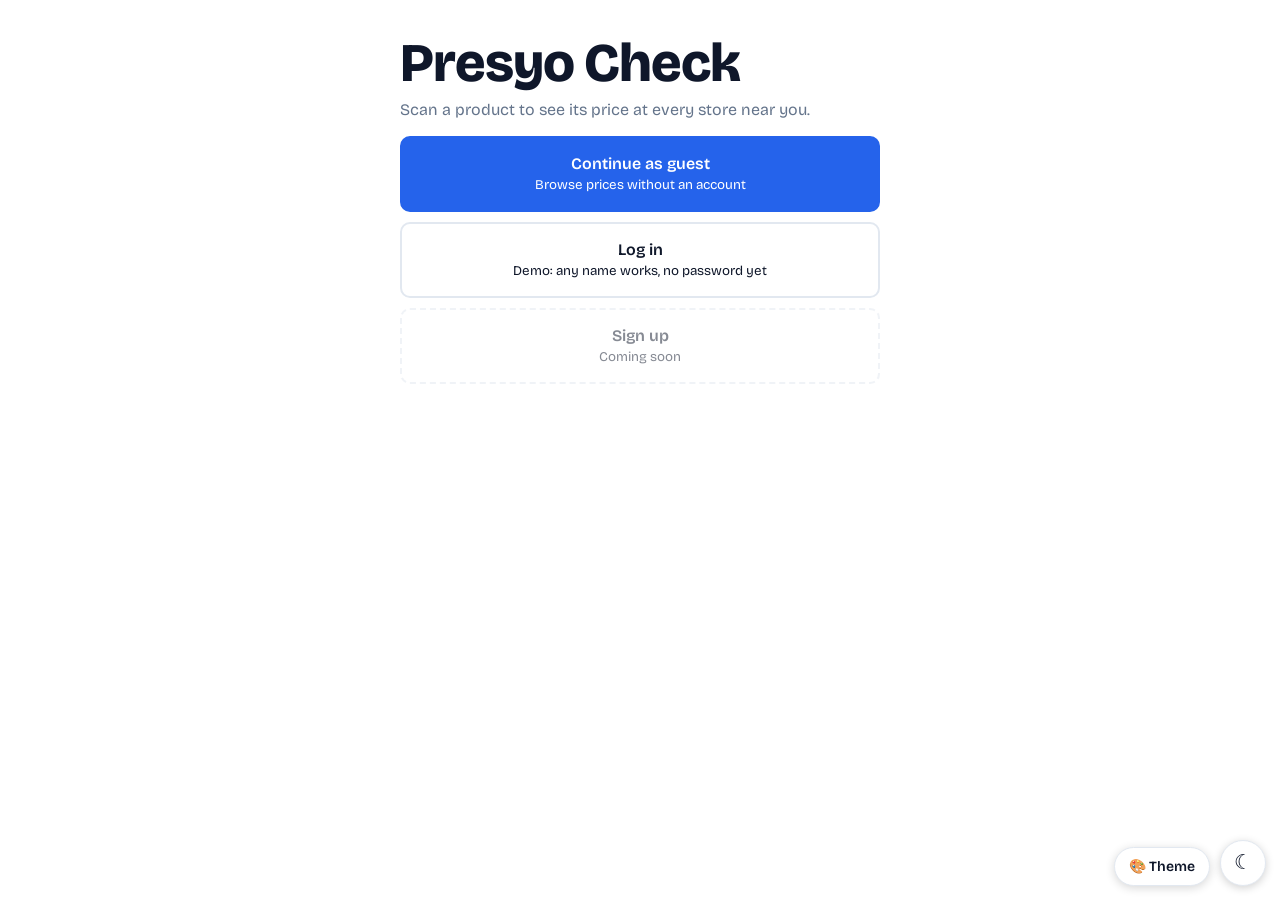
==== index.html @ 94219b42 "Add files via upload Reconfigured the Manufacturer and Store on Menu bar.   Added 1 street or bran" ====
<!DOCTYPE html>
<html lang="en">
<head>
<meta charset="utf-8">
<meta name="viewport" content="width=device-width, initial-scale=1, viewport-fit=cover">
<title>Presyo Check</title>
<link rel="stylesheet" href="https://fonts.googleapis.com/css2?family=Bricolage+Grotesque:wght@400;600;800&display=swap">
<link rel="stylesheet" href="app.css">
</head>
<body>
<div class="wrap" id="app"></div>
<script src="shared.js"></script>
<script>
var app=document.getElementById("app"),view=getUser()?"home":"login",msg="",stream=null,timer=null;
if(location.hash==="#signin")view="signin";
var promoFilter=getPromoFilter();
function stopScan(){if(timer){clearInterval(timer);timer=null}if(stream){stream.getTracks().forEach(function(t){t.stop()});stream=null}}
function go(v){stopScan();view=v;render();window.scrollTo(0,0)}
function find(code){code=code.trim();var p=findP(code);if(p){location.href=urlCompare(p[0])}else{msg="No product with barcode "+esc(code)+" yet. Check the digits or try a name search.";go("home")}}
function render(){
 var h="";
 if(view==="login"){
  h='<h1>Presyo Check</h1><p class="mute">Scan a product to see its price at every store near you.</p>'+
  '<button class="btn main" data-a="guest">Continue as guest<small>Browse prices without an account</small></button>'+
  '<button class="btn" data-a="login">Log in<small>Demo: any name works, no password yet</small></button>'+
  '<button class="btn" disabled>Sign up<small>Coming soon</small></button>';
 }
 if(view==="home"){
  h='<div class="cols"><div class="side"><section class="panel"><div class="top"><span class="chip'+(user.guest?'':' in')+'">'+(user.guest?'Guest':esc(user.name))+'</span><button class="link" data-a="'+(user.guest?'login':'logout')+'">'+(user.guest?'Log in existing user':'Log out')+'</button></div>'+
  '<h2>Find a product</h2><p class="mute">Point your camera or upload a barcode image.</p>'+
  '<div id="scanbox"></div><button class="btn main" data-a="scan">Scan barcode</button>'+
  '<input type="file" id="barcodeUpload" accept="image/*" style="display:none"><button class="btn" data-a="upload-trigger">Upload barcode image</button>'+
  (msg?'<p class="msg" role="status">'+msg+'</p>':'')+
  '<form class="pair" data-a="code"><input class="in" id="code" inputmode="numeric" placeholder="Or type the barcode number" aria-label="Barcode number"><button class="btn" type="submit">Find</button></form>'+
  '<button class="btn'+(promoFilter?' main':'')+'" data-a="toggle-promo">🔥 On Promo'+(promoFilter?' (Active)':'')+'</button>'+
  '<button class="btn" '+(user.guest?'disabled':'data-a="add"')+'>Add a product'+(user.guest?'<small>Log in to add products</small>':'')+'</button></section><section class="panel bp"><h3>Browse products</h3><input class="in" id="name" type="search" placeholder="Search by product name" aria-label="Search by name" value="'+esc(Q)+'">'+filters()+'</section></div><div class="main"><div id="hits">'+hits()+'</div></div></div>';
 }
 if(view==="signin")h='<button class="link" data-a="back">‹ Back</button><h2>Log in</h2><p class="mute">Demo login for now: type any name. Passwords come later.</p><form data-a="signin"><input class="in" id="uname" maxlength="24" placeholder="Your name" aria-label="Your name" required><button class="btn main" type="submit">Log in</button></form>';
 if(view==="add")h='<button class="link" data-a="home">‹ Back</button><h2>Add a product</h2><p class="mute">Fill in what is on the shelf tag and the package.</p><form class="frm" data-a="add">'+bcbox()+fld("pn","Product name (include the variant)")+fld("pb","Brand name","","dl-b")+fld("pm","Parent company / manufacturer","","dl-m")+fld("pc","Product category (separate with commas)","","dl-c")+fld("po","Country of origin","","dl-o","Philippines")+fld("ps","Size / weight (for example 155 g)")+fld("st","Store name","","dl-s")+fld("sl","City / area (for example, Makati)")+fld("sb","Branch, landmark or street (for example, Inside Ayala Malls Circuit, or Pablo Ocampo St.)")+fld("pp","Current price (₱)","number")+
  '<label style="display:flex;align-items:center;gap:8px;margin:12px 0;cursor:pointer"><input type="checkbox" id="hasPromo" style="width:20px;height:20px"><b>Is this item on promo?</b></label>'+
  '<div id="promoFields" style="display:none;border:1px solid var(--line);padding:12px;border-radius:8px;margin-bottom:12px">'+
    promoFields()+
  '</div>'+
  '<label>Your rating<select class="in" id="rt"><option value="">No review yet</option><option value="5">5 stars</option><option value="4">4 stars</option><option value="3">3 stars</option><option value="2">2 stars</option><option value="1">1 star</option></select></label><label>Your review (optional)<textarea class="in" id="rv" rows="3"></textarea></label><p class="msg" id="aerr" role="alert"></p><button class="btn main" type="submit">Check and add product</button></form>'+dls();
 app.className="wrap v-"+view;app.innerHTML=((view==="home"||view==="add")?navbar("home"):"")+h;
}
var F={b:"",m:"",c:"",o:""},Q="";
function bcbox(){return '<div id="scanbox"></div><label>Barcode (optional)<input class="in" id="bc" inputmode="numeric" placeholder="Scan, upload, or type the barcode"></label><div class="btns2"><button class="btn" type="button" data-a="fscan">Scan barcode</button><button class="btn" type="button" data-a="fupl">Upload image</button><button class="btn" type="button" data-a="ffill">Fill in details</button></div><input type="file" id="barcodeUploadModal" accept="image/*" style="display:none"><p class="msg" id="bcmsg" role="status"></p>'}
function fill(c){c=c.trim();var j=P.map(function(p){return p[0]}).indexOf(c),n=document.getElementById("bcmsg");
 if(j<0){n.textContent=c?"No details found for this barcode yet. Fill in the form by hand and the barcode will be saved with the product.":"Type or scan a barcode first.";return}
 var m=M[j],v={pn:m.n,pb:m.b,pm:m.m,pc:m.c,po:m.o,ps:P[j][2]};for(var k in v)document.getElementById(k).value=v[k];
 n.textContent="Details filled in for “"+m.n+"”. Add the store, location and price you saw."}
function onCode(c){if(view==="add"){stopScan();document.getElementById("scanbox").innerHTML="";document.getElementById("bc").value=c;fill(c)}else find(c)}
function fail(t){if(view==="add"){document.getElementById("scanbox").innerHTML='<p class="msg">'+t+'</p>'}else{msg=t;render()}}
var FN={b:["All brands","Brand name"],m:["All manufacturers","Parent company / manufacturer"],c:["All categories","Product category"],o:["All countries","Country of origin"]};
function vals(k){var s=[];M.forEach(function(m){if(!ok(m,k))return;(k==="c"?m.c.split(", "):[m[k]]).forEach(function(v){if(s.indexOf(v)<0)s.push(v)})});return s.sort()}
function fopen(k){var h='<div class="modal sheet" role="dialog" aria-modal="true" aria-label="'+FN[k][1]+'"><div class="dlg"><h2>'+FN[k][1]+'</h2><input class="in" id="fs" type="search" autocomplete="off" placeholder="Search '+FN[k][1].toLowerCase()+'" aria-label="Search '+FN[k][1]+'"><div class="list"><p class="mute" id="fnone" hidden>No match. Try a shorter word.</p><button class="item'+(F[k]?'':' sel')+'" data-a="fpick" data-k="'+k+'" data-v="">'+FN[k][0]+(F[k]?'':' ✓')+'</button>';
 vals(k).forEach(function(v){h+='<button class="item'+(F[k]===v?' sel':'')+'" data-a="fpick" data-k="'+k+'" data-v="'+esc(v)+'">'+esc(v)+(F[k]===v?' ✓':'')+'</button>'});
 app.insertAdjacentHTML("beforeend",h+'</div><button class="btn" data-a="dclose">Close</button></div></div>');var f1=app.querySelector(".modal .item");if(f1)f1.focus()}
document.addEventListener("keydown",function(e){if(e.key==="Escape"){var m=app.querySelector(".modal");if(m)m.remove()}});
var COLS=["#2f6fb0","#c0392b","#2a8f5b","#7a4b2a","#8e44ad","#d35400"],pend=null;
function V(id){var el=document.getElementById(id);return el?el.value.trim().replace(/[<>"]/g,""):""}
function fld(id,l,t,dl,v){return '<label>'+l+'<input class="in" id="'+id+'" type="'+(t||"text")+'"'+(t==="number"?' step="0.01" min="0.01"':'')+(dl?' list="'+dl+'"':'')+' value="'+(v||'')+'"></label>'}
function dls(){function u(f){var s=[];M.forEach(function(m){f(m).forEach(function(v){if(s.indexOf(v)<0)s.push(v)})});return s}
 function dl(id,a){return '<datalist id="'+id+'">'+a.sort().map(function(v){return '<option value="'+v+'">'}).join('')+'</datalist>'}
 return dl("dl-b",u(function(m){return [m.b]}))+dl("dl-m",u(function(m){return [m.m]}))+dl("dl-c",u(function(m){return m.c.split(", ")}))+dl("dl-o",u(function(m){return [m.o]}))+dl("dl-s",STORES.map(function(s){return s.n}).filter(function(v,i,a){return a.indexOf(v)===i}))}
function norm(s){return s.toLowerCase().replace(/[^a-z0-9 ]/g," ").split(/\s+/).filter(function(w,i,a){return w&&a.indexOf(w)===i})}
function sim(a,b){var x=norm(a),y=norm(b),n=x.filter(function(w){return y.indexOf(w)>=0}).length,u=x.length+y.length-n;return u?n/u:0}
function sidx(n,l,b){b=(b||"").toLowerCase();for(var i=0;i<STORES.length;i++)if(STORES[i].n.toLowerCase()===n.toLowerCase()&&STORES[i].l.toLowerCase()===l.toLowerCase()&&(STORES[i].b||"").toLowerCase()===b)return i;return -1}
function where(i){return STORES.map(function(s,k){return P[i][3][k]!=null?s.n+" ("+locName(k)+")":null}).filter(Boolean).join("; ")}
function tryAdd(){
 var d={code:V("bc"),n:V("pn"),b:V("pb"),m:V("pm"),c:V("pc").split(",").map(function(s){return s.trim()}).filter(Boolean).join(", "),o:V("po"),z:V("ps"),s:V("st"),l:V("sl"),br:V("sb"),p:parseFloat(V("pp")),r:+V("rt"),t:V("rv")};
 d.promo=null;
 if(document.getElementById("hasPromo").checked){var rp=readPromo(d.p,user.name),er=document.getElementById("perr");
  if(rp.e){er.textContent=rp.e;return}
  er.textContent="";d.promo=rp.p}


 var miss=[];if(!d.n)miss.push("product name");if(!d.b)miss.push("brand");if(!d.c)miss.push("category");if(!d.s)miss.push("store name");if(!d.l)miss.push("city / area");if(!d.br)miss.push("branch or street");if(!(d.p>0))miss.push("price");
 var ae=document.getElementById("aerr");if(miss.length){ae.textContent="Please fill in: "+miss.join(", ")+".";return}ae.textContent="";pend=d;
 d.j=d.code?P.map(function(p){return p[0]}).indexOf(d.code):-1;if(d.j>=0)return doAdd();
 var si=sidx(d.s,d.l,d.br),out=[];
 P.forEach(function(p,i){var sc=sim(d.b+" "+d.n,M[i].b+" "+M[i].n);if(sc>=0.45){var at=si>=0&&p[3][si]!=null;out.push({i:i,at:at,sc:sc+(at?1:0)})}});
 out.sort(function(a,b){return b.sc-a.sc});
 if(!out.length)return doAdd();
 var h='<div class="modal" role="dialog" aria-modal="true" aria-label="Possible duplicate"><div class="dlg"><h2>This may already exist</h2><p class="mute">Scroll through these similar products before adding “'+d.n+'” at '+d.s+' ('+d.br+', '+d.l+'). Tap one to view it.</p><div class="list">';
 out.forEach(function(o){var m=M[o.i];h+='<button class="item" data-c="'+P[o.i][0]+'"><b>'+m.n+'</b><small>'+P[o.i][2]+' · '+m.b+'</small><br>'+(o.at?'<span class="badge">Already listed at this store</span>':'<small>Sold at: '+where(o.i)+'</small>')+'</button>'});
 app.insertAdjacentHTML("beforeend",h+'</div><div class="btns"><button class="btn" data-a="dclose">Go back</button><button class="btn main" data-a="dadd">It’s different, add it</button></div></div></div>')}
function doAdd(){var d=pend;if(!d)return;
 var si=sidx(d.s,d.l,d.br);if(si<0){STORES.push({n:d.s,l:d.l,b:d.br});si=STORES.length-1;P.forEach(function(p){p[3].push(null);p[4].push(0);p[5].push(null)})}
 if(d.j>=0){var q=P[d.j],mm=M[d.j];q[3][si]=d.p;if(d.promo)q[5][si]=d.promo;if(d.r){q[4][si]=d.r;mm.rv=(mm.rv||RV).slice();mm.rv.unshift([user.name,d.r,d.t||"(no comment)"])}pend=null;saveDB();location.href=urlCompare(q[0]);return}
 var pr=STORES.map(function(){return null}),rt=STORES.map(function(){return 0}),proms=STORES.map(function(){return null});pr[si]=d.p;rt[si]=d.r;proms[si]=d.promo;
 P.push([d.code||"user-"+(P.length+1),d.n,d.z,pr,rt,proms]);
 M.push({n:d.n,b:d.b,m:d.m,c:d.c,o:d.o,t:[d.b,d.m].concat(d.c.split(", "),[d.o]),col:COLS[P.length%COLS.length],rv:d.r?[[user.name,d.r,d.t||"(no comment)"]]:[]});
 pend=null;saveDB();location.href=urlCompare(P[P.length-1][0])}
function hits(){
 var t=Q.toLowerCase(),o="";
 P.forEach(function(p,i){
  var m=M[i];
  if(!ok(m,""))return;
  if(t&&(m.n+' '+m.t.join(' ')).toLowerCase().indexOf(t)<0)return;
  
  var hasActivePromo=false;
  p[5].forEach(function(pr){if(isPromoActive(pr))hasActivePromo=true;});
  if(promoFilter && !hasActivePromo)return;


  o+='<button class="item" data-c="'+p[0]+'"><b>'+m.n+' '+(hasActivePromo?'<span class="badge" style="background:#EF4444;color:#fff">PROMO</span>':'')+'</b><small>Tags: '+m.t.join(', ')+'</small></button>';
 });
 return o||'<p class="mute">No product matches. Try fewer filters or a shorter word.</p>';
}
function ok(m,x){return (x==="b"||!F.b||m.b===F.b)&&(x==="m"||!F.m||m.m===F.m)&&(x==="o"||!F.o||m.o===F.o)&&(x==="c"||!F.c||m.c.split(", ").indexOf(F.c)>=0)}
function opts(k){var s=[];M.forEach(function(m){if(!ok(m,k))return;(k==="c"?m.c.split(", "):[m[k]]).forEach(function(v){if(s.indexOf(v)<0)s.push(v)})});s.sort();return s.map(function(v){return '<option'+(F[k]===v?' selected':'')+'>'+esc(v)+'</option>'}).join('')}
function filters(){return '<div id="fl">'+fl()+'</div>'}
function fl(){return '<div class="flt">'+[["b","All brands","Brand name"],["m","All manufacturers","Parent company / manufacturer"],["c","All categories","Product category"],["o","All countries","Country of origin"]].map(function(f){return '<div class="fw"><span class="fl-l">'+f[2]+'</span><button type="button" class="in fbtn" data-a="fopen" data-k="'+f[0]+'"><span class="ft">'+esc(F[f[0]]||f[1])+'</span><span aria-hidden="true">▾</span></button></div>'}).join('')+'</div><button class="link" data-a="clear">Clear filters</button>'}
async function scan(){
 var box=document.getElementById("scanbox");
 if(!("BarcodeDetector" in window)||!navigator.mediaDevices){fail("Camera scanning isn’t available in this browser. Type the barcode instead.");return}
 try{
  var det=new BarcodeDetector({formats:["ean_13","ean_8","upc_a","upc_e"]});
  stream=await navigator.mediaDevices.getUserMedia({video:{facingMode:"environment"}});
  box.innerHTML='<div class="scan"><video id="vid" playsinline muted></video></div><p class="msg">Hold the barcode inside the frame.</p>';
  var v=document.getElementById("vid");v.srcObject=stream;await v.play();
  timer=setInterval(async function(){try{var r=await det.detect(v);if(r.length)onCode(r[0].rawValue)}catch(e){}},400);
 }catch(e){stopScan();fail("Couldn’t open the camera. Allow camera access, or type the barcode instead.")}
}
async function handleBarcodeImage(file){
 if(!("BarcodeDetector" in window)){
  if(view==="add") document.getElementById("bcmsg").textContent = "BarcodeDetector API is not supported in this browser.";
  else { msg = "BarcodeDetector API is not supported in this browser."; render(); }
  return;
 }
 try {
  var det = new BarcodeDetector({formats:["ean_13","ean_8","upc_a","upc_e"]});
  var imgEl = document.createElement("img");
  var url = URL.createObjectURL(file);
  imgEl.src = url;
  await new Promise((resolve, reject) => { imgEl.onload = resolve; imgEl.onerror = reject; });
  var codes = await det.detect(imgEl);
  URL.revokeObjectURL(url);
  if(codes.length > 0){
   onCode(codes[0].rawValue);
  } else {
   if(view==="add") document.getElementById("bcmsg").textContent = "No barcode detected in the uploaded image.";
   else { msg = "No barcode detected in the uploaded image. Try another photo."; render(); }
  }
 } catch(err){
  if(view==="add") document.getElementById("bcmsg").textContent = "Failed to process the uploaded image.";
  else { msg = "Failed to process the uploaded image."; render(); }
 }
}
app.addEventListener("click",function(e){
 var b=e.target.closest("button");if(e.target.classList.contains("modal")){e.target.remove();return}if(!b||b.disabled)return;
 var a=b.dataset.a;
 if(a==="guest"){user={guest:true};setUser(user);go("home")}
 if(a==="logout"){user={guest:true};setUser(null);msg="";go("login")}
 if(a==="home"){msg="";go("home")}
 if(a==="clear"){F={b:"",m:"",c:"",o:""};render()}
 if(a==="login")go("signin");
 if(a==="back")go("login");
 if(a==="add")go("add");
 if(a==="dadd")doAdd();
 if(a==="fopen")fopen(b.dataset.k);
 if(a==="fpick"){var k=b.dataset.k;F[k]=b.dataset.v;var md2=app.querySelector(".modal");if(md2)md2.remove();document.getElementById("fl").innerHTML=fl();document.getElementById("hits").innerHTML=hits();var fb=document.querySelector('.fbtn[data-k="'+k+'"]');if(fb)fb.focus()}
 if(a==="fscan")scan();
 if(a==="upload-trigger")document.getElementById("barcodeUpload").click();
 if(a==="fupl")document.getElementById("barcodeUploadModal").click();
 if(a==="ffill")fill(V("bc"));
 if(a==="dclose"){var md=app.querySelector(".modal");if(md)md.remove()}
 if(a==="scan")scan();
 if(a==="toggle-promo"){promoFilter=!promoFilter;setPromoFilter(promoFilter);render()}
 if(b.dataset.c)find(b.dataset.c);
});
document.addEventListener("change",function(e){
 if(e.target.id==="barcodeUpload" && e.target.files.length){
  handleBarcodeImage(e.target.files[0]);
  e.target.value = "";
 }
 if(e.target.id==="barcodeUploadModal" && e.target.files.length){
  handleBarcodeImage(e.target.files[0]);
  e.target.value = "";
 }
 if(e.target.id==="hasPromo"){
  var pf=document.getElementById("promoFields");
  if(pf) pf.style.display = e.target.checked ? "block" : "none";
 }
});
app.addEventListener("submit",function(e){e.preventDefault();var a=e.target.dataset.a;
 if(a==="code"){var c=document.getElementById("code").value;if(c.trim())find(c)}
 if(a==="signin"){var n=V("uname");if(n){user={guest:false,name:n};setUser(user);go("home")}}
 if(a==="add")tryAdd()});
app.addEventListener("input",function(e){if(e.target.id==="name"){Q=e.target.value;document.getElementById("hits").innerHTML=hits()}
 if(e.target.id==="fs"){var t=e.target.value.trim().toLowerCase(),n=0;app.querySelectorAll(".modal .list .item").forEach(function(b,i){var show=t?(i>0&&b.textContent.toLowerCase().indexOf(t)>=0):true;b.hidden=!show;if(show&&i>0)n++});document.getElementById("fnone").hidden=!t||n>0}});
app.addEventListener("change",function(e){var k=e.target.dataset.f;if(k){F[k]=e.target.value;document.getElementById("fl").innerHTML=fl();var s=document.querySelector('[data-f="'+k+'"]');if(s)s.focus();document.getElementById("hits").innerHTML=hits()}});


render();</script>
<script src="theme.js"></script>
</body>
</html>
---- app.css ----
:root{--bg:#F1F5F9;--surf:#FFFFFF;--ink:#0F172A;--mute:#64748B;--line:#CBD5E1;--green:#4F46E5;--deep:#3730A3;--hd:#3730A3;--link:#4F46E5;--focus:#4F46E5;--ongreen:#FFFFFF;--star:#F97316;--tag:#F97316;--tagink:#0F172A;box-sizing:border-box;padding-top:env(safe-area-inset-top,0px);padding-bottom:env(safe-area-inset-bottom,0px)}
@media (prefers-color-scheme:dark){:root:not([data-theme="light"]){--bg:#090D16;--surf:#1E293B;--ink:#F8FAFC;--mute:#94A3B8;--line:#334155;--green:#6366F1;--deep:#4F46E5;--hd:#818CF8;--link:#818CF8;--focus:#818CF8;--ongreen:#FFFFFF;--star:#FB923C;--tag:#FB923C;--tagink:#090D16}}
:root[data-theme="dark"]{--bg:#090D16;--surf:#1E293B;--ink:#F8FAFC;--mute:#94A3B8;--line:#334155;--green:#6366F1;--deep:#4F46E5;--hd:#818CF8;--link:#818CF8;--focus:#818CF8;--ongreen:#FFFFFF;--star:#FB923C;--tag:#FB923C;--tagink:#090D16}
*,*::before,*::after{box-sizing:inherit}
html{scroll-padding-top:env(safe-area-inset-top,0px);scroll-behavior:smooth}
body{margin:0;background:var(--bg);color:var(--ink);font:16px/1.5 "Bricolage Grotesque",system-ui,-apple-system,"Segoe UI",sans-serif}
.wrap{max-width:1800px;margin:0 auto;padding:20px 16px 60px}
h1{font-size:clamp(2.2rem,9vw,3.4rem);line-height:1;margin:0 0 8px;font-weight:800;letter-spacing:-.02em}
h2{font-size:1.5rem;margin:6px 0 2px;line-height:1.15}
p{margin:0 0 14px}.mute{color:var(--mute)}
button,input{font:inherit;color:inherit}
button:focus-visible,input:focus-visible{outline:3px solid var(--green);outline-offset:2px}
.btn{display:block;width:100%;padding:14px 16px;border-radius:10px;border:2px solid var(--ink);background:var(--surf);cursor:pointer;font-weight:600;text-align:center;margin-bottom:10px}
.btn.main{background:var(--green);color:var(--ongreen);border-color:var(--green)}
.btn:disabled{opacity:.5;cursor:not-allowed;border-style:dashed}
.btn small{display:block;font-weight:400}
.top{display:flex;justify-content:space-between;align-items:center;margin-bottom:18px}
.chip{background:var(--tag);color:var(--tagink);border-radius:999px;padding:2px 10px;font-size:.85rem;font-weight:600}
.link{background:none;border:0;color:var(--green);cursor:pointer;padding:6px 0;font-weight:600}
.in{width:100%;padding:12px 14px;border:2px solid var(--ink);border-radius:10px;background:var(--surf);margin-bottom:10px}
.pair{display:flex;gap:8px}.pair .in{margin:0}.pair .btn{width:auto;margin:0}
.item{display:block;width:100%;text-align:left;background:var(--surf);border:1px solid var(--line);border-radius:10px;padding:12px;margin-bottom:8px;cursor:pointer}
.item b{display:block}.item small{color:var(--mute)}
.store{display:grid;grid-template-columns:1fr auto;gap:2px 12px;align-items:center}
.price{font-size:1.25rem;font-weight:800;text-align:right}
.price.min{background:var(--tag);color:var(--tagink);border-radius:6px;padding:0 8px}
.stars{color:var(--mute);font-size:.9rem}
.lock{border:2px dashed var(--line);border-radius:10px;padding:14px;margin-top:12px}
.lock b{display:block}
.scan{position:relative;background:#000;border-radius:10px;overflow:hidden;margin-bottom:10px}
.scan video{width:100%;display:block;max-height:260px;object-fit:cover}
.msg{font-size:.9rem;color:var(--mute);margin:0 0 10px}
hr{border:0;border-top:1px solid var(--line);margin:18px 0}
.pimg{background:var(--surf);border:1px solid var(--line);border-radius:10px;display:flex;justify-content:center;padding:14px;margin:12px 0}
.pimg svg{width:140px;height:auto}
h3{font-size:1.1rem;margin:16px 0 6px}h3.pn{font-size:1.4rem;margin:0 0 8px}
.det{display:grid;grid-template-columns:auto 1fr;gap:4px 14px;margin:0 0 14px}.det dt{color:var(--mute)}.det dd{margin:0;font-weight:600}
.rv{position:relative}
.rvs{max-height:230px;overflow-y:auto;border:1px solid var(--line);border-radius:10px;background:var(--surf);padding:4px 12px}
.rvs.blur .r{filter:blur(5px);user-select:none}
.r{padding:10px 0;border-bottom:1px solid var(--line)}
.ov{position:absolute;inset:0;display:flex;align-items:center;justify-content:center;pointer-events:none;text-align:center;padding:12px;font-weight:800}
.ov span{background:var(--surf);border:2px solid var(--ink);border-radius:8px;padding:6px 12px}
.flt{display:grid;grid-template-columns:repeat(auto-fit,minmax(150px,1fr));gap:8px;margin-bottom:12px}
.flt label{font-size:.85rem;color:var(--mute)}.flt .in{margin:4px 0 0;padding:10px}
.modal{position:fixed;inset:0;background:rgba(0,0,0,.55);display:flex;align-items:center;justify-content:center;padding:16px;z-index:5}
.dlg{background:var(--surf);border:2px solid var(--ink);border-radius:12px;max-width:480px;width:100%;padding:16px}
.dlg .list{max-height:240px;overflow-y:auto;margin:10px 0;border:1px solid var(--line);border-radius:8px;padding:8px 10px}
.dlg .btns{display:flex;gap:8px}.dlg .btns .btn{margin:0}
.btns2{display:flex;gap:8px;margin-bottom:6px}.btns2 .btn{margin:0}
.badge{display:inline-block;background:var(--tag);color:var(--tagink);border-radius:6px;padding:0 6px;font-size:.8rem;font-weight:600}
.frm label{display:block;font-size:.85rem;color:var(--mute);margin-bottom:8px}.frm .in{margin:4px 0 0}
.v-login,.v-signin,.v-add{max-width:560px}
.cols,.cols2{display:block}
.grid,#hits{display:grid;grid-template-columns:repeat(auto-fill,minmax(250px,1fr));gap:8px}
.grid .item,#hits .item{margin:0}
.btn{min-height:48px}.link{padding:10px 0}.in{font-size:16px}
@media (hover:hover){.item:hover{border-color:var(--green)}.btn:not(:disabled):hover{border-color:var(--green)}}
@media (min-width:900px){.wrap{padding:32px 28px 80px}.cols{display:grid;grid-template-columns:340px 1fr;gap:36px;align-items:start}}
@media (min-width:800px){.cols2{display:grid;grid-template-columns:minmax(280px,380px) 1fr;gap:32px;align-items:start}.rvs{max-height:420px}.pimg svg{width:180px}}
@media (max-width:420px){.dlg .btns{flex-direction:column}.wrap{padding:16px 14px 48px}.pair{flex-wrap:wrap}.pair .in{flex:1 1 100%}.pair .btn{width:100%}}
h1{color:var(--hd)}.stars{color:var(--star)}
.link{color:var(--link)}
button:focus-visible,input:focus-visible,select:focus-visible,textarea:focus-visible{outline:3px solid var(--focus);outline-offset:2px}
.chip{background:var(--line);color:var(--ink)}
.in{border-color:var(--mute)}.btn{border-color:var(--line)}
.dlg,.ov span{border:1px solid var(--line)}
.btn.main:hover:not(:disabled),.btn.main:active:not(:disabled){background:var(--deep);border-color:var(--deep)}
.chip.in{background:var(--green);color:var(--ongreen)}
.tg{position:fixed;right:14px;bottom:calc(14px + env(safe-area-inset-bottom,0px));width:46px;height:46px;border-radius:50%;border:1px solid var(--line);background:var(--surf);color:var(--ink);font-size:1.3rem;line-height:1;cursor:pointer;z-index:4;box-shadow:0 2px 8px rgba(0,0,0,.18)}


/* Mobile Back to Top button styling */
.back-to-top{position:fixed;right:16px;bottom:calc(70px + env(safe-area-inset-bottom,0px));display:none;align-items:center;background:var(--surf);color:var(--ink);border:1px solid var(--line);border-radius:999px;padding:6px 14px 6px 6px;box-shadow:0 4px 12px rgba(0,0,0,0.15);cursor:pointer;z-index:1000;font-weight:600;font-size:0.85rem;gap:8px;transition:opacity 0.2s ease}
.back-to-top .circle-icon{width:32px;height:32px;border-radius:50%;background:var(--green);color:var(--ongreen);display:flex;align-items:center;justify-content:center;font-size:1rem}
@media(max-width:899px){.back-to-top.visible{display:flex}}


/* Palette preview controls and theme tokens */
.palette-toggle{position:fixed;right:14px;bottom:calc(126px + env(safe-area-inset-bottom,0px));z-index:6;border:1px solid var(--line);background:var(--surf);color:var(--ink);border-radius:999px;padding:10px 14px;font:600 14px "Bricolage Grotesque",system-ui,sans-serif;box-shadow:0 2px 10px rgba(0,0,0,.16);cursor:pointer}
.palette-panel{position:fixed;right:14px;bottom:calc(180px + env(safe-area-inset-bottom,0px));z-index:7;width:min(300px,calc(100vw - 28px));padding:14px;background:var(--surf);color:var(--ink);border:1px solid var(--line);border-radius:14px;box-shadow:0 12px 36px rgba(0,0,0,.22);display:none}
.palette-panel.open{display:block}
.palette-panel h3{margin:0 0 4px;font-size:1rem}
.palette-panel p{font-size:.82rem;color:var(--mute);margin:0 0 12px}
.palette-choice{width:100%;display:flex;align-items:center;gap:10px;text-align:left;background:transparent;color:var(--ink);border:1px solid var(--line);border-radius:10px;padding:10px;margin:7px 0;cursor:pointer}
.palette-choice[aria-pressed="true"]{border:2px solid var(--green);padding:9px}
.palette-dots{display:flex;gap:4px;flex:none}
.palette-dots i{width:17px;height:17px;border-radius:50%;display:block}
.palette-choice strong{display:block;font-size:.9rem}
.palette-choice small{display:block;color:var(--mute);font-size:.75rem}
.palette-mode{display:flex;gap:6px;margin-top:10px}
.palette-mode button{flex:1;border:1px solid var(--line);border-radius:8px;padding:8px;background:var(--bg);color:var(--ink);cursor:pointer}
.palette-mode button.active{background:var(--green);border-color:var(--green);color:var(--ongreen)}
@media(max-width:420px){.palette-toggle{right:12px}.palette-panel{right:12px}}


.top{gap:12px}.top .chip{display:block;flex:0 1 auto;min-width:0;max-width:calc(100% - 96px);overflow:hidden;text-overflow:ellipsis;white-space:nowrap}.top .link{flex:none;white-space:nowrap;width:auto}
.panel{background:var(--surf);border:1px solid var(--line);border-radius:14px;padding:16px;margin-bottom:12px}
.panel h2{margin-top:0}.panel h3{margin:0 0 10px}.panel .top{margin-bottom:12px}.panel .flt{grid-template-columns:1fr}
.fw{margin-bottom:8px}.fl-l{display:block;font-size:.85rem;color:var(--mute)}
.fbtn{display:flex;justify-content:space-between;align-items:center;gap:8px;text-align:left;cursor:pointer;margin:4px 0 0;min-height:44px}
.ft{overflow:hidden;text-overflow:ellipsis;white-space:nowrap}
.item.sel{border-color:var(--green);box-shadow:0 0 0 1px var(--green)}
.modal{z-index:20}.dlg{padding-bottom:calc(16px + env(safe-area-inset-bottom,0px))}.dlg .list{max-height:min(50vh,360px)}.dlg .list .item{margin-bottom:8px}
@media (max-width:600px){.modal.sheet{align-items:flex-end;padding:0}.sheet .dlg{max-width:none;border-radius:16px 16px 0 0}}
@media (min-width:900px){.side{position:sticky;top:16px}.bp{max-height:max(260px,calc(100vh - 460px));overflow-y:auto}.main{min-width:0}}
.item[hidden]{display:none}
@media (min-width:1200px){.wrap{padding:36px 40px 90px}.cols{grid-template-columns:380px 1fr;gap:40px}.cols2{grid-template-columns:minmax(320px,460px) 1fr;gap:40px}.grid,#hits{grid-template-columns:repeat(auto-fill,minmax(280px,1fr));gap:12px}}
@media (min-width:900px){
.wrap.v-home{height:100vh;height:100dvh;display:flex;flex-direction:column;padding-bottom:76px;overflow:hidden}
.v-home .cols{flex:1;min-height:0;align-items:stretch;grid-template-rows:minmax(0,1fr)}
.v-home .side{position:static;display:flex;flex-direction:column;min-height:0;overflow-y:auto}
.v-home .panel{flex:none}
.v-home .bp{flex:1 1 auto;min-height:220px;max-height:none;overflow-y:auto}
.v-home .main{min-height:0;overflow-y:auto;background:var(--surf);border:1px solid var(--line);border-radius:14px;padding:16px}
.palette-toggle{right:70px;bottom:calc(14px + env(safe-area-inset-bottom,0px))}
.palette-panel{bottom:calc(66px + env(safe-area-inset-bottom,0px))}
}
*{scrollbar-width:thin;scrollbar-color:var(--line) transparent}
*::-webkit-scrollbar{width:12px;height:12px}
*::-webkit-scrollbar-track{background:transparent}
*::-webkit-scrollbar-thumb{background:var(--line);border-radius:999px;border:3px solid transparent;background-clip:content-box}
*::-webkit-scrollbar-thumb:hover{background:var(--mute);background-clip:content-box}
@media (min-width:900px){
html:has(.v-home),body:has(.v-home){overflow:hidden}
.v-home .side{overflow:hidden}
.v-home .panel{flex:0 1 auto;min-height:0;overflow-y:auto}
.v-home .bp{flex:1 1 0;min-height:140px;margin-bottom:0}
}
@media (min-width:900px){
.v-home .panel:first-child{padding:12px 14px}
.v-home .panel:first-child>p.mute{display:none}
.v-home .panel:first-child h2{font-size:1.05rem;margin:0 0 8px}
.v-home .panel:first-child .btn{min-height:40px;padding:8px 12px;margin-bottom:8px}
.v-home .panel:first-child .in{padding:8px 12px}
.v-home .panel:first-child .top{margin-bottom:8px}
.v-home .panel:first-child .link{padding:4px 0}
}
@media (min-width:900px){
.v-home .panel:first-child{display:grid;grid-template-columns:1fr 1fr;gap:8px;padding:10px 12px}
.v-home .panel:first-child>*{grid-column:1/-1}
.v-home .panel:first-child>h2{display:none}
.v-home .panel:first-child>.top{order:1;margin:0}
.v-home .panel:first-child>#scanbox{order:2}
.v-home .panel:first-child>.btn{margin:0;font-size:.9rem}
.v-home .panel:first-child>.btn[data-a="scan"]{order:3;grid-column:auto}
.v-home .panel:first-child>.btn:last-child{order:4;grid-column:auto}
.v-home .panel:first-child>.pair{order:5;margin:0}
.v-home .panel:first-child>.msg{order:6;margin:0}
}
@media (min-width:900px){
.v-home .side{overflow-y:auto}
.v-home .panel:first-child{flex:none;overflow:visible}
.v-home .bp{flex:1 1 0;min-height:160px}
.v-home .panel:first-child>.btn{min-width:0;padding:8px 6px;line-height:1.25;white-space:normal;overflow:visible}
.v-home .bp h3{font-size:1rem;margin:0 0 8px}
.v-home .bp .in{padding:8px 10px;font-size:.9rem;margin-bottom:8px}
.v-home .bp .fl-l{font-size:.75rem}
.v-home .bp .fbtn{min-height:36px;margin:2px 0 0;font-size:.9rem}
.v-home .bp .fw{margin-bottom:6px}
.v-home .bp .link{font-size:.85rem;padding:4px 0}
}
@media (min-width:900px){
.v-home .bp .fbtn{min-height:30px;padding:3px 10px;border:1px solid var(--line);border-radius:8px;font-size:.85rem;background:var(--bg)}
.v-home .bp .fbtn:hover{border-color:var(--green)}
.v-home .bp .fl-l{line-height:1.2;margin-top:2px}
.v-home .bp .fw{margin-bottom:4px}
}
/* multi-page additions */
a.link{display:inline-block;text-decoration:none}a.item{text-decoration:none;color:inherit}a.btn{text-decoration:none;color:inherit}
.promo-box{background:var(--tag);color:var(--tagink);padding:10px 12px;border-radius:8px;margin-top:12px}
.frm .in{margin-bottom:8px}
.old{color:var(--mute);font-weight:400;font-size:.8em;margin-right:2px}.price.min .old{color:inherit;opacity:.7}
[hidden]{display:none!important}
fieldset.pm{border:1px solid var(--line);border-radius:8px;padding:8px 12px;margin:0 0 8px}.pm legend{font-size:.85rem;color:var(--mute);padding:0 4px}
.rd{display:inline-flex!important;align-items:center;gap:6px;margin-right:14px;color:var(--ink)!important;font-size:.95rem!important}.rd input{width:18px;height:18px;accent-color:var(--green);margin:0}
.nav{display:flex;gap:6px;align-items:center;flex-wrap:wrap;margin-bottom:14px;padding:6px 8px;background:var(--surf);border:1px solid var(--line);border-radius:12px;flex:none}
.nav a{padding:8px 12px;border-radius:8px;text-decoration:none;color:var(--ink);font-weight:600}.nav a:hover{background:var(--bg)}
.nav a[aria-current]{background:var(--green);color:var(--ongreen)}.nav .brand{margin-right:auto;color:var(--hd);font-weight:800;padding:0 8px}
a.tl{color:var(--link);text-decoration:underline;text-underline-offset:3px}
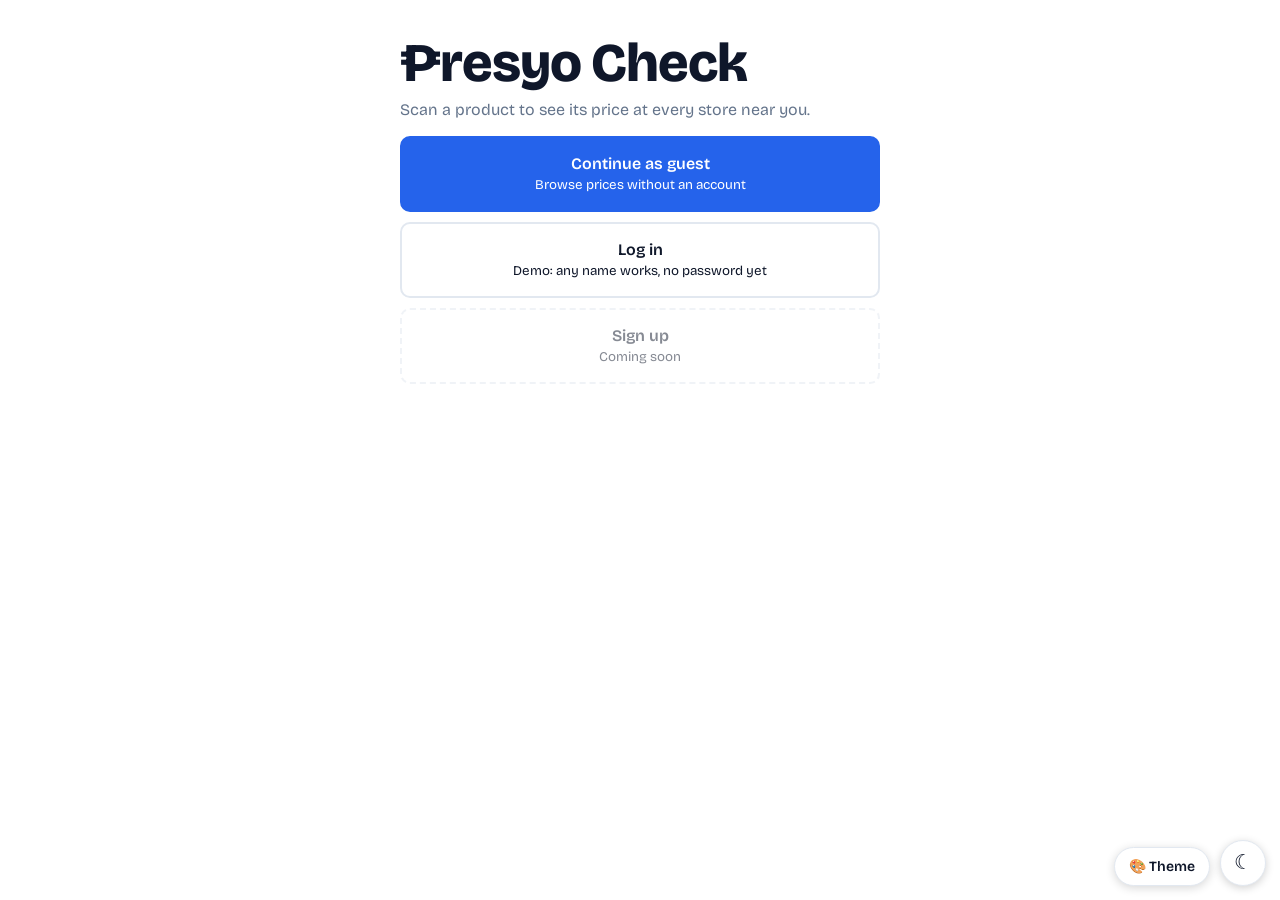
==== commit 8c7b306b: "Add files via upload Updated Page name  Calibrated Manufacturer and Store pag when clicked in the " ====
--- a/index.html
+++ b/index.html
@@ -3,7 +3,7 @@
 <head>
 <meta charset="utf-8">
 <meta name="viewport" content="width=device-width, initial-scale=1, viewport-fit=cover">
-<title>Presyo Check</title>
+<title>₱resyo Check</title>
 <link rel="stylesheet" href="https://fonts.googleapis.com/css2?family=Bricolage+Grotesque:wght@400;600;800&display=swap">
 <link rel="stylesheet" href="app.css">
 </head>
@@ -20,7 +20,7 @@
 function render(){
  var h="";
  if(view==="login"){
-  h='<h1>Presyo Check</h1><p class="mute">Scan a product to see its price at every store near you.</p>'+
+  h='<h1>₱resyo Check</h1><p class="mute">Scan a product to see its price at every store near you.</p>'+
   '<button class="btn main" data-a="guest">Continue as guest<small>Browse prices without an account</small></button>'+
   '<button class="btn" data-a="login">Log in<small>Demo: any name works, no password yet</small></button>'+
   '<button class="btn" disabled>Sign up<small>Coming soon</small></button>';
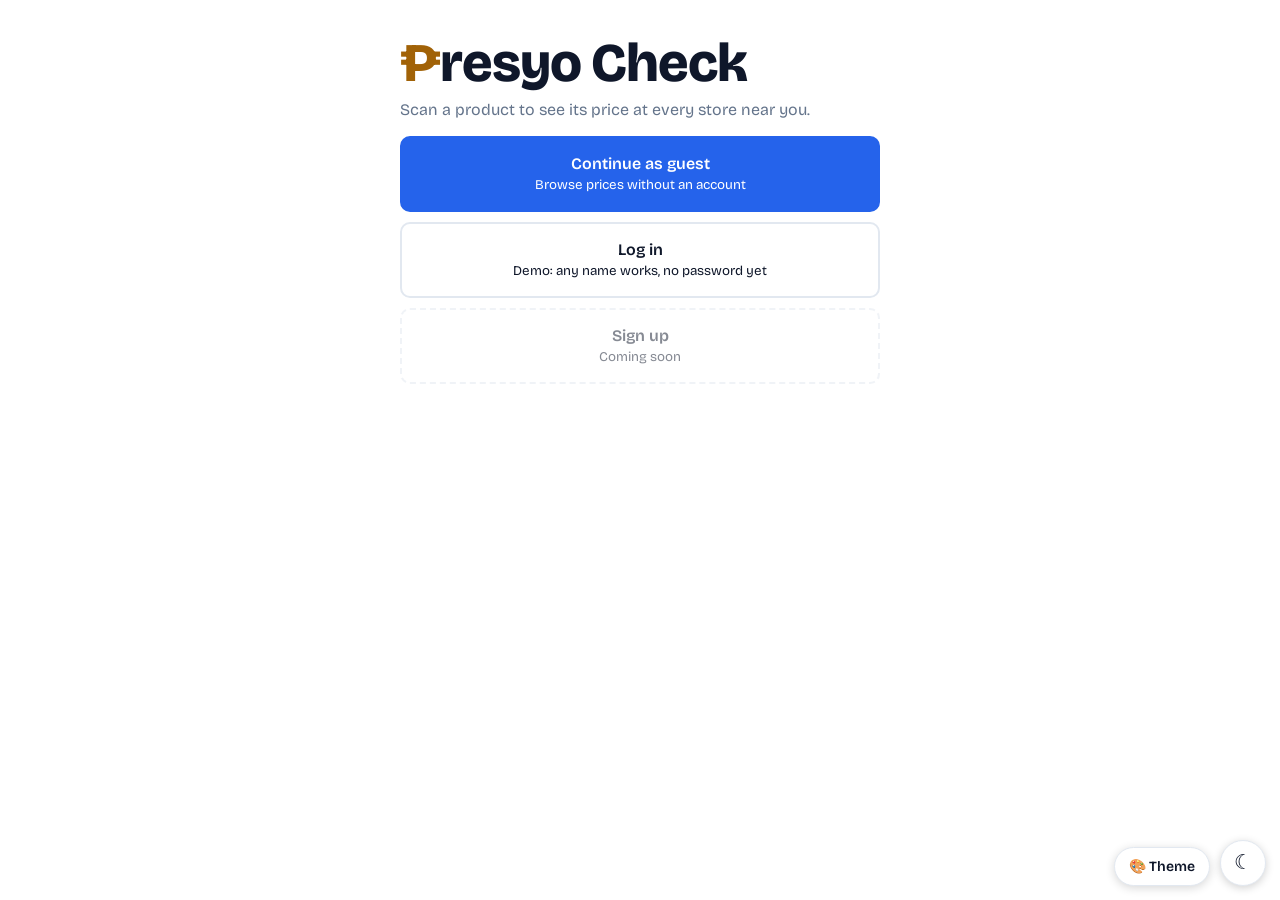
==== commit df90c2cf: "Add files via upload Reconfigure the order where name and log in or logout button is found  Change" ====
--- a/index.html
+++ b/index.html
@@ -20,13 +20,13 @@
 function render(){
  var h="";
  if(view==="login"){
-  h='<h1>₱resyo Check</h1><p class="mute">Scan a product to see its price at every store near you.</p>'+
+  h='<h1><span class="pg">₱</span>resyo Check</h1><p class="mute">Scan a product to see its price at every store near you.</p>'+
   '<button class="btn main" data-a="guest">Continue as guest<small>Browse prices without an account</small></button>'+
   '<button class="btn" data-a="login">Log in<small>Demo: any name works, no password yet</small></button>'+
   '<button class="btn" disabled>Sign up<small>Coming soon</small></button>';
  }
  if(view==="home"){
-  h='<div class="cols"><div class="side"><section class="panel"><div class="top"><span class="chip'+(user.guest?'':' in')+'">'+(user.guest?'Guest':esc(user.name))+'</span><button class="link" data-a="'+(user.guest?'login':'logout')+'">'+(user.guest?'Log in existing user':'Log out')+'</button></div>'+
+  h='<div class="cols"><div class="side"><section class="panel">'+
   '<h2>Find a product</h2><p class="mute">Point your camera or upload a barcode image.</p>'+
   '<div id="scanbox"></div><button class="btn main" data-a="scan">Scan barcode</button>'+
   '<input type="file" id="barcodeUpload" accept="image/*" style="display:none"><button class="btn" data-a="upload-trigger">Upload barcode image</button>'+
@@ -194,6 +194,7 @@
 app.addEventListener("change",function(e){var k=e.target.dataset.f;if(k){F[k]=e.target.value;document.getElementById("fl").innerHTML=fl();var s=document.querySelector('[data-f="'+k+'"]');if(s)s.focus();document.getElementById("hits").innerHTML=hits()}});
 
 
+window.addEventListener("hashchange",function(){if(location.hash==="#signin")go("signin")});
 render();</script>
 <script src="theme.js"></script>
 </body>
--- a/app.css
+++ b/app.css
@@ -178,3 +178,11 @@
 .nav a{padding:8px 12px;border-radius:8px;text-decoration:none;color:var(--ink);font-weight:600}.nav a:hover{background:var(--bg)}
 .nav a[aria-current]{background:var(--green);color:var(--ongreen)}.nav .brand{margin-right:auto;color:var(--hd);font-weight:800;padding:0 8px}
 a.tl{color:var(--link);text-decoration:underline;text-underline-offset:3px}
+.who{display:flex;justify-content:space-between;align-items:center;gap:12px;margin-bottom:8px;font-weight:600;flex:none}
+.who span{min-width:0;overflow:hidden;text-overflow:ellipsis;white-space:nowrap}.who .link{padding:4px 0;font-size:.9rem;white-space:nowrap;flex:none}
+
+/* gold peso sign: darker gold on light backgrounds, bright gold on dark ones; independent of the chosen palette */
+:root{--gold:#A16207}
+@media (prefers-color-scheme:dark){:root:not([data-theme="light"]){--gold:#FBBF24}}
+:root[data-theme="dark"]{--gold:#FBBF24}
+.pg{color:var(--gold)}
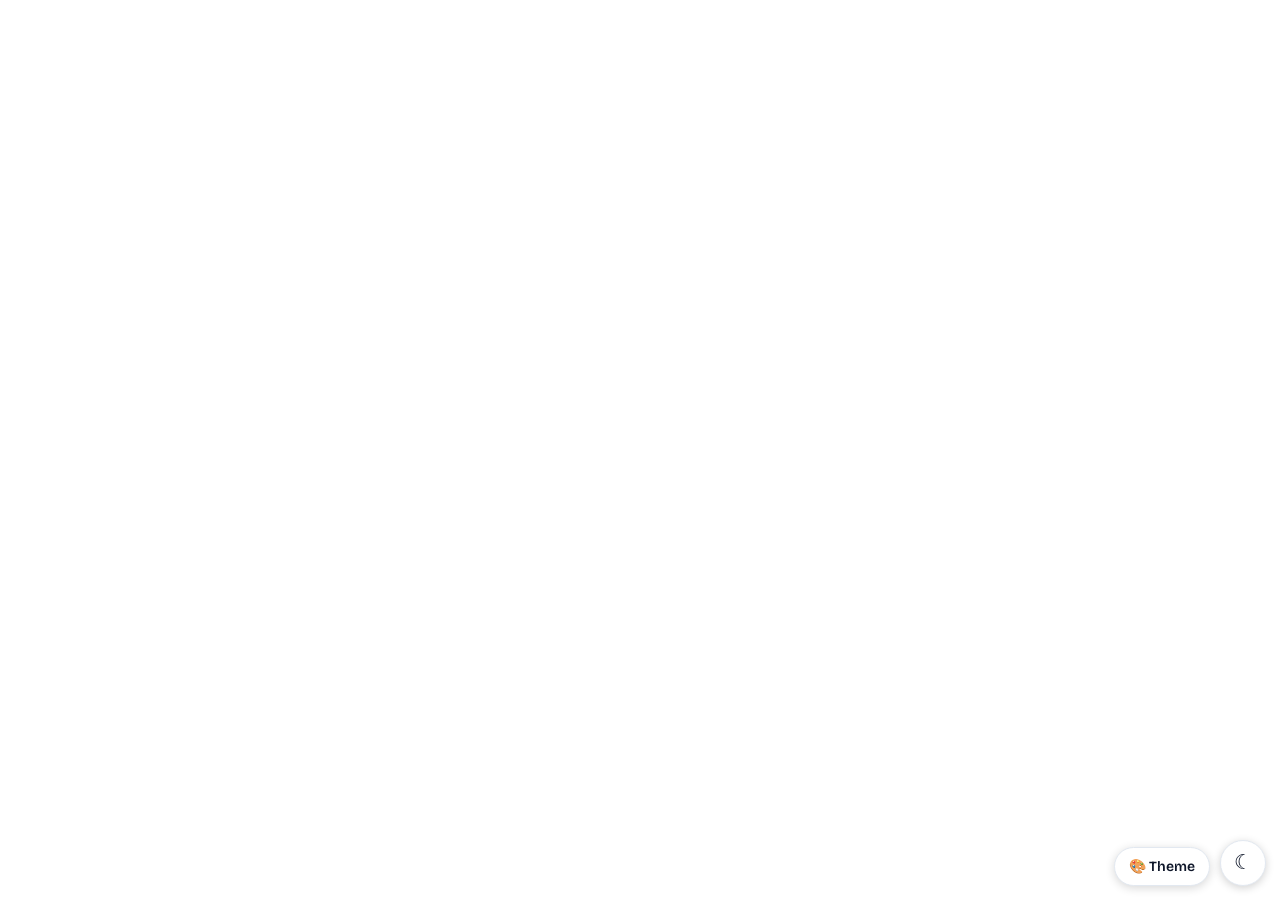
==== commit 0b219f04: "Add files via upload Added Sign up page  Edit the greeting user format for users with account" ====
--- a/index.html
+++ b/index.html
@@ -1,201 +1,245 @@
-<!DOCTYPE html>
-<html lang="en">
-<head>
-<meta charset="utf-8">
-<meta name="viewport" content="width=device-width, initial-scale=1, viewport-fit=cover">
-<title>₱resyo Check</title>
-<link rel="stylesheet" href="https://fonts.googleapis.com/css2?family=Bricolage+Grotesque:wght@400;600;800&display=swap">
-<link rel="stylesheet" href="app.css">
-</head>
-<body>
-<div class="wrap" id="app"></div>
-<script src="shared.js"></script>
-<script>
-var app=document.getElementById("app"),view=getUser()?"home":"login",msg="",stream=null,timer=null;
-if(location.hash==="#signin")view="signin";
-var promoFilter=getPromoFilter();
-function stopScan(){if(timer){clearInterval(timer);timer=null}if(stream){stream.getTracks().forEach(function(t){t.stop()});stream=null}}
-function go(v){stopScan();view=v;render();window.scrollTo(0,0)}
-function find(code){code=code.trim();var p=findP(code);if(p){location.href=urlCompare(p[0])}else{msg="No product with barcode "+esc(code)+" yet. Check the digits or try a name search.";go("home")}}
-function render(){
- var h="";
- if(view==="login"){
-  h='<h1><span class="pg">₱</span>resyo Check</h1><p class="mute">Scan a product to see its price at every store near you.</p>'+
-  '<button class="btn main" data-a="guest">Continue as guest<small>Browse prices without an account</small></button>'+
-  '<button class="btn" data-a="login">Log in<small>Demo: any name works, no password yet</small></button>'+
-  '<button class="btn" disabled>Sign up<small>Coming soon</small></button>';
- }
- if(view==="home"){
-  h='<div class="cols"><div class="side"><section class="panel">'+
-  '<h2>Find a product</h2><p class="mute">Point your camera or upload a barcode image.</p>'+
-  '<div id="scanbox"></div><button class="btn main" data-a="scan">Scan barcode</button>'+
-  '<input type="file" id="barcodeUpload" accept="image/*" style="display:none"><button class="btn" data-a="upload-trigger">Upload barcode image</button>'+
-  (msg?'<p class="msg" role="status">'+msg+'</p>':'')+
-  '<form class="pair" data-a="code"><input class="in" id="code" inputmode="numeric" placeholder="Or type the barcode number" aria-label="Barcode number"><button class="btn" type="submit">Find</button></form>'+
-  '<button class="btn'+(promoFilter?' main':'')+'" data-a="toggle-promo">🔥 On Promo'+(promoFilter?' (Active)':'')+'</button>'+
-  '<button class="btn" '+(user.guest?'disabled':'data-a="add"')+'>Add a product'+(user.guest?'<small>Log in to add products</small>':'')+'</button></section><section class="panel bp"><h3>Browse products</h3><input class="in" id="name" type="search" placeholder="Search by product name" aria-label="Search by name" value="'+esc(Q)+'">'+filters()+'</section></div><div class="main"><div id="hits">'+hits()+'</div></div></div>';
- }
- if(view==="signin")h='<button class="link" data-a="back">‹ Back</button><h2>Log in</h2><p class="mute">Demo login for now: type any name. Passwords come later.</p><form data-a="signin"><input class="in" id="uname" maxlength="24" placeholder="Your name" aria-label="Your name" required><button class="btn main" type="submit">Log in</button></form>';
- if(view==="add")h='<button class="link" data-a="home">‹ Back</button><h2>Add a product</h2><p class="mute">Fill in what is on the shelf tag and the package.</p><form class="frm" data-a="add">'+bcbox()+fld("pn","Product name (include the variant)")+fld("pb","Brand name","","dl-b")+fld("pm","Parent company / manufacturer","","dl-m")+fld("pc","Product category (separate with commas)","","dl-c")+fld("po","Country of origin","","dl-o","Philippines")+fld("ps","Size / weight (for example 155 g)")+fld("st","Store name","","dl-s")+fld("sl","City / area (for example, Makati)")+fld("sb","Branch, landmark or street (for example, Inside Ayala Malls Circuit, or Pablo Ocampo St.)")+fld("pp","Current price (₱)","number")+
-  '<label style="display:flex;align-items:center;gap:8px;margin:12px 0;cursor:pointer"><input type="checkbox" id="hasPromo" style="width:20px;height:20px"><b>Is this item on promo?</b></label>'+
-  '<div id="promoFields" style="display:none;border:1px solid var(--line);padding:12px;border-radius:8px;margin-bottom:12px">'+
-    promoFields()+
-  '</div>'+
-  '<label>Your rating<select class="in" id="rt"><option value="">No review yet</option><option value="5">5 stars</option><option value="4">4 stars</option><option value="3">3 stars</option><option value="2">2 stars</option><option value="1">1 star</option></select></label><label>Your review (optional)<textarea class="in" id="rv" rows="3"></textarea></label><p class="msg" id="aerr" role="alert"></p><button class="btn main" type="submit">Check and add product</button></form>'+dls();
- app.className="wrap v-"+view;app.innerHTML=((view==="home"||view==="add")?navbar("home"):"")+h;
-}
-var F={b:"",m:"",c:"",o:""},Q="";
-function bcbox(){return '<div id="scanbox"></div><label>Barcode (optional)<input class="in" id="bc" inputmode="numeric" placeholder="Scan, upload, or type the barcode"></label><div class="btns2"><button class="btn" type="button" data-a="fscan">Scan barcode</button><button class="btn" type="button" data-a="fupl">Upload image</button><button class="btn" type="button" data-a="ffill">Fill in details</button></div><input type="file" id="barcodeUploadModal" accept="image/*" style="display:none"><p class="msg" id="bcmsg" role="status"></p>'}
-function fill(c){c=c.trim();var j=P.map(function(p){return p[0]}).indexOf(c),n=document.getElementById("bcmsg");
- if(j<0){n.textContent=c?"No details found for this barcode yet. Fill in the form by hand and the barcode will be saved with the product.":"Type or scan a barcode first.";return}
- var m=M[j],v={pn:m.n,pb:m.b,pm:m.m,pc:m.c,po:m.o,ps:P[j][2]};for(var k in v)document.getElementById(k).value=v[k];
- n.textContent="Details filled in for “"+m.n+"”. Add the store, location and price you saw."}
-function onCode(c){if(view==="add"){stopScan();document.getElementById("scanbox").innerHTML="";document.getElementById("bc").value=c;fill(c)}else find(c)}
-function fail(t){if(view==="add"){document.getElementById("scanbox").innerHTML='<p class="msg">'+t+'</p>'}else{msg=t;render()}}
-var FN={b:["All brands","Brand name"],m:["All manufacturers","Parent company / manufacturer"],c:["All categories","Product category"],o:["All countries","Country of origin"]};
-function vals(k){var s=[];M.forEach(function(m){if(!ok(m,k))return;(k==="c"?m.c.split(", "):[m[k]]).forEach(function(v){if(s.indexOf(v)<0)s.push(v)})});return s.sort()}
-function fopen(k){var h='<div class="modal sheet" role="dialog" aria-modal="true" aria-label="'+FN[k][1]+'"><div class="dlg"><h2>'+FN[k][1]+'</h2><input class="in" id="fs" type="search" autocomplete="off" placeholder="Search '+FN[k][1].toLowerCase()+'" aria-label="Search '+FN[k][1]+'"><div class="list"><p class="mute" id="fnone" hidden>No match. Try a shorter word.</p><button class="item'+(F[k]?'':' sel')+'" data-a="fpick" data-k="'+k+'" data-v="">'+FN[k][0]+(F[k]?'':' ✓')+'</button>';
- vals(k).forEach(function(v){h+='<button class="item'+(F[k]===v?' sel':'')+'" data-a="fpick" data-k="'+k+'" data-v="'+esc(v)+'">'+esc(v)+(F[k]===v?' ✓':'')+'</button>'});
- app.insertAdjacentHTML("beforeend",h+'</div><button class="btn" data-a="dclose">Close</button></div></div>');var f1=app.querySelector(".modal .item");if(f1)f1.focus()}
-document.addEventListener("keydown",function(e){if(e.key==="Escape"){var m=app.querySelector(".modal");if(m)m.remove()}});
-var COLS=["#2f6fb0","#c0392b","#2a8f5b","#7a4b2a","#8e44ad","#d35400"],pend=null;
-function V(id){var el=document.getElementById(id);return el?el.value.trim().replace(/[<>"]/g,""):""}
-function fld(id,l,t,dl,v){return '<label>'+l+'<input class="in" id="'+id+'" type="'+(t||"text")+'"'+(t==="number"?' step="0.01" min="0.01"':'')+(dl?' list="'+dl+'"':'')+' value="'+(v||'')+'"></label>'}
-function dls(){function u(f){var s=[];M.forEach(function(m){f(m).forEach(function(v){if(s.indexOf(v)<0)s.push(v)})});return s}
- function dl(id,a){return '<datalist id="'+id+'">'+a.sort().map(function(v){return '<option value="'+v+'">'}).join('')+'</datalist>'}
- return dl("dl-b",u(function(m){return [m.b]}))+dl("dl-m",u(function(m){return [m.m]}))+dl("dl-c",u(function(m){return m.c.split(", ")}))+dl("dl-o",u(function(m){return [m.o]}))+dl("dl-s",STORES.map(function(s){return s.n}).filter(function(v,i,a){return a.indexOf(v)===i}))}
-function norm(s){return s.toLowerCase().replace(/[^a-z0-9 ]/g," ").split(/\s+/).filter(function(w,i,a){return w&&a.indexOf(w)===i})}
-function sim(a,b){var x=norm(a),y=norm(b),n=x.filter(function(w){return y.indexOf(w)>=0}).length,u=x.length+y.length-n;return u?n/u:0}
-function sidx(n,l,b){b=(b||"").toLowerCase();for(var i=0;i<STORES.length;i++)if(STORES[i].n.toLowerCase()===n.toLowerCase()&&STORES[i].l.toLowerCase()===l.toLowerCase()&&(STORES[i].b||"").toLowerCase()===b)return i;return -1}
-function where(i){return STORES.map(function(s,k){return P[i][3][k]!=null?s.n+" ("+locName(k)+")":null}).filter(Boolean).join("; ")}
-function tryAdd(){
- var d={code:V("bc"),n:V("pn"),b:V("pb"),m:V("pm"),c:V("pc").split(",").map(function(s){return s.trim()}).filter(Boolean).join(", "),o:V("po"),z:V("ps"),s:V("st"),l:V("sl"),br:V("sb"),p:parseFloat(V("pp")),r:+V("rt"),t:V("rv")};
- d.promo=null;
- if(document.getElementById("hasPromo").checked){var rp=readPromo(d.p,user.name),er=document.getElementById("perr");
-  if(rp.e){er.textContent=rp.e;return}
-  er.textContent="";d.promo=rp.p}
-
-
- var miss=[];if(!d.n)miss.push("product name");if(!d.b)miss.push("brand");if(!d.c)miss.push("category");if(!d.s)miss.push("store name");if(!d.l)miss.push("city / area");if(!d.br)miss.push("branch or street");if(!(d.p>0))miss.push("price");
- var ae=document.getElementById("aerr");if(miss.length){ae.textContent="Please fill in: "+miss.join(", ")+".";return}ae.textContent="";pend=d;
- d.j=d.code?P.map(function(p){return p[0]}).indexOf(d.code):-1;if(d.j>=0)return doAdd();
- var si=sidx(d.s,d.l,d.br),out=[];
- P.forEach(function(p,i){var sc=sim(d.b+" "+d.n,M[i].b+" "+M[i].n);if(sc>=0.45){var at=si>=0&&p[3][si]!=null;out.push({i:i,at:at,sc:sc+(at?1:0)})}});
- out.sort(function(a,b){return b.sc-a.sc});
- if(!out.length)return doAdd();
- var h='<div class="modal" role="dialog" aria-modal="true" aria-label="Possible duplicate"><div class="dlg"><h2>This may already exist</h2><p class="mute">Scroll through these similar products before adding “'+d.n+'” at '+d.s+' ('+d.br+', '+d.l+'). Tap one to view it.</p><div class="list">';
- out.forEach(function(o){var m=M[o.i];h+='<button class="item" data-c="'+P[o.i][0]+'"><b>'+m.n+'</b><small>'+P[o.i][2]+' · '+m.b+'</small><br>'+(o.at?'<span class="badge">Already listed at this store</span>':'<small>Sold at: '+where(o.i)+'</small>')+'</button>'});
- app.insertAdjacentHTML("beforeend",h+'</div><div class="btns"><button class="btn" data-a="dclose">Go back</button><button class="btn main" data-a="dadd">It’s different, add it</button></div></div></div>')}
-function doAdd(){var d=pend;if(!d)return;
- var si=sidx(d.s,d.l,d.br);if(si<0){STORES.push({n:d.s,l:d.l,b:d.br});si=STORES.length-1;P.forEach(function(p){p[3].push(null);p[4].push(0);p[5].push(null)})}
- if(d.j>=0){var q=P[d.j],mm=M[d.j];q[3][si]=d.p;if(d.promo)q[5][si]=d.promo;if(d.r){q[4][si]=d.r;mm.rv=(mm.rv||RV).slice();mm.rv.unshift([user.name,d.r,d.t||"(no comment)"])}pend=null;saveDB();location.href=urlCompare(q[0]);return}
- var pr=STORES.map(function(){return null}),rt=STORES.map(function(){return 0}),proms=STORES.map(function(){return null});pr[si]=d.p;rt[si]=d.r;proms[si]=d.promo;
- P.push([d.code||"user-"+(P.length+1),d.n,d.z,pr,rt,proms]);
- M.push({n:d.n,b:d.b,m:d.m,c:d.c,o:d.o,t:[d.b,d.m].concat(d.c.split(", "),[d.o]),col:COLS[P.length%COLS.length],rv:d.r?[[user.name,d.r,d.t||"(no comment)"]]:[]});
- pend=null;saveDB();location.href=urlCompare(P[P.length-1][0])}
-function hits(){
- var t=Q.toLowerCase(),o="";
- P.forEach(function(p,i){
-  var m=M[i];
-  if(!ok(m,""))return;
-  if(t&&(m.n+' '+m.t.join(' ')).toLowerCase().indexOf(t)<0)return;
-  
-  var hasActivePromo=false;
-  p[5].forEach(function(pr){if(isPromoActive(pr))hasActivePromo=true;});
-  if(promoFilter && !hasActivePromo)return;
-
-
-  o+='<button class="item" data-c="'+p[0]+'"><b>'+m.n+' '+(hasActivePromo?'<span class="badge" style="background:#EF4444;color:#fff">PROMO</span>':'')+'</b><small>Tags: '+m.t.join(', ')+'</small></button>';
- });
- return o||'<p class="mute">No product matches. Try fewer filters or a shorter word.</p>';
-}
-function ok(m,x){return (x==="b"||!F.b||m.b===F.b)&&(x==="m"||!F.m||m.m===F.m)&&(x==="o"||!F.o||m.o===F.o)&&(x==="c"||!F.c||m.c.split(", ").indexOf(F.c)>=0)}
-function opts(k){var s=[];M.forEach(function(m){if(!ok(m,k))return;(k==="c"?m.c.split(", "):[m[k]]).forEach(function(v){if(s.indexOf(v)<0)s.push(v)})});s.sort();return s.map(function(v){return '<option'+(F[k]===v?' selected':'')+'>'+esc(v)+'</option>'}).join('')}
-function filters(){return '<div id="fl">'+fl()+'</div>'}
-function fl(){return '<div class="flt">'+[["b","All brands","Brand name"],["m","All manufacturers","Parent company / manufacturer"],["c","All categories","Product category"],["o","All countries","Country of origin"]].map(function(f){return '<div class="fw"><span class="fl-l">'+f[2]+'</span><button type="button" class="in fbtn" data-a="fopen" data-k="'+f[0]+'"><span class="ft">'+esc(F[f[0]]||f[1])+'</span><span aria-hidden="true">▾</span></button></div>'}).join('')+'</div><button class="link" data-a="clear">Clear filters</button>'}
-async function scan(){
- var box=document.getElementById("scanbox");
- if(!("BarcodeDetector" in window)||!navigator.mediaDevices){fail("Camera scanning isn’t available in this browser. Type the barcode instead.");return}
- try{
-  var det=new BarcodeDetector({formats:["ean_13","ean_8","upc_a","upc_e"]});
-  stream=await navigator.mediaDevices.getUserMedia({video:{facingMode:"environment"}});
-  box.innerHTML='<div class="scan"><video id="vid" playsinline muted></video></div><p class="msg">Hold the barcode inside the frame.</p>';
-  var v=document.getElementById("vid");v.srcObject=stream;await v.play();
-  timer=setInterval(async function(){try{var r=await det.detect(v);if(r.length)onCode(r[0].rawValue)}catch(e){}},400);
- }catch(e){stopScan();fail("Couldn’t open the camera. Allow camera access, or type the barcode instead.")}
-}
-async function handleBarcodeImage(file){
- if(!("BarcodeDetector" in window)){
-  if(view==="add") document.getElementById("bcmsg").textContent = "BarcodeDetector API is not supported in this browser.";
-  else { msg = "BarcodeDetector API is not supported in this browser."; render(); }
-  return;
- }
- try {
-  var det = new BarcodeDetector({formats:["ean_13","ean_8","upc_a","upc_e"]});
-  var imgEl = document.createElement("img");
-  var url = URL.createObjectURL(file);
-  imgEl.src = url;
-  await new Promise((resolve, reject) => { imgEl.onload = resolve; imgEl.onerror = reject; });
-  var codes = await det.detect(imgEl);
-  URL.revokeObjectURL(url);
-  if(codes.length > 0){
-   onCode(codes[0].rawValue);
-  } else {
-   if(view==="add") document.getElementById("bcmsg").textContent = "No barcode detected in the uploaded image.";
-   else { msg = "No barcode detected in the uploaded image. Try another photo."; render(); }
-  }
- } catch(err){
-  if(view==="add") document.getElementById("bcmsg").textContent = "Failed to process the uploaded image.";
-  else { msg = "Failed to process the uploaded image."; render(); }
- }
-}
-app.addEventListener("click",function(e){
- var b=e.target.closest("button");if(e.target.classList.contains("modal")){e.target.remove();return}if(!b||b.disabled)return;
- var a=b.dataset.a;
- if(a==="guest"){user={guest:true};setUser(user);go("home")}
- if(a==="logout"){user={guest:true};setUser(null);msg="";go("login")}
- if(a==="home"){msg="";go("home")}
- if(a==="clear"){F={b:"",m:"",c:"",o:""};render()}
- if(a==="login")go("signin");
- if(a==="back")go("login");
- if(a==="add")go("add");
- if(a==="dadd")doAdd();
- if(a==="fopen")fopen(b.dataset.k);
- if(a==="fpick"){var k=b.dataset.k;F[k]=b.dataset.v;var md2=app.querySelector(".modal");if(md2)md2.remove();document.getElementById("fl").innerHTML=fl();document.getElementById("hits").innerHTML=hits();var fb=document.querySelector('.fbtn[data-k="'+k+'"]');if(fb)fb.focus()}
- if(a==="fscan")scan();
- if(a==="upload-trigger")document.getElementById("barcodeUpload").click();
- if(a==="fupl")document.getElementById("barcodeUploadModal").click();
- if(a==="ffill")fill(V("bc"));
- if(a==="dclose"){var md=app.querySelector(".modal");if(md)md.remove()}
- if(a==="scan")scan();
- if(a==="toggle-promo"){promoFilter=!promoFilter;setPromoFilter(promoFilter);render()}
- if(b.dataset.c)find(b.dataset.c);
-});
-document.addEventListener("change",function(e){
- if(e.target.id==="barcodeUpload" && e.target.files.length){
-  handleBarcodeImage(e.target.files[0]);
-  e.target.value = "";
- }
- if(e.target.id==="barcodeUploadModal" && e.target.files.length){
-  handleBarcodeImage(e.target.files[0]);
-  e.target.value = "";
- }
- if(e.target.id==="hasPromo"){
-  var pf=document.getElementById("promoFields");
-  if(pf) pf.style.display = e.target.checked ? "block" : "none";
- }
-});
-app.addEventListener("submit",function(e){e.preventDefault();var a=e.target.dataset.a;
- if(a==="code"){var c=document.getElementById("code").value;if(c.trim())find(c)}
- if(a==="signin"){var n=V("uname");if(n){user={guest:false,name:n};setUser(user);go("home")}}
- if(a==="add")tryAdd()});
-app.addEventListener("input",function(e){if(e.target.id==="name"){Q=e.target.value;document.getElementById("hits").innerHTML=hits()}
- if(e.target.id==="fs"){var t=e.target.value.trim().toLowerCase(),n=0;app.querySelectorAll(".modal .list .item").forEach(function(b,i){var show=t?(i>0&&b.textContent.toLowerCase().indexOf(t)>=0):true;b.hidden=!show;if(show&&i>0)n++});document.getElementById("fnone").hidden=!t||n>0}});
-app.addEventListener("change",function(e){var k=e.target.dataset.f;if(k){F[k]=e.target.value;document.getElementById("fl").innerHTML=fl();var s=document.querySelector('[data-f="'+k+'"]');if(s)s.focus();document.getElementById("hits").innerHTML=hits()}});
-
-
-window.addEventListener("hashchange",function(){if(location.hash==="#signin")go("signin")});
-render();</script>
-<script src="theme.js"></script>
-</body>
-</html>
+<!DOCTYPE html>
+<html lang="en">
+<head>
+<meta charset="utf-8">
+<meta name="viewport" content="width=device-width, initial-scale=1, viewport-fit=cover">
+<title>₱resyo Check</title>
+<link rel="stylesheet" href="https://fonts.googleapis.com/css2?family=Bricolage+Grotesque:wght@400;600;800&display=swap">
+<link rel="stylesheet" href="app.css">
+</head>
+<body>
+<div class="wrap" id="app"></div>
+<script src="shared.js"></script>
+<script>
+var app=document.getElementById("app"),view=getUser()?"home":"login",msg="",stream=null,timer=null;
+if(location.hash==="#signin")view="signin";
+if(location.hash==="#signup")view="signup";
+var promoFilter=getPromoFilter();
+function stopScan(){if(timer){clearInterval(timer);timer=null}if(stream){stream.getTracks().forEach(function(t){t.stop()});stream=null}}
+function go(v){stopScan();view=v;render();window.scrollTo(0,0)}
+function find(code){code=code.trim();var p=findP(code);if(p){location.href=urlCompare(p[0])}else{msg="No product with barcode "+esc(code)+" yet. Check the digits or try a name search.";go("home")}}
+function render(){
+ var h="";
+ if(view==="login"){
+  h='<h1><span class="pg">₱</span>resyo Check</h1><p class="mute">Scan a product to see its price at every store near you.</p>'+
+  '<button class="btn main" data-a="guest">Continue as guest<small>Browse prices without an account</small></button>'+
+  '<button class="btn" data-a="login">Log in<small>Demo or existing account</small></button>'+
+  '<button class="btn" data-a="signup">Sign up<small>Create a new account</small></button>';
+ }
+ if(view==="home"){
+  h='<div class="cols"><div class="side"><section class="panel">'+
+  '<h2>Find a product</h2><p class="mute">Point your camera or upload a barcode image.</p>'+
+  '<div id="scanbox"></div><button class="btn main" data-a="scan">Scan barcode</button>'+
+  '<input type="file" id="barcodeUpload" accept="image/*" style="display:none"><button class="btn" data-a="upload-trigger">Upload barcode image</button>'+
+  (msg?'<p class="msg" role="status">'+msg+'</p>':'')+
+  '<form class="pair" data-a="code"><input class="in" id="code" inputmode="numeric" placeholder="Or type the barcode number" aria-label="Barcode number"><button class="btn" type="submit">Find</button></form>'+
+  '<button class="btn'+(promoFilter?' main':'')+'" data-a="toggle-promo">🔥 On Promo'+(promoFilter?' (Active)':'')+'</button>'+
+  '<button class="btn" '+(user.guest?'disabled':'data-a="add"')+'>Add a product'+(user.guest?'<small>Log in to add products</small>':'')+'</button></section><section class="panel bp"><h3>Browse products</h3><input class="in" id="name" type="search" placeholder="Search by product name" aria-label="Search by name" value="'+esc(Q)+'">'+filters()+'</section></div><div class="main"><div id="hits">'+hits()+'</div></div></div>';
+ }
+ if(view==="signin")h='<button class="link" data-a="back">‹ Back</button><h2>Log in</h2><p class="mute">Enter your username or demo name.</p><form data-a="signin"><input class="in" id="uname" maxlength="40" placeholder="Username or name" aria-label="Username or name" required><input class="in" id="upass" type="password" placeholder="Password" aria-label="Password"><p class="msg" id="lerr" role="alert"></p><button class="btn main" type="submit">Log in</button></form><p style="margin-top:12px;font-size:0.9rem">Don't have an account? <button class="link" data-a="signup">Sign up here</button></p>';
+ if(view==="signup")h='<button class="link" data-a="back">‹ Back</button><h2>Create Account</h2><p class="mute">Sign up for Presyo Check.</p><form class="frm" data-a="signup">'+
+  fld("sFirst","First Name*","text","", "")+
+  fld("sMiddle","Middle Name (optional)","text","", "")+
+  fld("sLast","Last Name*","text","", "")+
+  fld("sEmail","Email Address*","email","", "")+
+  fld("sUser","Username*","text","", "")+
+  fld("sPass","Password*","password","", "")+
+  '<p class="msg" id="suerr" role="alert"></p>'+
+  '<button class="btn main" type="submit">Register Account</button></form>';
+ if(view==="add")h='<button class="link" data-a="home">‹ Back</button><h2>Add a product</h2><p class="mute">Fill in what is on the shelf tag and the package.</p><form class="frm" data-a="add">'+bcbox()+fld("pn","Product name (include the variant)")+fld("pb","Brand name","","dl-b")+fld("pm","Parent company / manufacturer","","dl-m")+fld("pc","Product category (separate with commas)","","dl-c")+fld("po","Country of origin","","dl-o","Philippines")+fld("ps","Size / weight (for example 155 g)")+fld("st","Store name","","dl-s")+fld("sl","City / area (for example, Makati)")+fld("sb","Branch, landmark or street (for example, Inside Ayala Malls Circuit, or Pablo Ocampo St.)")+fld("pp","Current price (₱)","number")+
+  '<label style="display:flex;align-items:center;gap:8px;margin:12px 0;cursor:pointer"><input type="checkbox" id="hasPromo" style="width:20px;height:20px"><b>Is this item on promo?</b></label>'+
+  '<div id="promoFields" style="display:none;border:1px solid var(--line);padding:12px;border-radius:8px;margin-bottom:12px">'+
+    promoFields()+
+  '</div>'+
+  '<label>Your rating<select class="in" id="rt"><option value="">No review yet</option><option value="5">5 stars</option><option value="4">4 stars</option><option value="3">3 stars</option><option value="2">2 stars</option><option value="1">1 star</option></select></label><label>Your review (optional)<textarea class="in" id="rv" rows="3"></textarea></label><p class="msg" id="aerr" role="alert"></p><button class="btn main" type="submit">Check and add product</button></form>'+dls();
+ app.className="wrap v-"+view;app.innerHTML=((view==="home"||view==="add")?navbar("home"):"")+h;
+}
+var F={b:"",m:"",c:"",o:""},Q="";
+function bcbox(){return '<div id="scanbox"></div><label>Barcode (optional)<input class="in" id="bc" inputmode="numeric" placeholder="Scan, upload, or type the barcode"></label><div class="btns2"><button class="btn" type="button" data-a="fscan">Scan barcode</button><button class="btn" type="button" data-a="fupl">Upload image</button><button class="btn" type="button" data-a="ffill">Fill in details</button></div><input type="file" id="barcodeUploadModal" accept="image/*" style="display:none"><p class="msg" id="bcmsg" role="status"></p>'}
+function fill(c){c=c.trim();var j=P.map(function(p){return p[0]}).indexOf(c),n=document.getElementById("bcmsg");
+ if(j<0){n.textContent=c?"No details found for this barcode yet. Fill in the form by hand and the barcode will be saved with the product.":"Type or scan a barcode first.";return}
+ var m=M[j],v={pn:m.n,pb:m.b,pm:m.m,pc:m.c,po:m.o,ps:P[j][2]};for(var k in v)document.getElementById(k).value=v[k];
+ n.textContent="Details filled in for “"+m.n+"”. Add the store, location and price you saw."}
+function onCode(c){if(view==="add"){stopScan();document.getElementById("scanbox").innerHTML="";document.getElementById("bc").value=c;fill(c)}else find(c)}
+function fail(t){if(view==="add"){document.getElementById("scanbox").innerHTML='<p class="msg">'+t+'</p>'}else{msg=t;render()}}
+var FN={b:["All brands","Brand name"],m:["All manufacturers","Parent company / manufacturer"],c:["All categories","Product category"],o:["All countries","Country of origin"]};
+function vals(k){var s=[];M.forEach(function(m){if(!ok(m,k))return;(k==="c"?m.c.split(", "):[m[k]]).forEach(function(v){if(s.indexOf(v)<0)s.push(v)})});return s.sort()}
+function fopen(k){var h='<div class="modal sheet" role="dialog" aria-modal="true" aria-label="'+FN[k][1]+'"><div class="dlg"><h2>'+FN[k][1]+'</h2><input class="in" id="fs" type="search" autocomplete="off" placeholder="Search '+FN[k][1].toLowerCase()+'" aria-label="Search '+FN[k][1]+'"><div class="list"><p class="mute" id="fnone" hidden>No match. Try a shorter word.</p><button class="item'+(F[k]?'':' sel')+'" data-a="fpick" data-k="'+k+'" data-v="">'+FN[k][0]+(F[k]?'':' ✓')+'</button>';
+ vals(k).forEach(function(v){h+='<button class="item'+(F[k]===v?' sel':'')+'" data-a="fpick" data-k="'+k+'" data-v="'+esc(v)+'">'+esc(v)+(F[k]===v?' ✓':'')+'</button>'});
+ app.insertAdjacentHTML("beforeend",h+'</div><button class="btn" data-a="dclose">Close</button></div></div>');var f1=app.querySelector(".modal .item");if(f1)f1.focus()}
+document.addEventListener("keydown",function(e){if(e.key==="Escape"){var m=app.querySelector(".modal");if(m)m.remove()}});
+var COLS=["#2f6fb0","#c0392b","#2a8f5b","#7a4b2a","#8e44ad","#d35400"],pend=null;
+function V(id){var el=document.getElementById(id);return el?el.value.trim().replace(/[<>"]/g,""):""}
+function fld(id,l,t,dl,v){return '<label>'+l+'<input class="in" id="'+id+'" type="'+(t||"text")+'"'+(t==="number"?' step="0.01" min="0.01"':'')+(dl?' list="'+dl+'"':'')+' value="'+(v||'')+'"></label>'}
+function dls(){function u(f){var s=[];M.forEach(function(m){f(m).forEach(function(v){if(s.indexOf(v)<0)s.push(v)})});return s}
+ function dl(id,a){return '<datalist id="'+id+'">'+a.sort().map(function(v){return '<option value="'+v+'">'}).join('')+'</datalist>'}
+ return dl("dl-b",u(function(m){return [m.b]}))+dl("dl-m",u(function(m){return [m.m]}))+dl("dl-c",u(function(m){return m.c.split(", ")}))+dl("dl-o",u(function(m){return [m.o]}))+dl("dl-s",STORES.map(function(s){return s.n}).filter(function(v,i,a){return a.indexOf(v)===i}))}
+function norm(s){return s.toLowerCase().replace(/[^a-z0-9 ]/g," ").split(/\s+/).filter(function(w,i,a){return w&&a.indexOf(w)===i})}
+function sim(a,b){var x=norm(a),y=norm(b),n=x.filter(function(w){return y.indexOf(w)>=0}).length,u=x.length+y.length-n;return u?n/u:0}
+function sidx(n,l,b){b=(b||"").toLowerCase();for(var i=0;i<STORES.length;i++)if(STORES[i].n.toLowerCase()===n.toLowerCase()&&STORES[i].l.toLowerCase()===l.toLowerCase()&&(STORES[i].b||"").toLowerCase()===b)return i;return -1}
+function where(i){return STORES.map(function(s,k){return P[i][3][k]!=null?s.n+" ("+locName(k)+")":null}).filter(Boolean).join("; ")}
+function tryAdd(){
+ var d={code:V("bc"),n:V("pn"),b:V("pb"),m:V("pm"),c:V("pc").split(",").map(function(s){return s.trim()}).filter(Boolean).join(", "),o:V("po"),z:V("ps"),s:V("st"),l:V("sl"),br:V("sb"),p:parseFloat(V("pp")),r:+V("rt"),t:V("rv")};
+ d.promo=null;
+ if(document.getElementById("hasPromo").checked){var rp=readPromo(d.p,formatUserName(user)),er=document.getElementById("perr");
+  if(rp.e){er.textContent=rp.e;return}
+  er.textContent="";d.promo=rp.p}
+
+ var miss=[];if(!d.n)miss.push("product name");if(!d.b)miss.push("brand");if(!d.c)miss.push("category");if(!d.s)miss.push("store name");if(!d.l)miss.push("city / area");if(!d.br)miss.push("branch or street");if(!(d.p>0))miss.push("price");
+ var ae=document.getElementById("aerr");if(miss.length){ae.textContent="Please fill in: "+miss.join(", ")+".";return}ae.textContent="";pend=d;
+ d.j=d.code?P.map(function(p){return p[0]}).indexOf(d.code):-1;if(d.j>=0)return doAdd();
+ var si=sidx(d.s,d.l,d.br),out=[];
+ P.forEach(function(p,i){var sc=sim(d.b+" "+d.n,M[i].b+" "+M[i].n);if(sc>=0.45){var at=si>=0&&p[3][si]!=null;out.push({i:i,at:at,sc:sc+(at?1:0)})}});
+ out.sort(function(a,b){return b.sc-a.sc});
+ if(!out.length)return doAdd();
+ var h='<div class="modal" role="dialog" aria-modal="true" aria-label="Possible duplicate"><div class="dlg"><h2>This may already exist</h2><p class="mute">Scroll through these similar products before adding “'+d.n+'” at '+d.s+' ('+d.br+', '+d.l+'). Tap one to view it.</p><div class="list">';
+ out.forEach(function(o){var m=M[o.i];h+='<button class="item" data-c="'+P[o.i][0]+'"><b>'+m.n+'</b><small>'+P[o.i][2]+' · '+m.b+'</small><br>'+(o.at?'<span class="badge">Already listed at this store</span>':'<small>Sold at: '+where(o.i)+'</small>')+'</button>'});
+ app.insertAdjacentHTML("beforeend",h+'</div><div class="btns"><button class="btn" data-a="dclose">Go back</button><button class="btn main" data-a="dadd">It’s different, add it</button></div></div></div>')}
+function doAdd(){var d=pend;if(!d)return;
+ var si=sidx(d.s,d.l,d.br);if(si<0){STORES.push({n:d.s,l:d.l,b:d.br});si=STORES.length-1;P.forEach(function(p){p[3].push(null);p[4].push(0);p[5].push(null)})}
+ var authorName=formatUserName(user);
+ if(d.j>=0){var q=P[d.j],mm=M[d.j];q[3][si]=d.p;if(d.promo)q[5][si]=d.promo;if(d.r){q[4][si]=d.r;mm.rv=(mm.rv||RV).slice();mm.rv.unshift([authorName,d.r,d.t||"(no comment)"])}pend=null;saveDB();location.href=urlCompare(q[0]);return}
+ var pr=STORES.map(function(){return null}),rt=STORES.map(function(){return 0}),proms=STORES.map(function(){return null});pr[si]=d.p;rt[si]=d.r;proms[si]=d.promo;
+ P.push([d.code||"user-"+(P.length+1),d.n,d.z,pr,rt,proms]);
+ M.push({n:d.n,b:d.b,m:d.m,c:d.c,o:d.o,t:[d.b,d.m].concat(d.c.split(", "),[d.o]),col:COLS[P.length%COLS.length],rv:d.r?[[authorName,d.r,d.t||"(no comment)"]]:[]});
+ pend=null;saveDB();location.href=urlCompare(P[P.length-1][0])}
+function hits(){
+ var t=Q.toLowerCase(),o="";
+ P.forEach(function(p,i){
+  var m=M[i];
+  if(!ok(m,""))return;
+  if(t&&(m.n+' '+m.t.join(' ')).toLowerCase().indexOf(t)<0)return;
+  
+  var hasActivePromo=false;
+  p[5].forEach(function(pr){if(isPromoActive(pr))hasActivePromo=true;});
+  if(promoFilter && !hasActivePromo)return;
+
+  o+='<button class="item" data-c="'+p[0]+'"><b>'+m.n+' '+(hasActivePromo?'<span class="badge" style="background:#EF4444;color:#fff">PROMO</span>':'')+'</b><small>Tags: '+m.t.join(', ')+'</small></button>';
+ });
+ return o||'<p class="mute">No product matches. Try fewer filters or a shorter word.</p>';
+}
+function ok(m,x){return (x==="b"||!F.b||m.b===F.b)&&(x==="m"||!F.m||m.m===F.m)&&(x==="o"||!F.o||m.o===F.o)&&(x==="c"||!F.c||m.c.split(", ").indexOf(F.c)>=0)}
+function opts(k){var s=[];M.forEach(function(m){if(!ok(m,k))return;(k==="c"?m.c.split(", "):[m[k]]).forEach(function(v){if(s.indexOf(v)<0)s.push(v)})});s.sort();return s.map(function(v){return '<option'+(F[k]===v?' selected':'')+'>'+esc(v)+'</option>'}).join('')}
+function filters(){return '<div id="fl">'+fl()+'</div>'}
+function fl(){return '<div class="flt">'+[["b","All brands","Brand name"],["m","All manufacturers","Parent company / manufacturer"],["c","All categories","Product category"],["o","All countries","Country of origin"]].map(function(f){return '<div class="fw"><span class="fl-l">'+f[2]+'</span><button type="button" class="in fbtn" data-a="fopen" data-k="'+f[0]+'"><span class="ft">'+esc(F[f[0]]||f[1])+'</span><span aria-hidden="true">▾</span></button></div>'}).join('')+'</div><button class="link" data-a="clear">Clear filters</button>'}
+async function scan(){
+ var box=document.getElementById("scanbox");
+ if(!("BarcodeDetector" in window)||!navigator.mediaDevices){fail("Camera scanning isn’t available in this browser. Type the barcode instead.");return}
+ try{
+  var det=new BarcodeDetector({formats:["ean_13","ean_8","upc_a","upc_e"]});
+  stream=await navigator.mediaDevices.getUserMedia({video:{facingMode:"environment"}});
+  box.innerHTML='<div class="scan"><video id="vid" playsinline muted></video></div><p class="msg">Hold the barcode inside the frame.</p>';
+  var v=document.getElementById("vid");v.srcObject=stream;await v.play();
+  timer=setInterval(async function(){try{var r=await det.detect(v);if(r.length)onCode(r[0].rawValue)}catch(e){}},400);
+ }catch(e){stopScan();fail("Couldn’t open the camera. Allow camera access, or type the barcode instead.")}
+}
+async function handleBarcodeImage(file){
+ if(!("BarcodeDetector" in window)){
+  if(view==="add") document.getElementById("bcmsg").textContent = "BarcodeDetector API is not supported in this browser.";
+  else { msg = "BarcodeDetector API is not supported in this browser."; render(); }
+  return;
+ }
+ try {
+  var det = new BarcodeDetector({formats:["ean_13","ean_8","upc_a","upc_e"]});
+  var imgEl = document.createElement("img");
+  var url = URL.createObjectURL(file);
+  imgEl.src = url;
+  await new Promise((resolve, reject) => { imgEl.onload = resolve; imgEl.onerror = reject; });
+  var codes = await det.detect(imgEl);
+  URL.revokeObjectURL(url);
+  if(codes.length > 0){
+   onCode(codes[0].rawValue);
+  } else {
+   if(view==="add") document.getElementById("bcmsg").textContent = "No barcode detected in the uploaded image.";
+   else { msg = "No barcode detected in the uploaded image. Try another photo."; render(); }
+  }
+ } catch(err){
+  if(view==="add") document.getElementById("bcmsg").textContent = "Failed to process the uploaded image.";
+  else { msg = "Failed to process the uploaded image."; render(); }
+ }
+}
+app.addEventListener("click",function(e){
+ var b=e.target.closest("button");if(e.target.classList.contains("modal")){e.target.remove();return}if(!b||b.disabled)return;
+ var a=b.dataset.a;
+ if(a==="guest"){user={guest:true};setUser(user);go("home")}
+ if(a==="logout"){user={guest:true};setUser(null);msg="";go("login")}
+ if(a==="home"){msg="";go("home")}
+ if(a==="clear"){F={b:"",m:"",c:"",o:""};render()}
+ if(a==="login")go("signin");
+ if(a==="signup")go("signup");
+ if(a==="back")go("login");
+ if(a==="add")go("add");
+ if(a==="dadd")doAdd();
+ if(a==="fopen")fopen(b.dataset.k);
+ if(a==="fpick"){var k=b.dataset.k;F[k]=b.dataset.v;var md2=app.querySelector(".modal");if(md2)md2.remove();document.getElementById("fl").innerHTML=fl();document.getElementById("hits").innerHTML=hits();var fb=document.querySelector('.fbtn[data-k="'+k+'"]');if(fb)fb.focus()}
+ if(a==="fscan")scan();
+ if(a==="upload-trigger")document.getElementById("barcodeUpload").click();
+ if(a==="fupl")document.getElementById("barcodeUploadModal").click();
+ if(a==="ffill")fill(V("bc"));
+ if(a==="dclose"){var md=app.querySelector(".modal");if(md)md.remove()}
+ if(a==="scan")scan();
+ if(a==="toggle-promo"){promoFilter=!promoFilter;setPromoFilter(promoFilter);render()}
+ if(b.dataset.c)find(b.dataset.c);
+});
+document.addEventListener("change",function(e){
+ if(e.target.id==="barcodeUpload" && e.target.files.length){
+  handleBarcodeImage(e.target.files[0]);
+  e.target.value = "";
+ }
+ if(e.target.id==="barcodeUploadModal" && e.target.files.length){
+  handleBarcodeImage(e.target.files[0]);
+  e.target.value = "";
+ }
+ if(e.target.id==="hasPromo"){
+  var pf=document.getElementById("promoFields");
+  if(pf) pf.style.display = e.target.checked ? "block" : "none";
+ }
+});
+app.addEventListener("submit",function(e){e.preventDefault();var a=e.target.dataset.a;
+ if(a==="code"){var c=document.getElementById("code").value;if(c.trim())find(c)}
+ if(a==="signin"){
+  var uInput=V("uname");
+  if(uInput){
+    var stored=getStoredUsers();
+    var found=stored.find(function(x){return x.username.toLowerCase()===uInput.toLowerCase()||x.email.toLowerCase()===uInput.toLowerCase()||x.firstName.toLowerCase()===uInput.toLowerCase()});
+    if(found){
+      user={guest:false, firstName:found.firstName, middleName:found.middleName, lastName:found.lastName, username:found.username, name:found.firstName};
+    } else {
+      user={guest:false, firstName:uInput, middleName:"", lastName:"", name:uInput};
+    }
+    setUser(user);
+    go("home");
+  }
+ }
+ if(a==="signup"){
+  var fn=V("sFirst"), mn=V("sMiddle"), ln=V("sLast"), em=V("sEmail"), un=V("sUser"), pw=V("sPass");
+  var suerr=document.getElementById("suerr");
+  if(!fn||!ln||!em||!un||!pw){
+    suerr.textContent="Please fill in all required fields (*).";
+    return;
+  }
+  var stored=getStoredUsers();
+  if(stored.some(function(x){return x.username.toLowerCase()===un.toLowerCase()})){
+    suerr.textContent="Username is already taken.";
+    return;
+  }
+  var newUser={firstName:fn, middleName:mn, lastName:ln, email:em, username:un, password:pw};
+  stored.push(newUser);
+  saveStoredUsers(stored);
+  user={guest:false, firstName:fn, middleName:mn, lastName:ln, username:un, name:fn};
+  setUser(user);
+  go("home");
+ }
+ if(a==="add")tryAdd()});
+app.addEventListener("input",function(e){if(e.target.id==="name"){Q=e.target.value;document.getElementById("hits").innerHTML=hits()}
+ if(e.target.id==="fs"){var t=e.target.value.trim().toLowerCase(),n=0;app.querySelectorAll(".modal .list .item").forEach(function(b,i){var show=t?(i>0&&b.textContent.toLowerCase().indexOf(t)>=0):true;b.hidden=!show;if(show&&i>0)n++});document.getElementById("fnone").hidden=!t||n>0}});
+app.addEventListener("change",function(e){var k=e.target.dataset.f;if(k){F[k]=e.target.value;document.getElementById("fl").innerHTML=fl();var s=document.querySelector('[data-f="'+k+'"]');if(s)s.focus();document.getElementById("hits").innerHTML=hits()}});
+
+window.addEventListener("hashchange",function(){
+  if(location.hash==="#signin")go("signin");
+  if(location.hash==="#signup")go("signup");
+});
+render();</script>
+<script src="theme.js"></script>
+</body>
+</html>
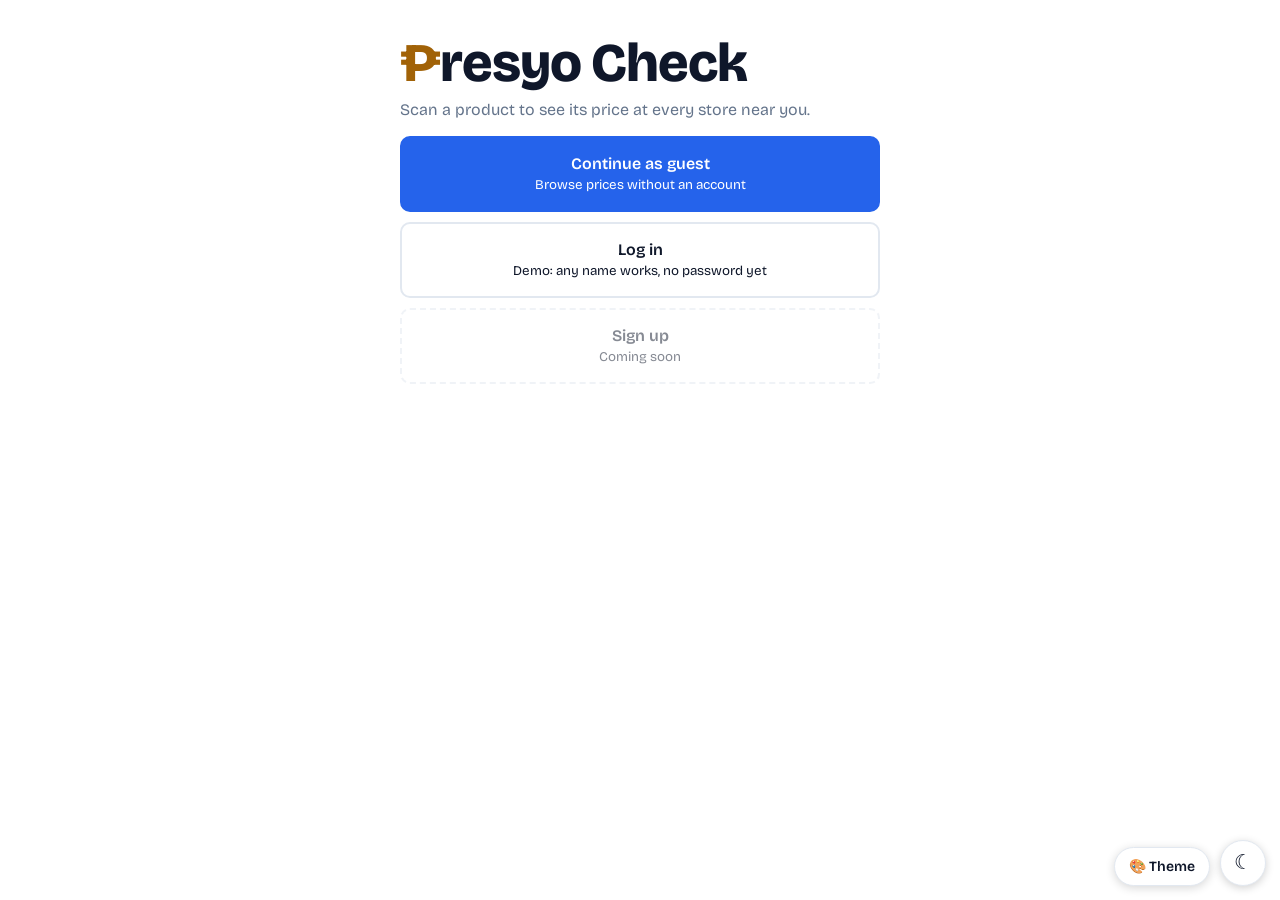
==== commit 4fe0fdd1: "Add files via upload Revert changes to working UI" ====
--- a/index.html
+++ b/index.html
@@ -1,245 +1,201 @@
-<!DOCTYPE html>
-<html lang="en">
-<head>
-<meta charset="utf-8">
-<meta name="viewport" content="width=device-width, initial-scale=1, viewport-fit=cover">
-<title>₱resyo Check</title>
-<link rel="stylesheet" href="https://fonts.googleapis.com/css2?family=Bricolage+Grotesque:wght@400;600;800&display=swap">
-<link rel="stylesheet" href="app.css">
-</head>
-<body>
-<div class="wrap" id="app"></div>
-<script src="shared.js"></script>
-<script>
-var app=document.getElementById("app"),view=getUser()?"home":"login",msg="",stream=null,timer=null;
-if(location.hash==="#signin")view="signin";
-if(location.hash==="#signup")view="signup";
-var promoFilter=getPromoFilter();
-function stopScan(){if(timer){clearInterval(timer);timer=null}if(stream){stream.getTracks().forEach(function(t){t.stop()});stream=null}}
-function go(v){stopScan();view=v;render();window.scrollTo(0,0)}
-function find(code){code=code.trim();var p=findP(code);if(p){location.href=urlCompare(p[0])}else{msg="No product with barcode "+esc(code)+" yet. Check the digits or try a name search.";go("home")}}
-function render(){
- var h="";
- if(view==="login"){
-  h='<h1><span class="pg">₱</span>resyo Check</h1><p class="mute">Scan a product to see its price at every store near you.</p>'+
-  '<button class="btn main" data-a="guest">Continue as guest<small>Browse prices without an account</small></button>'+
-  '<button class="btn" data-a="login">Log in<small>Demo or existing account</small></button>'+
-  '<button class="btn" data-a="signup">Sign up<small>Create a new account</small></button>';
- }
- if(view==="home"){
-  h='<div class="cols"><div class="side"><section class="panel">'+
-  '<h2>Find a product</h2><p class="mute">Point your camera or upload a barcode image.</p>'+
-  '<div id="scanbox"></div><button class="btn main" data-a="scan">Scan barcode</button>'+
-  '<input type="file" id="barcodeUpload" accept="image/*" style="display:none"><button class="btn" data-a="upload-trigger">Upload barcode image</button>'+
-  (msg?'<p class="msg" role="status">'+msg+'</p>':'')+
-  '<form class="pair" data-a="code"><input class="in" id="code" inputmode="numeric" placeholder="Or type the barcode number" aria-label="Barcode number"><button class="btn" type="submit">Find</button></form>'+
-  '<button class="btn'+(promoFilter?' main':'')+'" data-a="toggle-promo">🔥 On Promo'+(promoFilter?' (Active)':'')+'</button>'+
-  '<button class="btn" '+(user.guest?'disabled':'data-a="add"')+'>Add a product'+(user.guest?'<small>Log in to add products</small>':'')+'</button></section><section class="panel bp"><h3>Browse products</h3><input class="in" id="name" type="search" placeholder="Search by product name" aria-label="Search by name" value="'+esc(Q)+'">'+filters()+'</section></div><div class="main"><div id="hits">'+hits()+'</div></div></div>';
- }
- if(view==="signin")h='<button class="link" data-a="back">‹ Back</button><h2>Log in</h2><p class="mute">Enter your username or demo name.</p><form data-a="signin"><input class="in" id="uname" maxlength="40" placeholder="Username or name" aria-label="Username or name" required><input class="in" id="upass" type="password" placeholder="Password" aria-label="Password"><p class="msg" id="lerr" role="alert"></p><button class="btn main" type="submit">Log in</button></form><p style="margin-top:12px;font-size:0.9rem">Don't have an account? <button class="link" data-a="signup">Sign up here</button></p>';
- if(view==="signup")h='<button class="link" data-a="back">‹ Back</button><h2>Create Account</h2><p class="mute">Sign up for Presyo Check.</p><form class="frm" data-a="signup">'+
-  fld("sFirst","First Name*","text","", "")+
-  fld("sMiddle","Middle Name (optional)","text","", "")+
-  fld("sLast","Last Name*","text","", "")+
-  fld("sEmail","Email Address*","email","", "")+
-  fld("sUser","Username*","text","", "")+
-  fld("sPass","Password*","password","", "")+
-  '<p class="msg" id="suerr" role="alert"></p>'+
-  '<button class="btn main" type="submit">Register Account</button></form>';
- if(view==="add")h='<button class="link" data-a="home">‹ Back</button><h2>Add a product</h2><p class="mute">Fill in what is on the shelf tag and the package.</p><form class="frm" data-a="add">'+bcbox()+fld("pn","Product name (include the variant)")+fld("pb","Brand name","","dl-b")+fld("pm","Parent company / manufacturer","","dl-m")+fld("pc","Product category (separate with commas)","","dl-c")+fld("po","Country of origin","","dl-o","Philippines")+fld("ps","Size / weight (for example 155 g)")+fld("st","Store name","","dl-s")+fld("sl","City / area (for example, Makati)")+fld("sb","Branch, landmark or street (for example, Inside Ayala Malls Circuit, or Pablo Ocampo St.)")+fld("pp","Current price (₱)","number")+
-  '<label style="display:flex;align-items:center;gap:8px;margin:12px 0;cursor:pointer"><input type="checkbox" id="hasPromo" style="width:20px;height:20px"><b>Is this item on promo?</b></label>'+
-  '<div id="promoFields" style="display:none;border:1px solid var(--line);padding:12px;border-radius:8px;margin-bottom:12px">'+
-    promoFields()+
-  '</div>'+
-  '<label>Your rating<select class="in" id="rt"><option value="">No review yet</option><option value="5">5 stars</option><option value="4">4 stars</option><option value="3">3 stars</option><option value="2">2 stars</option><option value="1">1 star</option></select></label><label>Your review (optional)<textarea class="in" id="rv" rows="3"></textarea></label><p class="msg" id="aerr" role="alert"></p><button class="btn main" type="submit">Check and add product</button></form>'+dls();
- app.className="wrap v-"+view;app.innerHTML=((view==="home"||view==="add")?navbar("home"):"")+h;
-}
-var F={b:"",m:"",c:"",o:""},Q="";
-function bcbox(){return '<div id="scanbox"></div><label>Barcode (optional)<input class="in" id="bc" inputmode="numeric" placeholder="Scan, upload, or type the barcode"></label><div class="btns2"><button class="btn" type="button" data-a="fscan">Scan barcode</button><button class="btn" type="button" data-a="fupl">Upload image</button><button class="btn" type="button" data-a="ffill">Fill in details</button></div><input type="file" id="barcodeUploadModal" accept="image/*" style="display:none"><p class="msg" id="bcmsg" role="status"></p>'}
-function fill(c){c=c.trim();var j=P.map(function(p){return p[0]}).indexOf(c),n=document.getElementById("bcmsg");
- if(j<0){n.textContent=c?"No details found for this barcode yet. Fill in the form by hand and the barcode will be saved with the product.":"Type or scan a barcode first.";return}
- var m=M[j],v={pn:m.n,pb:m.b,pm:m.m,pc:m.c,po:m.o,ps:P[j][2]};for(var k in v)document.getElementById(k).value=v[k];
- n.textContent="Details filled in for “"+m.n+"”. Add the store, location and price you saw."}
-function onCode(c){if(view==="add"){stopScan();document.getElementById("scanbox").innerHTML="";document.getElementById("bc").value=c;fill(c)}else find(c)}
-function fail(t){if(view==="add"){document.getElementById("scanbox").innerHTML='<p class="msg">'+t+'</p>'}else{msg=t;render()}}
-var FN={b:["All brands","Brand name"],m:["All manufacturers","Parent company / manufacturer"],c:["All categories","Product category"],o:["All countries","Country of origin"]};
-function vals(k){var s=[];M.forEach(function(m){if(!ok(m,k))return;(k==="c"?m.c.split(", "):[m[k]]).forEach(function(v){if(s.indexOf(v)<0)s.push(v)})});return s.sort()}
-function fopen(k){var h='<div class="modal sheet" role="dialog" aria-modal="true" aria-label="'+FN[k][1]+'"><div class="dlg"><h2>'+FN[k][1]+'</h2><input class="in" id="fs" type="search" autocomplete="off" placeholder="Search '+FN[k][1].toLowerCase()+'" aria-label="Search '+FN[k][1]+'"><div class="list"><p class="mute" id="fnone" hidden>No match. Try a shorter word.</p><button class="item'+(F[k]?'':' sel')+'" data-a="fpick" data-k="'+k+'" data-v="">'+FN[k][0]+(F[k]?'':' ✓')+'</button>';
- vals(k).forEach(function(v){h+='<button class="item'+(F[k]===v?' sel':'')+'" data-a="fpick" data-k="'+k+'" data-v="'+esc(v)+'">'+esc(v)+(F[k]===v?' ✓':'')+'</button>'});
- app.insertAdjacentHTML("beforeend",h+'</div><button class="btn" data-a="dclose">Close</button></div></div>');var f1=app.querySelector(".modal .item");if(f1)f1.focus()}
-document.addEventListener("keydown",function(e){if(e.key==="Escape"){var m=app.querySelector(".modal");if(m)m.remove()}});
-var COLS=["#2f6fb0","#c0392b","#2a8f5b","#7a4b2a","#8e44ad","#d35400"],pend=null;
-function V(id){var el=document.getElementById(id);return el?el.value.trim().replace(/[<>"]/g,""):""}
-function fld(id,l,t,dl,v){return '<label>'+l+'<input class="in" id="'+id+'" type="'+(t||"text")+'"'+(t==="number"?' step="0.01" min="0.01"':'')+(dl?' list="'+dl+'"':'')+' value="'+(v||'')+'"></label>'}
-function dls(){function u(f){var s=[];M.forEach(function(m){f(m).forEach(function(v){if(s.indexOf(v)<0)s.push(v)})});return s}
- function dl(id,a){return '<datalist id="'+id+'">'+a.sort().map(function(v){return '<option value="'+v+'">'}).join('')+'</datalist>'}
- return dl("dl-b",u(function(m){return [m.b]}))+dl("dl-m",u(function(m){return [m.m]}))+dl("dl-c",u(function(m){return m.c.split(", ")}))+dl("dl-o",u(function(m){return [m.o]}))+dl("dl-s",STORES.map(function(s){return s.n}).filter(function(v,i,a){return a.indexOf(v)===i}))}
-function norm(s){return s.toLowerCase().replace(/[^a-z0-9 ]/g," ").split(/\s+/).filter(function(w,i,a){return w&&a.indexOf(w)===i})}
-function sim(a,b){var x=norm(a),y=norm(b),n=x.filter(function(w){return y.indexOf(w)>=0}).length,u=x.length+y.length-n;return u?n/u:0}
-function sidx(n,l,b){b=(b||"").toLowerCase();for(var i=0;i<STORES.length;i++)if(STORES[i].n.toLowerCase()===n.toLowerCase()&&STORES[i].l.toLowerCase()===l.toLowerCase()&&(STORES[i].b||"").toLowerCase()===b)return i;return -1}
-function where(i){return STORES.map(function(s,k){return P[i][3][k]!=null?s.n+" ("+locName(k)+")":null}).filter(Boolean).join("; ")}
-function tryAdd(){
- var d={code:V("bc"),n:V("pn"),b:V("pb"),m:V("pm"),c:V("pc").split(",").map(function(s){return s.trim()}).filter(Boolean).join(", "),o:V("po"),z:V("ps"),s:V("st"),l:V("sl"),br:V("sb"),p:parseFloat(V("pp")),r:+V("rt"),t:V("rv")};
- d.promo=null;
- if(document.getElementById("hasPromo").checked){var rp=readPromo(d.p,formatUserName(user)),er=document.getElementById("perr");
-  if(rp.e){er.textContent=rp.e;return}
-  er.textContent="";d.promo=rp.p}
-
- var miss=[];if(!d.n)miss.push("product name");if(!d.b)miss.push("brand");if(!d.c)miss.push("category");if(!d.s)miss.push("store name");if(!d.l)miss.push("city / area");if(!d.br)miss.push("branch or street");if(!(d.p>0))miss.push("price");
- var ae=document.getElementById("aerr");if(miss.length){ae.textContent="Please fill in: "+miss.join(", ")+".";return}ae.textContent="";pend=d;
- d.j=d.code?P.map(function(p){return p[0]}).indexOf(d.code):-1;if(d.j>=0)return doAdd();
- var si=sidx(d.s,d.l,d.br),out=[];
- P.forEach(function(p,i){var sc=sim(d.b+" "+d.n,M[i].b+" "+M[i].n);if(sc>=0.45){var at=si>=0&&p[3][si]!=null;out.push({i:i,at:at,sc:sc+(at?1:0)})}});
- out.sort(function(a,b){return b.sc-a.sc});
- if(!out.length)return doAdd();
- var h='<div class="modal" role="dialog" aria-modal="true" aria-label="Possible duplicate"><div class="dlg"><h2>This may already exist</h2><p class="mute">Scroll through these similar products before adding “'+d.n+'” at '+d.s+' ('+d.br+', '+d.l+'). Tap one to view it.</p><div class="list">';
- out.forEach(function(o){var m=M[o.i];h+='<button class="item" data-c="'+P[o.i][0]+'"><b>'+m.n+'</b><small>'+P[o.i][2]+' · '+m.b+'</small><br>'+(o.at?'<span class="badge">Already listed at this store</span>':'<small>Sold at: '+where(o.i)+'</small>')+'</button>'});
- app.insertAdjacentHTML("beforeend",h+'</div><div class="btns"><button class="btn" data-a="dclose">Go back</button><button class="btn main" data-a="dadd">It’s different, add it</button></div></div></div>')}
-function doAdd(){var d=pend;if(!d)return;
- var si=sidx(d.s,d.l,d.br);if(si<0){STORES.push({n:d.s,l:d.l,b:d.br});si=STORES.length-1;P.forEach(function(p){p[3].push(null);p[4].push(0);p[5].push(null)})}
- var authorName=formatUserName(user);
- if(d.j>=0){var q=P[d.j],mm=M[d.j];q[3][si]=d.p;if(d.promo)q[5][si]=d.promo;if(d.r){q[4][si]=d.r;mm.rv=(mm.rv||RV).slice();mm.rv.unshift([authorName,d.r,d.t||"(no comment)"])}pend=null;saveDB();location.href=urlCompare(q[0]);return}
- var pr=STORES.map(function(){return null}),rt=STORES.map(function(){return 0}),proms=STORES.map(function(){return null});pr[si]=d.p;rt[si]=d.r;proms[si]=d.promo;
- P.push([d.code||"user-"+(P.length+1),d.n,d.z,pr,rt,proms]);
- M.push({n:d.n,b:d.b,m:d.m,c:d.c,o:d.o,t:[d.b,d.m].concat(d.c.split(", "),[d.o]),col:COLS[P.length%COLS.length],rv:d.r?[[authorName,d.r,d.t||"(no comment)"]]:[]});
- pend=null;saveDB();location.href=urlCompare(P[P.length-1][0])}
-function hits(){
- var t=Q.toLowerCase(),o="";
- P.forEach(function(p,i){
-  var m=M[i];
-  if(!ok(m,""))return;
-  if(t&&(m.n+' '+m.t.join(' ')).toLowerCase().indexOf(t)<0)return;
-  
-  var hasActivePromo=false;
-  p[5].forEach(function(pr){if(isPromoActive(pr))hasActivePromo=true;});
-  if(promoFilter && !hasActivePromo)return;
-
-  o+='<button class="item" data-c="'+p[0]+'"><b>'+m.n+' '+(hasActivePromo?'<span class="badge" style="background:#EF4444;color:#fff">PROMO</span>':'')+'</b><small>Tags: '+m.t.join(', ')+'</small></button>';
- });
- return o||'<p class="mute">No product matches. Try fewer filters or a shorter word.</p>';
-}
-function ok(m,x){return (x==="b"||!F.b||m.b===F.b)&&(x==="m"||!F.m||m.m===F.m)&&(x==="o"||!F.o||m.o===F.o)&&(x==="c"||!F.c||m.c.split(", ").indexOf(F.c)>=0)}
-function opts(k){var s=[];M.forEach(function(m){if(!ok(m,k))return;(k==="c"?m.c.split(", "):[m[k]]).forEach(function(v){if(s.indexOf(v)<0)s.push(v)})});s.sort();return s.map(function(v){return '<option'+(F[k]===v?' selected':'')+'>'+esc(v)+'</option>'}).join('')}
-function filters(){return '<div id="fl">'+fl()+'</div>'}
-function fl(){return '<div class="flt">'+[["b","All brands","Brand name"],["m","All manufacturers","Parent company / manufacturer"],["c","All categories","Product category"],["o","All countries","Country of origin"]].map(function(f){return '<div class="fw"><span class="fl-l">'+f[2]+'</span><button type="button" class="in fbtn" data-a="fopen" data-k="'+f[0]+'"><span class="ft">'+esc(F[f[0]]||f[1])+'</span><span aria-hidden="true">▾</span></button></div>'}).join('')+'</div><button class="link" data-a="clear">Clear filters</button>'}
-async function scan(){
- var box=document.getElementById("scanbox");
- if(!("BarcodeDetector" in window)||!navigator.mediaDevices){fail("Camera scanning isn’t available in this browser. Type the barcode instead.");return}
- try{
-  var det=new BarcodeDetector({formats:["ean_13","ean_8","upc_a","upc_e"]});
-  stream=await navigator.mediaDevices.getUserMedia({video:{facingMode:"environment"}});
-  box.innerHTML='<div class="scan"><video id="vid" playsinline muted></video></div><p class="msg">Hold the barcode inside the frame.</p>';
-  var v=document.getElementById("vid");v.srcObject=stream;await v.play();
-  timer=setInterval(async function(){try{var r=await det.detect(v);if(r.length)onCode(r[0].rawValue)}catch(e){}},400);
- }catch(e){stopScan();fail("Couldn’t open the camera. Allow camera access, or type the barcode instead.")}
-}
-async function handleBarcodeImage(file){
- if(!("BarcodeDetector" in window)){
-  if(view==="add") document.getElementById("bcmsg").textContent = "BarcodeDetector API is not supported in this browser.";
-  else { msg = "BarcodeDetector API is not supported in this browser."; render(); }
-  return;
- }
- try {
-  var det = new BarcodeDetector({formats:["ean_13","ean_8","upc_a","upc_e"]});
-  var imgEl = document.createElement("img");
-  var url = URL.createObjectURL(file);
-  imgEl.src = url;
-  await new Promise((resolve, reject) => { imgEl.onload = resolve; imgEl.onerror = reject; });
-  var codes = await det.detect(imgEl);
-  URL.revokeObjectURL(url);
-  if(codes.length > 0){
-   onCode(codes[0].rawValue);
-  } else {
-   if(view==="add") document.getElementById("bcmsg").textContent = "No barcode detected in the uploaded image.";
-   else { msg = "No barcode detected in the uploaded image. Try another photo."; render(); }
-  }
- } catch(err){
-  if(view==="add") document.getElementById("bcmsg").textContent = "Failed to process the uploaded image.";
-  else { msg = "Failed to process the uploaded image."; render(); }
- }
-}
-app.addEventListener("click",function(e){
- var b=e.target.closest("button");if(e.target.classList.contains("modal")){e.target.remove();return}if(!b||b.disabled)return;
- var a=b.dataset.a;
- if(a==="guest"){user={guest:true};setUser(user);go("home")}
- if(a==="logout"){user={guest:true};setUser(null);msg="";go("login")}
- if(a==="home"){msg="";go("home")}
- if(a==="clear"){F={b:"",m:"",c:"",o:""};render()}
- if(a==="login")go("signin");
- if(a==="signup")go("signup");
- if(a==="back")go("login");
- if(a==="add")go("add");
- if(a==="dadd")doAdd();
- if(a==="fopen")fopen(b.dataset.k);
- if(a==="fpick"){var k=b.dataset.k;F[k]=b.dataset.v;var md2=app.querySelector(".modal");if(md2)md2.remove();document.getElementById("fl").innerHTML=fl();document.getElementById("hits").innerHTML=hits();var fb=document.querySelector('.fbtn[data-k="'+k+'"]');if(fb)fb.focus()}
- if(a==="fscan")scan();
- if(a==="upload-trigger")document.getElementById("barcodeUpload").click();
- if(a==="fupl")document.getElementById("barcodeUploadModal").click();
- if(a==="ffill")fill(V("bc"));
- if(a==="dclose"){var md=app.querySelector(".modal");if(md)md.remove()}
- if(a==="scan")scan();
- if(a==="toggle-promo"){promoFilter=!promoFilter;setPromoFilter(promoFilter);render()}
- if(b.dataset.c)find(b.dataset.c);
-});
-document.addEventListener("change",function(e){
- if(e.target.id==="barcodeUpload" && e.target.files.length){
-  handleBarcodeImage(e.target.files[0]);
-  e.target.value = "";
- }
- if(e.target.id==="barcodeUploadModal" && e.target.files.length){
-  handleBarcodeImage(e.target.files[0]);
-  e.target.value = "";
- }
- if(e.target.id==="hasPromo"){
-  var pf=document.getElementById("promoFields");
-  if(pf) pf.style.display = e.target.checked ? "block" : "none";
- }
-});
-app.addEventListener("submit",function(e){e.preventDefault();var a=e.target.dataset.a;
- if(a==="code"){var c=document.getElementById("code").value;if(c.trim())find(c)}
- if(a==="signin"){
-  var uInput=V("uname");
-  if(uInput){
-    var stored=getStoredUsers();
-    var found=stored.find(function(x){return x.username.toLowerCase()===uInput.toLowerCase()||x.email.toLowerCase()===uInput.toLowerCase()||x.firstName.toLowerCase()===uInput.toLowerCase()});
-    if(found){
-      user={guest:false, firstName:found.firstName, middleName:found.middleName, lastName:found.lastName, username:found.username, name:found.firstName};
-    } else {
-      user={guest:false, firstName:uInput, middleName:"", lastName:"", name:uInput};
-    }
-    setUser(user);
-    go("home");
-  }
- }
- if(a==="signup"){
-  var fn=V("sFirst"), mn=V("sMiddle"), ln=V("sLast"), em=V("sEmail"), un=V("sUser"), pw=V("sPass");
-  var suerr=document.getElementById("suerr");
-  if(!fn||!ln||!em||!un||!pw){
-    suerr.textContent="Please fill in all required fields (*).";
-    return;
-  }
-  var stored=getStoredUsers();
-  if(stored.some(function(x){return x.username.toLowerCase()===un.toLowerCase()})){
-    suerr.textContent="Username is already taken.";
-    return;
-  }
-  var newUser={firstName:fn, middleName:mn, lastName:ln, email:em, username:un, password:pw};
-  stored.push(newUser);
-  saveStoredUsers(stored);
-  user={guest:false, firstName:fn, middleName:mn, lastName:ln, username:un, name:fn};
-  setUser(user);
-  go("home");
- }
- if(a==="add")tryAdd()});
-app.addEventListener("input",function(e){if(e.target.id==="name"){Q=e.target.value;document.getElementById("hits").innerHTML=hits()}
- if(e.target.id==="fs"){var t=e.target.value.trim().toLowerCase(),n=0;app.querySelectorAll(".modal .list .item").forEach(function(b,i){var show=t?(i>0&&b.textContent.toLowerCase().indexOf(t)>=0):true;b.hidden=!show;if(show&&i>0)n++});document.getElementById("fnone").hidden=!t||n>0}});
-app.addEventListener("change",function(e){var k=e.target.dataset.f;if(k){F[k]=e.target.value;document.getElementById("fl").innerHTML=fl();var s=document.querySelector('[data-f="'+k+'"]');if(s)s.focus();document.getElementById("hits").innerHTML=hits()}});
-
-window.addEventListener("hashchange",function(){
-  if(location.hash==="#signin")go("signin");
-  if(location.hash==="#signup")go("signup");
-});
-render();</script>
-<script src="theme.js"></script>
-</body>
-</html>+<!DOCTYPE html>
+<html lang="en">
+<head>
+<meta charset="utf-8">
+<meta name="viewport" content="width=device-width, initial-scale=1, viewport-fit=cover">
+<title>₱resyo Check</title>
+<link rel="stylesheet" href="https://fonts.googleapis.com/css2?family=Bricolage+Grotesque:wght@400;600;800&display=swap">
+<link rel="stylesheet" href="app.css">
+</head>
+<body>
+<div class="wrap" id="app"></div>
+<script src="shared.js"></script>
+<script>
+var app=document.getElementById("app"),view=getUser()?"home":"login",msg="",stream=null,timer=null;
+if(location.hash==="#signin")view="signin";
+var promoFilter=getPromoFilter();
+function stopScan(){if(timer){clearInterval(timer);timer=null}if(stream){stream.getTracks().forEach(function(t){t.stop()});stream=null}}
+function go(v){stopScan();view=v;render();window.scrollTo(0,0)}
+function find(code){code=code.trim();var p=findP(code);if(p){location.href=urlCompare(p[0])}else{msg="No product with barcode "+esc(code)+" yet. Check the digits or try a name search.";go("home")}}
+function render(){
+ var h="";
+ if(view==="login"){
+  h='<h1><span class="pg">₱</span>resyo Check</h1><p class="mute">Scan a product to see its price at every store near you.</p>'+
+  '<button class="btn main" data-a="guest">Continue as guest<small>Browse prices without an account</small></button>'+
+  '<button class="btn" data-a="login">Log in<small>Demo: any name works, no password yet</small></button>'+
+  '<button class="btn" disabled>Sign up<small>Coming soon</small></button>';
+ }
+ if(view==="home"){
+  h='<div class="cols"><div class="side"><section class="panel">'+
+  '<h2>Find a product</h2><p class="mute">Point your camera or upload a barcode image.</p>'+
+  '<div id="scanbox"></div><button class="btn main" data-a="scan">Scan barcode</button>'+
+  '<input type="file" id="barcodeUpload" accept="image/*" style="display:none"><button class="btn" data-a="upload-trigger">Upload barcode image</button>'+
+  (msg?'<p class="msg" role="status">'+msg+'</p>':'')+
+  '<form class="pair" data-a="code"><input class="in" id="code" inputmode="numeric" placeholder="Or type the barcode number" aria-label="Barcode number"><button class="btn" type="submit">Find</button></form>'+
+  '<button class="btn'+(promoFilter?' main':'')+'" data-a="toggle-promo">🔥 On Promo'+(promoFilter?' (Active)':'')+'</button>'+
+  '<button class="btn" '+(user.guest?'disabled':'data-a="add"')+'>Add a product'+(user.guest?'<small>Log in to add products</small>':'')+'</button></section><section class="panel bp"><h3>Browse products</h3><input class="in" id="name" type="search" placeholder="Search by product name" aria-label="Search by name" value="'+esc(Q)+'">'+filters()+'</section></div><div class="main"><div id="hits">'+hits()+'</div></div></div>';
+ }
+ if(view==="signin")h='<button class="link" data-a="back">‹ Back</button><h2>Log in</h2><p class="mute">Demo login for now: type any name. Passwords come later.</p><form data-a="signin"><input class="in" id="uname" maxlength="24" placeholder="Your name" aria-label="Your name" required><button class="btn main" type="submit">Log in</button></form>';
+ if(view==="add")h='<button class="link" data-a="home">‹ Back</button><h2>Add a product</h2><p class="mute">Fill in what is on the shelf tag and the package.</p><form class="frm" data-a="add">'+bcbox()+fld("pn","Product name (include the variant)")+fld("pb","Brand name","","dl-b")+fld("pm","Parent company / manufacturer","","dl-m")+fld("pc","Product category (separate with commas)","","dl-c")+fld("po","Country of origin","","dl-o","Philippines")+fld("ps","Size / weight (for example 155 g)")+fld("st","Store name","","dl-s")+fld("sl","City / area (for example, Makati)")+fld("sb","Branch, landmark or street (for example, Inside Ayala Malls Circuit, or Pablo Ocampo St.)")+fld("pp","Current price (₱)","number")+
+  '<label style="display:flex;align-items:center;gap:8px;margin:12px 0;cursor:pointer"><input type="checkbox" id="hasPromo" style="width:20px;height:20px"><b>Is this item on promo?</b></label>'+
+  '<div id="promoFields" style="display:none;border:1px solid var(--line);padding:12px;border-radius:8px;margin-bottom:12px">'+
+    promoFields()+
+  '</div>'+
+  '<label>Your rating<select class="in" id="rt"><option value="">No review yet</option><option value="5">5 stars</option><option value="4">4 stars</option><option value="3">3 stars</option><option value="2">2 stars</option><option value="1">1 star</option></select></label><label>Your review (optional)<textarea class="in" id="rv" rows="3"></textarea></label><p class="msg" id="aerr" role="alert"></p><button class="btn main" type="submit">Check and add product</button></form>'+dls();
+ app.className="wrap v-"+view;app.innerHTML=((view==="home"||view==="add")?navbar("home"):"")+h;
+}
+var F={b:"",m:"",c:"",o:""},Q="";
+function bcbox(){return '<div id="scanbox"></div><label>Barcode (optional)<input class="in" id="bc" inputmode="numeric" placeholder="Scan, upload, or type the barcode"></label><div class="btns2"><button class="btn" type="button" data-a="fscan">Scan barcode</button><button class="btn" type="button" data-a="fupl">Upload image</button><button class="btn" type="button" data-a="ffill">Fill in details</button></div><input type="file" id="barcodeUploadModal" accept="image/*" style="display:none"><p class="msg" id="bcmsg" role="status"></p>'}
+function fill(c){c=c.trim();var j=P.map(function(p){return p[0]}).indexOf(c),n=document.getElementById("bcmsg");
+ if(j<0){n.textContent=c?"No details found for this barcode yet. Fill in the form by hand and the barcode will be saved with the product.":"Type or scan a barcode first.";return}
+ var m=M[j],v={pn:m.n,pb:m.b,pm:m.m,pc:m.c,po:m.o,ps:P[j][2]};for(var k in v)document.getElementById(k).value=v[k];
+ n.textContent="Details filled in for “"+m.n+"”. Add the store, location and price you saw."}
+function onCode(c){if(view==="add"){stopScan();document.getElementById("scanbox").innerHTML="";document.getElementById("bc").value=c;fill(c)}else find(c)}
+function fail(t){if(view==="add"){document.getElementById("scanbox").innerHTML='<p class="msg">'+t+'</p>'}else{msg=t;render()}}
+var FN={b:["All brands","Brand name"],m:["All manufacturers","Parent company / manufacturer"],c:["All categories","Product category"],o:["All countries","Country of origin"]};
+function vals(k){var s=[];M.forEach(function(m){if(!ok(m,k))return;(k==="c"?m.c.split(", "):[m[k]]).forEach(function(v){if(s.indexOf(v)<0)s.push(v)})});return s.sort()}
+function fopen(k){var h='<div class="modal sheet" role="dialog" aria-modal="true" aria-label="'+FN[k][1]+'"><div class="dlg"><h2>'+FN[k][1]+'</h2><input class="in" id="fs" type="search" autocomplete="off" placeholder="Search '+FN[k][1].toLowerCase()+'" aria-label="Search '+FN[k][1]+'"><div class="list"><p class="mute" id="fnone" hidden>No match. Try a shorter word.</p><button class="item'+(F[k]?'':' sel')+'" data-a="fpick" data-k="'+k+'" data-v="">'+FN[k][0]+(F[k]?'':' ✓')+'</button>';
+ vals(k).forEach(function(v){h+='<button class="item'+(F[k]===v?' sel':'')+'" data-a="fpick" data-k="'+k+'" data-v="'+esc(v)+'">'+esc(v)+(F[k]===v?' ✓':'')+'</button>'});
+ app.insertAdjacentHTML("beforeend",h+'</div><button class="btn" data-a="dclose">Close</button></div></div>');var f1=app.querySelector(".modal .item");if(f1)f1.focus()}
+document.addEventListener("keydown",function(e){if(e.key==="Escape"){var m=app.querySelector(".modal");if(m)m.remove()}});
+var COLS=["#2f6fb0","#c0392b","#2a8f5b","#7a4b2a","#8e44ad","#d35400"],pend=null;
+function V(id){var el=document.getElementById(id);return el?el.value.trim().replace(/[<>"]/g,""):""}
+function fld(id,l,t,dl,v){return '<label>'+l+'<input class="in" id="'+id+'" type="'+(t||"text")+'"'+(t==="number"?' step="0.01" min="0.01"':'')+(dl?' list="'+dl+'"':'')+' value="'+(v||'')+'"></label>'}
+function dls(){function u(f){var s=[];M.forEach(function(m){f(m).forEach(function(v){if(s.indexOf(v)<0)s.push(v)})});return s}
+ function dl(id,a){return '<datalist id="'+id+'">'+a.sort().map(function(v){return '<option value="'+v+'">'}).join('')+'</datalist>'}
+ return dl("dl-b",u(function(m){return [m.b]}))+dl("dl-m",u(function(m){return [m.m]}))+dl("dl-c",u(function(m){return m.c.split(", ")}))+dl("dl-o",u(function(m){return [m.o]}))+dl("dl-s",STORES.map(function(s){return s.n}).filter(function(v,i,a){return a.indexOf(v)===i}))}
+function norm(s){return s.toLowerCase().replace(/[^a-z0-9 ]/g," ").split(/\s+/).filter(function(w,i,a){return w&&a.indexOf(w)===i})}
+function sim(a,b){var x=norm(a),y=norm(b),n=x.filter(function(w){return y.indexOf(w)>=0}).length,u=x.length+y.length-n;return u?n/u:0}
+function sidx(n,l,b){b=(b||"").toLowerCase();for(var i=0;i<STORES.length;i++)if(STORES[i].n.toLowerCase()===n.toLowerCase()&&STORES[i].l.toLowerCase()===l.toLowerCase()&&(STORES[i].b||"").toLowerCase()===b)return i;return -1}
+function where(i){return STORES.map(function(s,k){return P[i][3][k]!=null?s.n+" ("+locName(k)+")":null}).filter(Boolean).join("; ")}
+function tryAdd(){
+ var d={code:V("bc"),n:V("pn"),b:V("pb"),m:V("pm"),c:V("pc").split(",").map(function(s){return s.trim()}).filter(Boolean).join(", "),o:V("po"),z:V("ps"),s:V("st"),l:V("sl"),br:V("sb"),p:parseFloat(V("pp")),r:+V("rt"),t:V("rv")};
+ d.promo=null;
+ if(document.getElementById("hasPromo").checked){var rp=readPromo(d.p,user.name),er=document.getElementById("perr");
+  if(rp.e){er.textContent=rp.e;return}
+  er.textContent="";d.promo=rp.p}
+
+
+ var miss=[];if(!d.n)miss.push("product name");if(!d.b)miss.push("brand");if(!d.c)miss.push("category");if(!d.s)miss.push("store name");if(!d.l)miss.push("city / area");if(!d.br)miss.push("branch or street");if(!(d.p>0))miss.push("price");
+ var ae=document.getElementById("aerr");if(miss.length){ae.textContent="Please fill in: "+miss.join(", ")+".";return}ae.textContent="";pend=d;
+ d.j=d.code?P.map(function(p){return p[0]}).indexOf(d.code):-1;if(d.j>=0)return doAdd();
+ var si=sidx(d.s,d.l,d.br),out=[];
+ P.forEach(function(p,i){var sc=sim(d.b+" "+d.n,M[i].b+" "+M[i].n);if(sc>=0.45){var at=si>=0&&p[3][si]!=null;out.push({i:i,at:at,sc:sc+(at?1:0)})}});
+ out.sort(function(a,b){return b.sc-a.sc});
+ if(!out.length)return doAdd();
+ var h='<div class="modal" role="dialog" aria-modal="true" aria-label="Possible duplicate"><div class="dlg"><h2>This may already exist</h2><p class="mute">Scroll through these similar products before adding “'+d.n+'” at '+d.s+' ('+d.br+', '+d.l+'). Tap one to view it.</p><div class="list">';
+ out.forEach(function(o){var m=M[o.i];h+='<button class="item" data-c="'+P[o.i][0]+'"><b>'+m.n+'</b><small>'+P[o.i][2]+' · '+m.b+'</small><br>'+(o.at?'<span class="badge">Already listed at this store</span>':'<small>Sold at: '+where(o.i)+'</small>')+'</button>'});
+ app.insertAdjacentHTML("beforeend",h+'</div><div class="btns"><button class="btn" data-a="dclose">Go back</button><button class="btn main" data-a="dadd">It’s different, add it</button></div></div></div>')}
+function doAdd(){var d=pend;if(!d)return;
+ var si=sidx(d.s,d.l,d.br);if(si<0){STORES.push({n:d.s,l:d.l,b:d.br});si=STORES.length-1;P.forEach(function(p){p[3].push(null);p[4].push(0);p[5].push(null)})}
+ if(d.j>=0){var q=P[d.j],mm=M[d.j];q[3][si]=d.p;if(d.promo)q[5][si]=d.promo;if(d.r){q[4][si]=d.r;mm.rv=(mm.rv||RV).slice();mm.rv.unshift([user.name,d.r,d.t||"(no comment)"])}pend=null;saveDB();location.href=urlCompare(q[0]);return}
+ var pr=STORES.map(function(){return null}),rt=STORES.map(function(){return 0}),proms=STORES.map(function(){return null});pr[si]=d.p;rt[si]=d.r;proms[si]=d.promo;
+ P.push([d.code||"user-"+(P.length+1),d.n,d.z,pr,rt,proms]);
+ M.push({n:d.n,b:d.b,m:d.m,c:d.c,o:d.o,t:[d.b,d.m].concat(d.c.split(", "),[d.o]),col:COLS[P.length%COLS.length],rv:d.r?[[user.name,d.r,d.t||"(no comment)"]]:[]});
+ pend=null;saveDB();location.href=urlCompare(P[P.length-1][0])}
+function hits(){
+ var t=Q.toLowerCase(),o="";
+ P.forEach(function(p,i){
+  var m=M[i];
+  if(!ok(m,""))return;
+  if(t&&(m.n+' '+m.t.join(' ')).toLowerCase().indexOf(t)<0)return;
+  
+  var hasActivePromo=false;
+  p[5].forEach(function(pr){if(isPromoActive(pr))hasActivePromo=true;});
+  if(promoFilter && !hasActivePromo)return;
+
+
+  o+='<button class="item" data-c="'+p[0]+'"><b>'+m.n+' '+(hasActivePromo?'<span class="badge" style="background:#EF4444;color:#fff">PROMO</span>':'')+'</b><small>Tags: '+m.t.join(', ')+'</small></button>';
+ });
+ return o||'<p class="mute">No product matches. Try fewer filters or a shorter word.</p>';
+}
+function ok(m,x){return (x==="b"||!F.b||m.b===F.b)&&(x==="m"||!F.m||m.m===F.m)&&(x==="o"||!F.o||m.o===F.o)&&(x==="c"||!F.c||m.c.split(", ").indexOf(F.c)>=0)}
+function opts(k){var s=[];M.forEach(function(m){if(!ok(m,k))return;(k==="c"?m.c.split(", "):[m[k]]).forEach(function(v){if(s.indexOf(v)<0)s.push(v)})});s.sort();return s.map(function(v){return '<option'+(F[k]===v?' selected':'')+'>'+esc(v)+'</option>'}).join('')}
+function filters(){return '<div id="fl">'+fl()+'</div>'}
+function fl(){return '<div class="flt">'+[["b","All brands","Brand name"],["m","All manufacturers","Parent company / manufacturer"],["c","All categories","Product category"],["o","All countries","Country of origin"]].map(function(f){return '<div class="fw"><span class="fl-l">'+f[2]+'</span><button type="button" class="in fbtn" data-a="fopen" data-k="'+f[0]+'"><span class="ft">'+esc(F[f[0]]||f[1])+'</span><span aria-hidden="true">▾</span></button></div>'}).join('')+'</div><button class="link" data-a="clear">Clear filters</button>'}
+async function scan(){
+ var box=document.getElementById("scanbox");
+ if(!("BarcodeDetector" in window)||!navigator.mediaDevices){fail("Camera scanning isn’t available in this browser. Type the barcode instead.");return}
+ try{
+  var det=new BarcodeDetector({formats:["ean_13","ean_8","upc_a","upc_e"]});
+  stream=await navigator.mediaDevices.getUserMedia({video:{facingMode:"environment"}});
+  box.innerHTML='<div class="scan"><video id="vid" playsinline muted></video></div><p class="msg">Hold the barcode inside the frame.</p>';
+  var v=document.getElementById("vid");v.srcObject=stream;await v.play();
+  timer=setInterval(async function(){try{var r=await det.detect(v);if(r.length)onCode(r[0].rawValue)}catch(e){}},400);
+ }catch(e){stopScan();fail("Couldn’t open the camera. Allow camera access, or type the barcode instead.")}
+}
+async function handleBarcodeImage(file){
+ if(!("BarcodeDetector" in window)){
+  if(view==="add") document.getElementById("bcmsg").textContent = "BarcodeDetector API is not supported in this browser.";
+  else { msg = "BarcodeDetector API is not supported in this browser."; render(); }
+  return;
+ }
+ try {
+  var det = new BarcodeDetector({formats:["ean_13","ean_8","upc_a","upc_e"]});
+  var imgEl = document.createElement("img");
+  var url = URL.createObjectURL(file);
+  imgEl.src = url;
+  await new Promise((resolve, reject) => { imgEl.onload = resolve; imgEl.onerror = reject; });
+  var codes = await det.detect(imgEl);
+  URL.revokeObjectURL(url);
+  if(codes.length > 0){
+   onCode(codes[0].rawValue);
+  } else {
+   if(view==="add") document.getElementById("bcmsg").textContent = "No barcode detected in the uploaded image.";
+   else { msg = "No barcode detected in the uploaded image. Try another photo."; render(); }
+  }
+ } catch(err){
+  if(view==="add") document.getElementById("bcmsg").textContent = "Failed to process the uploaded image.";
+  else { msg = "Failed to process the uploaded image."; render(); }
+ }
+}
+app.addEventListener("click",function(e){
+ var b=e.target.closest("button");if(e.target.classList.contains("modal")){e.target.remove();return}if(!b||b.disabled)return;
+ var a=b.dataset.a;
+ if(a==="guest"){user={guest:true};setUser(user);go("home")}
+ if(a==="logout"){user={guest:true};setUser(null);msg="";go("login")}
+ if(a==="home"){msg="";go("home")}
+ if(a==="clear"){F={b:"",m:"",c:"",o:""};render()}
+ if(a==="login")go("signin");
+ if(a==="back")go("login");
+ if(a==="add")go("add");
+ if(a==="dadd")doAdd();
+ if(a==="fopen")fopen(b.dataset.k);
+ if(a==="fpick"){var k=b.dataset.k;F[k]=b.dataset.v;var md2=app.querySelector(".modal");if(md2)md2.remove();document.getElementById("fl").innerHTML=fl();document.getElementById("hits").innerHTML=hits();var fb=document.querySelector('.fbtn[data-k="'+k+'"]');if(fb)fb.focus()}
+ if(a==="fscan")scan();
+ if(a==="upload-trigger")document.getElementById("barcodeUpload").click();
+ if(a==="fupl")document.getElementById("barcodeUploadModal").click();
+ if(a==="ffill")fill(V("bc"));
+ if(a==="dclose"){var md=app.querySelector(".modal");if(md)md.remove()}
+ if(a==="scan")scan();
+ if(a==="toggle-promo"){promoFilter=!promoFilter;setPromoFilter(promoFilter);render()}
+ if(b.dataset.c)find(b.dataset.c);
+});
+document.addEventListener("change",function(e){
+ if(e.target.id==="barcodeUpload" && e.target.files.length){
+  handleBarcodeImage(e.target.files[0]);
+  e.target.value = "";
+ }
+ if(e.target.id==="barcodeUploadModal" && e.target.files.length){
+  handleBarcodeImage(e.target.files[0]);
+  e.target.value = "";
+ }
+ if(e.target.id==="hasPromo"){
+  var pf=document.getElementById("promoFields");
+  if(pf) pf.style.display = e.target.checked ? "block" : "none";
+ }
+});
+app.addEventListener("submit",function(e){e.preventDefault();var a=e.target.dataset.a;
+ if(a==="code"){var c=document.getElementById("code").value;if(c.trim())find(c)}
+ if(a==="signin"){var n=V("uname");if(n){user={guest:false,name:n};setUser(user);go("home")}}
+ if(a==="add")tryAdd()});
+app.addEventListener("input",function(e){if(e.target.id==="name"){Q=e.target.value;document.getElementById("hits").innerHTML=hits()}
+ if(e.target.id==="fs"){var t=e.target.value.trim().toLowerCase(),n=0;app.querySelectorAll(".modal .list .item").forEach(function(b,i){var show=t?(i>0&&b.textContent.toLowerCase().indexOf(t)>=0):true;b.hidden=!show;if(show&&i>0)n++});document.getElementById("fnone").hidden=!t||n>0}});
+app.addEventListener("change",function(e){var k=e.target.dataset.f;if(k){F[k]=e.target.value;document.getElementById("fl").innerHTML=fl();var s=document.querySelector('[data-f="'+k+'"]');if(s)s.focus();document.getElementById("hits").innerHTML=hits()}});
+
+
+window.addEventListener("hashchange",function(){if(location.hash==="#signin")go("signin")});
+render();</script>
+<script src="theme.js"></script>
+</body>
+</html>
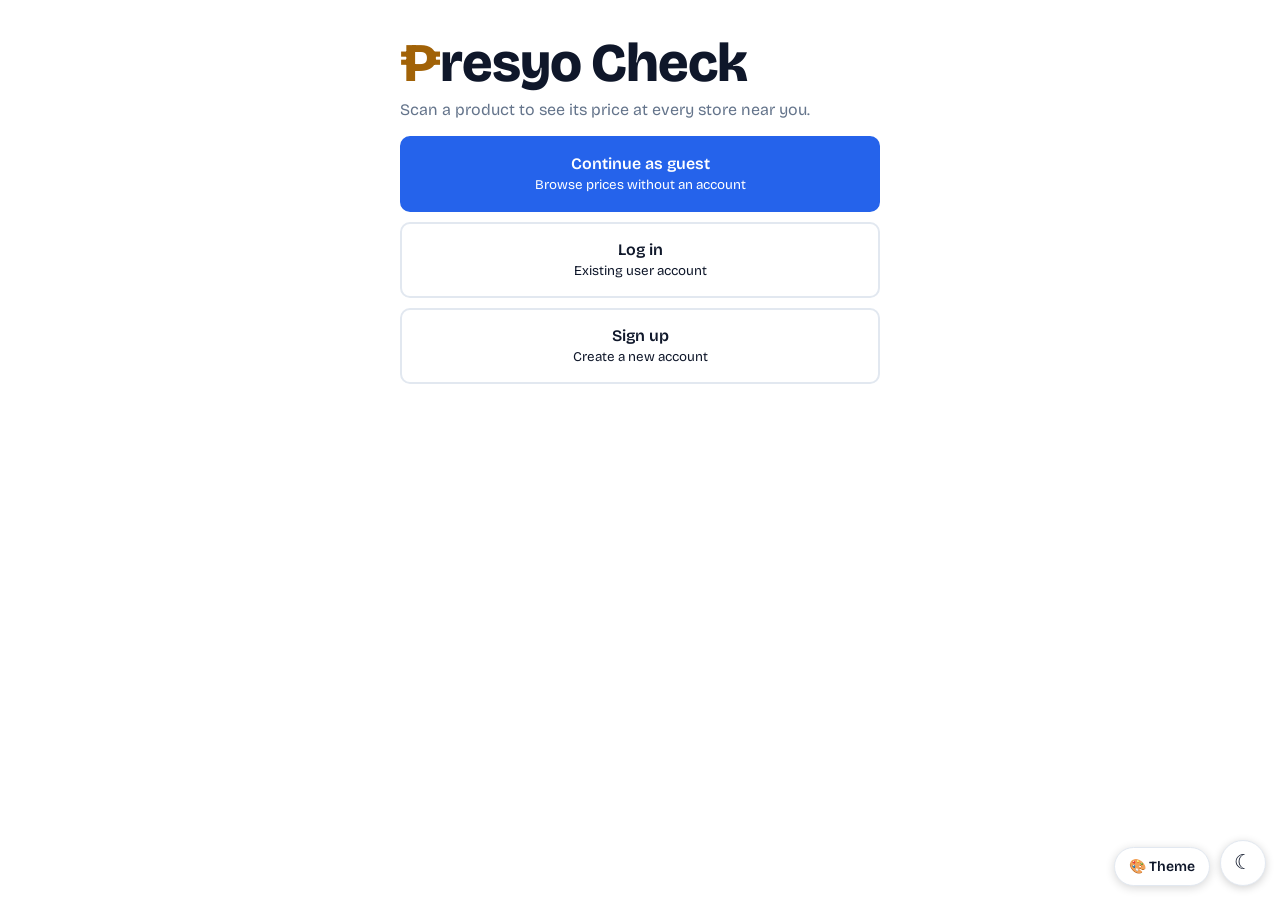
==== commit 289e9e0f: "Add files via upload Added signup page and formatted each file" ====
--- a/index.html
+++ b/index.html
@@ -1,201 +1,241 @@
 <!DOCTYPE html>
 <html lang="en">
 <head>
-<meta charset="utf-8">
-<meta name="viewport" content="width=device-width, initial-scale=1, viewport-fit=cover">
-<title>₱resyo Check</title>
-<link rel="stylesheet" href="https://fonts.googleapis.com/css2?family=Bricolage+Grotesque:wght@400;600;800&display=swap">
-<link rel="stylesheet" href="app.css">
+    <meta charset="utf-8">
+    <meta name="viewport" content="width=device-width, initial-scale=1, viewport-fit=cover">
+    <title>₱resyo Check</title>
+    <link rel="stylesheet" href="https://fonts.googleapis.com/css2?family=Bricolage+Grotesque:wght@400;600;800&display=swap">
+    <link rel="stylesheet" href="app.css">
 </head>
 <body>
-<div class="wrap" id="app"></div>
-<script src="shared.js"></script>
-<script>
-var app=document.getElementById("app"),view=getUser()?"home":"login",msg="",stream=null,timer=null;
-if(location.hash==="#signin")view="signin";
-var promoFilter=getPromoFilter();
-function stopScan(){if(timer){clearInterval(timer);timer=null}if(stream){stream.getTracks().forEach(function(t){t.stop()});stream=null}}
-function go(v){stopScan();view=v;render();window.scrollTo(0,0)}
-function find(code){code=code.trim();var p=findP(code);if(p){location.href=urlCompare(p[0])}else{msg="No product with barcode "+esc(code)+" yet. Check the digits or try a name search.";go("home")}}
-function render(){
- var h="";
- if(view==="login"){
-  h='<h1><span class="pg">₱</span>resyo Check</h1><p class="mute">Scan a product to see its price at every store near you.</p>'+
-  '<button class="btn main" data-a="guest">Continue as guest<small>Browse prices without an account</small></button>'+
-  '<button class="btn" data-a="login">Log in<small>Demo: any name works, no password yet</small></button>'+
-  '<button class="btn" disabled>Sign up<small>Coming soon</small></button>';
- }
- if(view==="home"){
-  h='<div class="cols"><div class="side"><section class="panel">'+
-  '<h2>Find a product</h2><p class="mute">Point your camera or upload a barcode image.</p>'+
-  '<div id="scanbox"></div><button class="btn main" data-a="scan">Scan barcode</button>'+
-  '<input type="file" id="barcodeUpload" accept="image/*" style="display:none"><button class="btn" data-a="upload-trigger">Upload barcode image</button>'+
-  (msg?'<p class="msg" role="status">'+msg+'</p>':'')+
-  '<form class="pair" data-a="code"><input class="in" id="code" inputmode="numeric" placeholder="Or type the barcode number" aria-label="Barcode number"><button class="btn" type="submit">Find</button></form>'+
-  '<button class="btn'+(promoFilter?' main':'')+'" data-a="toggle-promo">🔥 On Promo'+(promoFilter?' (Active)':'')+'</button>'+
-  '<button class="btn" '+(user.guest?'disabled':'data-a="add"')+'>Add a product'+(user.guest?'<small>Log in to add products</small>':'')+'</button></section><section class="panel bp"><h3>Browse products</h3><input class="in" id="name" type="search" placeholder="Search by product name" aria-label="Search by name" value="'+esc(Q)+'">'+filters()+'</section></div><div class="main"><div id="hits">'+hits()+'</div></div></div>';
- }
- if(view==="signin")h='<button class="link" data-a="back">‹ Back</button><h2>Log in</h2><p class="mute">Demo login for now: type any name. Passwords come later.</p><form data-a="signin"><input class="in" id="uname" maxlength="24" placeholder="Your name" aria-label="Your name" required><button class="btn main" type="submit">Log in</button></form>';
- if(view==="add")h='<button class="link" data-a="home">‹ Back</button><h2>Add a product</h2><p class="mute">Fill in what is on the shelf tag and the package.</p><form class="frm" data-a="add">'+bcbox()+fld("pn","Product name (include the variant)")+fld("pb","Brand name","","dl-b")+fld("pm","Parent company / manufacturer","","dl-m")+fld("pc","Product category (separate with commas)","","dl-c")+fld("po","Country of origin","","dl-o","Philippines")+fld("ps","Size / weight (for example 155 g)")+fld("st","Store name","","dl-s")+fld("sl","City / area (for example, Makati)")+fld("sb","Branch, landmark or street (for example, Inside Ayala Malls Circuit, or Pablo Ocampo St.)")+fld("pp","Current price (₱)","number")+
-  '<label style="display:flex;align-items:center;gap:8px;margin:12px 0;cursor:pointer"><input type="checkbox" id="hasPromo" style="width:20px;height:20px"><b>Is this item on promo?</b></label>'+
-  '<div id="promoFields" style="display:none;border:1px solid var(--line);padding:12px;border-radius:8px;margin-bottom:12px">'+
-    promoFields()+
-  '</div>'+
-  '<label>Your rating<select class="in" id="rt"><option value="">No review yet</option><option value="5">5 stars</option><option value="4">4 stars</option><option value="3">3 stars</option><option value="2">2 stars</option><option value="1">1 star</option></select></label><label>Your review (optional)<textarea class="in" id="rv" rows="3"></textarea></label><p class="msg" id="aerr" role="alert"></p><button class="btn main" type="submit">Check and add product</button></form>'+dls();
- app.className="wrap v-"+view;app.innerHTML=((view==="home"||view==="add")?navbar("home"):"")+h;
-}
-var F={b:"",m:"",c:"",o:""},Q="";
-function bcbox(){return '<div id="scanbox"></div><label>Barcode (optional)<input class="in" id="bc" inputmode="numeric" placeholder="Scan, upload, or type the barcode"></label><div class="btns2"><button class="btn" type="button" data-a="fscan">Scan barcode</button><button class="btn" type="button" data-a="fupl">Upload image</button><button class="btn" type="button" data-a="ffill">Fill in details</button></div><input type="file" id="barcodeUploadModal" accept="image/*" style="display:none"><p class="msg" id="bcmsg" role="status"></p>'}
-function fill(c){c=c.trim();var j=P.map(function(p){return p[0]}).indexOf(c),n=document.getElementById("bcmsg");
- if(j<0){n.textContent=c?"No details found for this barcode yet. Fill in the form by hand and the barcode will be saved with the product.":"Type or scan a barcode first.";return}
- var m=M[j],v={pn:m.n,pb:m.b,pm:m.m,pc:m.c,po:m.o,ps:P[j][2]};for(var k in v)document.getElementById(k).value=v[k];
- n.textContent="Details filled in for “"+m.n+"”. Add the store, location and price you saw."}
-function onCode(c){if(view==="add"){stopScan();document.getElementById("scanbox").innerHTML="";document.getElementById("bc").value=c;fill(c)}else find(c)}
-function fail(t){if(view==="add"){document.getElementById("scanbox").innerHTML='<p class="msg">'+t+'</p>'}else{msg=t;render()}}
-var FN={b:["All brands","Brand name"],m:["All manufacturers","Parent company / manufacturer"],c:["All categories","Product category"],o:["All countries","Country of origin"]};
-function vals(k){var s=[];M.forEach(function(m){if(!ok(m,k))return;(k==="c"?m.c.split(", "):[m[k]]).forEach(function(v){if(s.indexOf(v)<0)s.push(v)})});return s.sort()}
-function fopen(k){var h='<div class="modal sheet" role="dialog" aria-modal="true" aria-label="'+FN[k][1]+'"><div class="dlg"><h2>'+FN[k][1]+'</h2><input class="in" id="fs" type="search" autocomplete="off" placeholder="Search '+FN[k][1].toLowerCase()+'" aria-label="Search '+FN[k][1]+'"><div class="list"><p class="mute" id="fnone" hidden>No match. Try a shorter word.</p><button class="item'+(F[k]?'':' sel')+'" data-a="fpick" data-k="'+k+'" data-v="">'+FN[k][0]+(F[k]?'':' ✓')+'</button>';
- vals(k).forEach(function(v){h+='<button class="item'+(F[k]===v?' sel':'')+'" data-a="fpick" data-k="'+k+'" data-v="'+esc(v)+'">'+esc(v)+(F[k]===v?' ✓':'')+'</button>'});
- app.insertAdjacentHTML("beforeend",h+'</div><button class="btn" data-a="dclose">Close</button></div></div>');var f1=app.querySelector(".modal .item");if(f1)f1.focus()}
-document.addEventListener("keydown",function(e){if(e.key==="Escape"){var m=app.querySelector(".modal");if(m)m.remove()}});
-var COLS=["#2f6fb0","#c0392b","#2a8f5b","#7a4b2a","#8e44ad","#d35400"],pend=null;
-function V(id){var el=document.getElementById(id);return el?el.value.trim().replace(/[<>"]/g,""):""}
-function fld(id,l,t,dl,v){return '<label>'+l+'<input class="in" id="'+id+'" type="'+(t||"text")+'"'+(t==="number"?' step="0.01" min="0.01"':'')+(dl?' list="'+dl+'"':'')+' value="'+(v||'')+'"></label>'}
-function dls(){function u(f){var s=[];M.forEach(function(m){f(m).forEach(function(v){if(s.indexOf(v)<0)s.push(v)})});return s}
- function dl(id,a){return '<datalist id="'+id+'">'+a.sort().map(function(v){return '<option value="'+v+'">'}).join('')+'</datalist>'}
- return dl("dl-b",u(function(m){return [m.b]}))+dl("dl-m",u(function(m){return [m.m]}))+dl("dl-c",u(function(m){return m.c.split(", ")}))+dl("dl-o",u(function(m){return [m.o]}))+dl("dl-s",STORES.map(function(s){return s.n}).filter(function(v,i,a){return a.indexOf(v)===i}))}
-function norm(s){return s.toLowerCase().replace(/[^a-z0-9 ]/g," ").split(/\s+/).filter(function(w,i,a){return w&&a.indexOf(w)===i})}
-function sim(a,b){var x=norm(a),y=norm(b),n=x.filter(function(w){return y.indexOf(w)>=0}).length,u=x.length+y.length-n;return u?n/u:0}
-function sidx(n,l,b){b=(b||"").toLowerCase();for(var i=0;i<STORES.length;i++)if(STORES[i].n.toLowerCase()===n.toLowerCase()&&STORES[i].l.toLowerCase()===l.toLowerCase()&&(STORES[i].b||"").toLowerCase()===b)return i;return -1}
-function where(i){return STORES.map(function(s,k){return P[i][3][k]!=null?s.n+" ("+locName(k)+")":null}).filter(Boolean).join("; ")}
-function tryAdd(){
- var d={code:V("bc"),n:V("pn"),b:V("pb"),m:V("pm"),c:V("pc").split(",").map(function(s){return s.trim()}).filter(Boolean).join(", "),o:V("po"),z:V("ps"),s:V("st"),l:V("sl"),br:V("sb"),p:parseFloat(V("pp")),r:+V("rt"),t:V("rv")};
- d.promo=null;
- if(document.getElementById("hasPromo").checked){var rp=readPromo(d.p,user.name),er=document.getElementById("perr");
-  if(rp.e){er.textContent=rp.e;return}
-  er.textContent="";d.promo=rp.p}
-
-
- var miss=[];if(!d.n)miss.push("product name");if(!d.b)miss.push("brand");if(!d.c)miss.push("category");if(!d.s)miss.push("store name");if(!d.l)miss.push("city / area");if(!d.br)miss.push("branch or street");if(!(d.p>0))miss.push("price");
- var ae=document.getElementById("aerr");if(miss.length){ae.textContent="Please fill in: "+miss.join(", ")+".";return}ae.textContent="";pend=d;
- d.j=d.code?P.map(function(p){return p[0]}).indexOf(d.code):-1;if(d.j>=0)return doAdd();
- var si=sidx(d.s,d.l,d.br),out=[];
- P.forEach(function(p,i){var sc=sim(d.b+" "+d.n,M[i].b+" "+M[i].n);if(sc>=0.45){var at=si>=0&&p[3][si]!=null;out.push({i:i,at:at,sc:sc+(at?1:0)})}});
- out.sort(function(a,b){return b.sc-a.sc});
- if(!out.length)return doAdd();
- var h='<div class="modal" role="dialog" aria-modal="true" aria-label="Possible duplicate"><div class="dlg"><h2>This may already exist</h2><p class="mute">Scroll through these similar products before adding “'+d.n+'” at '+d.s+' ('+d.br+', '+d.l+'). Tap one to view it.</p><div class="list">';
- out.forEach(function(o){var m=M[o.i];h+='<button class="item" data-c="'+P[o.i][0]+'"><b>'+m.n+'</b><small>'+P[o.i][2]+' · '+m.b+'</small><br>'+(o.at?'<span class="badge">Already listed at this store</span>':'<small>Sold at: '+where(o.i)+'</small>')+'</button>'});
- app.insertAdjacentHTML("beforeend",h+'</div><div class="btns"><button class="btn" data-a="dclose">Go back</button><button class="btn main" data-a="dadd">It’s different, add it</button></div></div></div>')}
-function doAdd(){var d=pend;if(!d)return;
- var si=sidx(d.s,d.l,d.br);if(si<0){STORES.push({n:d.s,l:d.l,b:d.br});si=STORES.length-1;P.forEach(function(p){p[3].push(null);p[4].push(0);p[5].push(null)})}
- if(d.j>=0){var q=P[d.j],mm=M[d.j];q[3][si]=d.p;if(d.promo)q[5][si]=d.promo;if(d.r){q[4][si]=d.r;mm.rv=(mm.rv||RV).slice();mm.rv.unshift([user.name,d.r,d.t||"(no comment)"])}pend=null;saveDB();location.href=urlCompare(q[0]);return}
- var pr=STORES.map(function(){return null}),rt=STORES.map(function(){return 0}),proms=STORES.map(function(){return null});pr[si]=d.p;rt[si]=d.r;proms[si]=d.promo;
- P.push([d.code||"user-"+(P.length+1),d.n,d.z,pr,rt,proms]);
- M.push({n:d.n,b:d.b,m:d.m,c:d.c,o:d.o,t:[d.b,d.m].concat(d.c.split(", "),[d.o]),col:COLS[P.length%COLS.length],rv:d.r?[[user.name,d.r,d.t||"(no comment)"]]:[]});
- pend=null;saveDB();location.href=urlCompare(P[P.length-1][0])}
-function hits(){
- var t=Q.toLowerCase(),o="";
- P.forEach(function(p,i){
-  var m=M[i];
-  if(!ok(m,""))return;
-  if(t&&(m.n+' '+m.t.join(' ')).toLowerCase().indexOf(t)<0)return;
-  
-  var hasActivePromo=false;
-  p[5].forEach(function(pr){if(isPromoActive(pr))hasActivePromo=true;});
-  if(promoFilter && !hasActivePromo)return;
-
-
-  o+='<button class="item" data-c="'+p[0]+'"><b>'+m.n+' '+(hasActivePromo?'<span class="badge" style="background:#EF4444;color:#fff">PROMO</span>':'')+'</b><small>Tags: '+m.t.join(', ')+'</small></button>';
- });
- return o||'<p class="mute">No product matches. Try fewer filters or a shorter word.</p>';
-}
-function ok(m,x){return (x==="b"||!F.b||m.b===F.b)&&(x==="m"||!F.m||m.m===F.m)&&(x==="o"||!F.o||m.o===F.o)&&(x==="c"||!F.c||m.c.split(", ").indexOf(F.c)>=0)}
-function opts(k){var s=[];M.forEach(function(m){if(!ok(m,k))return;(k==="c"?m.c.split(", "):[m[k]]).forEach(function(v){if(s.indexOf(v)<0)s.push(v)})});s.sort();return s.map(function(v){return '<option'+(F[k]===v?' selected':'')+'>'+esc(v)+'</option>'}).join('')}
-function filters(){return '<div id="fl">'+fl()+'</div>'}
-function fl(){return '<div class="flt">'+[["b","All brands","Brand name"],["m","All manufacturers","Parent company / manufacturer"],["c","All categories","Product category"],["o","All countries","Country of origin"]].map(function(f){return '<div class="fw"><span class="fl-l">'+f[2]+'</span><button type="button" class="in fbtn" data-a="fopen" data-k="'+f[0]+'"><span class="ft">'+esc(F[f[0]]||f[1])+'</span><span aria-hidden="true">▾</span></button></div>'}).join('')+'</div><button class="link" data-a="clear">Clear filters</button>'}
-async function scan(){
- var box=document.getElementById("scanbox");
- if(!("BarcodeDetector" in window)||!navigator.mediaDevices){fail("Camera scanning isn’t available in this browser. Type the barcode instead.");return}
- try{
-  var det=new BarcodeDetector({formats:["ean_13","ean_8","upc_a","upc_e"]});
-  stream=await navigator.mediaDevices.getUserMedia({video:{facingMode:"environment"}});
-  box.innerHTML='<div class="scan"><video id="vid" playsinline muted></video></div><p class="msg">Hold the barcode inside the frame.</p>';
-  var v=document.getElementById("vid");v.srcObject=stream;await v.play();
-  timer=setInterval(async function(){try{var r=await det.detect(v);if(r.length)onCode(r[0].rawValue)}catch(e){}},400);
- }catch(e){stopScan();fail("Couldn’t open the camera. Allow camera access, or type the barcode instead.")}
-}
-async function handleBarcodeImage(file){
- if(!("BarcodeDetector" in window)){
-  if(view==="add") document.getElementById("bcmsg").textContent = "BarcodeDetector API is not supported in this browser.";
-  else { msg = "BarcodeDetector API is not supported in this browser."; render(); }
-  return;
- }
- try {
-  var det = new BarcodeDetector({formats:["ean_13","ean_8","upc_a","upc_e"]});
-  var imgEl = document.createElement("img");
-  var url = URL.createObjectURL(file);
-  imgEl.src = url;
-  await new Promise((resolve, reject) => { imgEl.onload = resolve; imgEl.onerror = reject; });
-  var codes = await det.detect(imgEl);
-  URL.revokeObjectURL(url);
-  if(codes.length > 0){
-   onCode(codes[0].rawValue);
-  } else {
-   if(view==="add") document.getElementById("bcmsg").textContent = "No barcode detected in the uploaded image.";
-   else { msg = "No barcode detected in the uploaded image. Try another photo."; render(); }
-  }
- } catch(err){
-  if(view==="add") document.getElementById("bcmsg").textContent = "Failed to process the uploaded image.";
-  else { msg = "Failed to process the uploaded image."; render(); }
- }
-}
-app.addEventListener("click",function(e){
- var b=e.target.closest("button");if(e.target.classList.contains("modal")){e.target.remove();return}if(!b||b.disabled)return;
- var a=b.dataset.a;
- if(a==="guest"){user={guest:true};setUser(user);go("home")}
- if(a==="logout"){user={guest:true};setUser(null);msg="";go("login")}
- if(a==="home"){msg="";go("home")}
- if(a==="clear"){F={b:"",m:"",c:"",o:""};render()}
- if(a==="login")go("signin");
- if(a==="back")go("login");
- if(a==="add")go("add");
- if(a==="dadd")doAdd();
- if(a==="fopen")fopen(b.dataset.k);
- if(a==="fpick"){var k=b.dataset.k;F[k]=b.dataset.v;var md2=app.querySelector(".modal");if(md2)md2.remove();document.getElementById("fl").innerHTML=fl();document.getElementById("hits").innerHTML=hits();var fb=document.querySelector('.fbtn[data-k="'+k+'"]');if(fb)fb.focus()}
- if(a==="fscan")scan();
- if(a==="upload-trigger")document.getElementById("barcodeUpload").click();
- if(a==="fupl")document.getElementById("barcodeUploadModal").click();
- if(a==="ffill")fill(V("bc"));
- if(a==="dclose"){var md=app.querySelector(".modal");if(md)md.remove()}
- if(a==="scan")scan();
- if(a==="toggle-promo"){promoFilter=!promoFilter;setPromoFilter(promoFilter);render()}
- if(b.dataset.c)find(b.dataset.c);
-});
-document.addEventListener("change",function(e){
- if(e.target.id==="barcodeUpload" && e.target.files.length){
-  handleBarcodeImage(e.target.files[0]);
-  e.target.value = "";
- }
- if(e.target.id==="barcodeUploadModal" && e.target.files.length){
-  handleBarcodeImage(e.target.files[0]);
-  e.target.value = "";
- }
- if(e.target.id==="hasPromo"){
-  var pf=document.getElementById("promoFields");
-  if(pf) pf.style.display = e.target.checked ? "block" : "none";
- }
-});
-app.addEventListener("submit",function(e){e.preventDefault();var a=e.target.dataset.a;
- if(a==="code"){var c=document.getElementById("code").value;if(c.trim())find(c)}
- if(a==="signin"){var n=V("uname");if(n){user={guest:false,name:n};setUser(user);go("home")}}
- if(a==="add")tryAdd()});
-app.addEventListener("input",function(e){if(e.target.id==="name"){Q=e.target.value;document.getElementById("hits").innerHTML=hits()}
- if(e.target.id==="fs"){var t=e.target.value.trim().toLowerCase(),n=0;app.querySelectorAll(".modal .list .item").forEach(function(b,i){var show=t?(i>0&&b.textContent.toLowerCase().indexOf(t)>=0):true;b.hidden=!show;if(show&&i>0)n++});document.getElementById("fnone").hidden=!t||n>0}});
-app.addEventListener("change",function(e){var k=e.target.dataset.f;if(k){F[k]=e.target.value;document.getElementById("fl").innerHTML=fl();var s=document.querySelector('[data-f="'+k+'"]');if(s)s.focus();document.getElementById("hits").innerHTML=hits()}});
-
-
-window.addEventListener("hashchange",function(){if(location.hash==="#signin")go("signin")});
-render();</script>
-<script src="theme.js"></script>
+    <div class="wrap" id="app"></div>
+    <script src="shared.js"></script>
+    <script>
+        var app = document.getElementById("app"), view = getUser() ? "home" : "login", msg = "", stream = null, timer = null;
+        if (location.hash === "#signin") view = "signin";
+        if (location.hash === "#signup") view = "signup";
+        var promoFilter = getPromoFilter();
+        function stopScan() { if (timer) { clearInterval(timer); timer = null } if (stream) { stream.getTracks().forEach(function (t) { t.stop() }); stream = null } }
+        function go(v) { stopScan(); view = v; render(); window.scrollTo(0, 0) }
+        function find(code) { code = code.trim(); var p = findP(code); if (p) { location.href = urlCompare(p[0]) } else { msg = "No product with barcode " + esc(code) + " yet. Check the digits or try a name search."; go("home") } }
+        function render() {
+            var h = "";
+            if (view === "login") {
+                h = '<h1><span class="pg">₱</span>resyo Check</h1><p class="mute">Scan a product to see its price at every store near you.</p>' +
+                    '<button class="btn main" data-a="guest">Continue as guest<small>Browse prices without an account</small></button>' +
+                    '<button class="btn" data-a="login">Log in<small>Existing user account</small></button>' +
+                    '<button class="btn" data-a="go-signup">Sign up<small>Create a new account</small></button>';
+            }
+            if (view === "home") {
+                h = '<div class="cols"><div class="side"><section class="panel">' +
+                    '<h2>Find a product</h2><p class="mute">Point your camera or upload a barcode image.</p>' +
+                    '<div id="scanbox"></div><button class="btn main" data-a="scan">Scan barcode</button>' +
+                    '<input type="file" id="barcodeUpload" accept="image/*" style="display:none"><button class="btn" data-a="upload-trigger">Upload barcode image</button>' +
+                    (msg ? '<p class="msg" role="status">' + msg + '</p>' : '') +
+                    '<form class="pair" data-a="code"><input class="in" id="code" inputmode="numeric" placeholder="Or type the barcode number" aria-label="Barcode number"><button class="btn" type="submit">Find</button></form>' +
+                    '<button class="btn' + (promoFilter ? ' main' : '') + '" data-a="toggle-promo">🔥 On Promo' + (promoFilter ? ' (Active)' : '') + '</button>' +
+                    '<button class="btn" ' + (user.guest ? 'disabled' : 'data-a="add"') + '>Add a product' + (user.guest ? '<small>Log in to add products</small>' : '') + '</button></section><section class="panel bp"><h3>Browse products</h3><input class="in" id="name" type="search" placeholder="Search by product name" aria-label="Search by name" value="' + esc(Q) + '">' + filters() + '</section></div><div class="main"><div id="hits">' + hits() + '</div></div></div>';
+            }
+            if (view === "signin") h = '<button class="link" data-a="back">‹ Back</button><h2>Log in</h2><p class="mute">Log in to your account.</p><form data-a="signin"><input class="in" id="uname" maxlength="24" placeholder="Your username" aria-label="Your username" required><button class="btn main" type="submit">Log in</button></form>';
+            if (view === "signup") h = '<button class="link" data-a="back">‹ Back</button><h2>Create an Account</h2><p class="mute">Sign up to add products, tag promos, and write reviews.</p><form class="frm" data-a="do-signup"><label>First name<input class="in" id="reg-fname" required></label><label>Middle name (optional)<input class="in" id="reg-mname"></label><label>Last name<input class="in" id="reg-lname" required></label><label>Email address<input class="in" id="reg-email" type="email" required></label><label>Username<input class="in" id="reg-uname" maxlength="24" required></label><label>Password<input class="in" id="reg-pword" type="password" required></label><p class="msg" id="suerr" role="alert"></p><button class="btn main" type="submit">Sign up & Log in</button></form>';
+            if (view === "add") h = '<button class="link" data-a="home">‹ Back</button><h2>Add a product</h2><p class="mute">Fill in what is on the shelf tag and the package.</p><form class="frm" data-a="add">' + bcbox() + fld("pn", "Product name (include the variant)") + fld("pb", "Brand name", "", "dl-b") + fld("pm", "Parent company / manufacturer", "", "dl-m") + fld("pc", "Product category (separate with commas)", "", "dl-c") + fld("po", "Country of origin", "", "dl-o", "Philippines") + fld("ps", "Size / weight (for example 155 g)") + fld("st", "Store name", "", "dl-s") + fld("sl", "City / area (for example, Makati)") + fld("sb", "Branch, landmark or street (for example, Inside Ayala Malls Circuit, or Pablo Ocampo St.)") + fld("pp", "Current price (₱)", "number") +
+                '<label style="display:flex;align-items:center;gap:8px;margin:12px 0;cursor:pointer"><input type="checkbox" id="hasPromo" style="width:20px;height:20px"><b>Is this item on promo?</b></label>' +
+                '<div id="promoFields" style="display:none;border:1px solid var(--line);padding:12px;border-radius:8px;margin-bottom:12px">' +
+                promoFields() +
+                '</div>' +
+                '<label>Your rating<select class="in" id="rt"><option value="">No review yet</option><option value="5">5 stars</option><option value="4">4 stars</option><option value="3">3 stars</option><option value="2">2 stars</option><option value="1">1 star</option></select></label><label>Your review (optional)<textarea class="in" id="rv" rows="3"></textarea></label><p class="msg" id="aerr" role="alert"></p><button class="btn main" type="submit">Check and add product</button></form>' + dls();
+            app.className = "wrap v-" + view; app.innerHTML = ((view === "home" || view === "add") ? navbar("home") : "") + h;
+        }
+        var F = { b: "", m: "", c: "", o: "" }, Q = "";
+        function bcbox() { return '<div id="scanbox"></div><label>Barcode (optional)<input class="in" id="bc" inputmode="numeric" placeholder="Scan, upload, or type the barcode"></label><div class="btns2"><button class="btn" type="button" data-a="fscan">Scan barcode</button><button class="btn" type="button" data-a="fupl">Upload image</button><button class="btn" type="button" data-a="ffill">Fill in details</button></div><input type="file" id="barcodeUploadModal" accept="image/*" style="display:none"><p class="msg" id="bcmsg" role="status"></p>' }
+        function fill(c) {
+            c = c.trim(); var j = P.map(function (p) { return p[0] }).indexOf(c), n = document.getElementById("bcmsg");
+            if (j < 0) { n.textContent = c ? "No details found for this barcode yet. Fill in the form by hand and the barcode will be saved with the product." : "Type or scan a barcode first."; return }
+            var m = M[j], v = { pn: m.n, pb: m.b, pm: m.m, pc: m.c, po: m.o, ps: P[j][2] }; for (var k in v) document.getElementById(k).value = v[k];
+            n.textContent = "Details filled in for “" + m.n + "”. Add the store, location and price you saw."
+        }
+        function onCode(c) { if (view === "add") { stopScan(); document.getElementById("scanbox").innerHTML = ""; document.getElementById("bc").value = c; fill(c) } else find(c) }
+        function fail(t) { if (view === "add") { document.getElementById("scanbox").innerHTML = '<p class="msg">' + t + '</p>' } else { msg = t; render() } }
+        var FN = { b: ["All brands", "Brand name"], m: ["All manufacturers", "Parent company / manufacturer"], c: ["All categories", "Product category"], o: ["All countries", "Country of origin"] };
+        function vals(k) { var s = []; M.forEach(function (m) { if (!ok(m, k)) return; (k === "c" ? m.c.split(", ") : [m[k]]).forEach(function (v) { if (s.indexOf(v) < 0) s.push(v) }) }); return s.sort() }
+        function fopen(k) {
+            var h = '<div class="modal sheet" role="dialog" aria-modal="true" aria-label="' + FN[k][1] + '"><div class="dlg"><h2>' + FN[k][1] + '</h2><input class="in" id="fs" type="search" autocomplete="off" placeholder="Search ' + FN[k][1].toLowerCase() + '" aria-label="Search ' + FN[k][1] + '"><div class="list"><p class="mute" id="fnone" hidden>No match. Try a shorter word.</p><button class="item' + (F[k] ? '' : ' sel') + '" data-a="fpick" data-k="' + k + '" data-v="">' + FN[k][0] + (F[k] ? '' : ' ✓') + '</button>';
+            vals(k).forEach(function (v) { h += '<button class="item' + (F[k] === v ? ' sel' : '') + '" data-a="fpick" data-k="' + k + '" data-v="' + esc(v) + '">' + esc(v) + (F[k] === v ? ' ✓' : '') + '</button>' });
+            app.insertAdjacentHTML("beforeend", h + '</div><button class="btn" data-a="dclose">Close</button></div></div>'); var f1 = app.querySelector(".modal .item"); if (f1) f1.focus()
+        }
+        document.addEventListener("keydown", function (e) { if (e.key === "Escape") { var m = app.querySelector(".modal"); if (m) m.remove() } });
+        var COLS = ["#2f6fb0", "#c0392b", "#2a8f5b", "#7a4b2a", "#8e44ad", "#d35400"], pend = null;
+        function V(id) { var el = document.getElementById(id); return el ? el.value.trim().replace(/[<>"]/g, "") : "" }
+        function fld(id, l, t, dl, v) { return '<label>' + l + '<input class="in" id="' + id + '" type="' + (t || "text") + '"' + (t === "number" ? ' step="0.01" min="0.01"' : '') + (dl ? ' list="' + dl + '"' : '') + ' value="' + (v || '') + '"></label>' }
+        function dls() {
+            function u(f) { var s = []; M.forEach(function (m) { f(m).forEach(function (v) { if (s.indexOf(v) < 0) s.push(v) }) }); return s }
+            function dl(id, a) { return '<datalist id="' + id + '">' + a.sort().map(function (v) { return '<option value="' + v + '">' }).join('') + '</datalist>' }
+            return dl("dl-b", u(function (m) { return [m.b] })) + dl("dl-m", u(function (m) { return [m.m] })) + dl("dl-c", u(function (m) { return m.c.split(", ") })) + dl("dl-o", u(function (m) { return [m.o] })) + dl("dl-s", STORES.map(function (s) { return s.n }).filter(function (v, i, a) { return a.indexOf(v) === i }))
+        }
+        function norm(s) { return s.toLowerCase().replace(/[^a-z0-9 ]/g, " ").split(/\s+/).filter(function (w, i, a) { return w && a.indexOf(w) === i }) }
+        function sim(a, b) { var x = norm(a), y = norm(b), n = x.filter(function (w) { return y.indexOf(w) >= 0 }).length, u = x.length + y.length - n; return u ? n / u : 0 }
+        function sidx(n, l, b) { b = (b || "").toLowerCase(); for (var i = 0; i < STORES.length; i++)if (STORES[i].n.toLowerCase() === n.toLowerCase() && STORES[i].l.toLowerCase() === l.toLowerCase() && (STORES[i].b || "").toLowerCase() === b) return i; return -1 }
+        function where(i) { return STORES.map(function (s, k) { return P[i][3][k] != null ? s.n + " (" + locName(k) + ")" : null }).filter(Boolean).join("; ") }
+        function tryAdd() {
+            var d = { code: V("bc"), n: V("pn"), b: V("pb"), m: V("pm"), c: V("pc").split(",").map(function (s) { return s.trim() }).filter(Boolean).join(", "), o: V("po"), z: V("ps"), s: V("st"), l: V("sl"), br: V("sb"), p: parseFloat(V("pp")), r: +V("rt"), t: V("rv") };
+            d.promo = null;
+            if (document.getElementById("hasPromo").checked) {
+                var rp = readPromo(d.p, user.name), er = document.getElementById("perr");
+                if (rp.e) { er.textContent = rp.e; return }
+                er.textContent = ""; d.promo = rp.p
+            }
+
+
+            var miss = []; if (!d.n) miss.push("product name"); if (!d.b) miss.push("brand"); if (!d.c) miss.push("category"); if (!d.s) miss.push("store name"); if (!d.l) miss.push("city / area"); if (!d.br) miss.push("branch or street"); if (!(d.p > 0)) miss.push("price");
+            var ae = document.getElementById("aerr"); if (miss.length) { ae.textContent = "Please fill in: " + miss.join(", ") + "."; return } ae.textContent = ""; pend = d;
+            d.j = d.code ? P.map(function (p) { return p[0] }).indexOf(d.code) : -1; if (d.j >= 0) return doAdd();
+            var si = sidx(d.s, d.l, d.br), out = [];
+            P.forEach(function (p, i) { var sc = sim(d.b + " " + d.n, M[i].b + " " + M[i].n); if (sc >= 0.45) { var at = si >= 0 && p[3][si] != null; out.push({ i: i, at: at, sc: sc + (at ? 1 : 0) }) } });
+            out.sort(function (a, b) { return b.sc - a.sc });
+            if (!out.length) return doAdd();
+            var h = '<div class="modal" role="dialog" aria-modal="true" aria-label="Possible duplicate"><div class="dlg"><h2>This may already exist</h2><p class="mute">Scroll through these similar products before adding “' + d.n + '” at ' + d.s + ' (' + d.br + ', ' + d.l + '). Tap one to view it.</p><div class="list">';
+            out.forEach(function (o) { var m = M[o.i]; h += '<button class="item" data-c="' + P[o.i][0] + '"><b>' + m.n + '</b><small>' + P[o.i][2] + ' · ' + m.b + '</small><br>' + (o.at ? '<span class="badge">Already listed at this store</span>' : '<small>Sold at: ' + where(o.i) + '</small>') + '</button>' });
+            app.insertAdjacentHTML("beforeend", h + '</div><div class="btns"><button class="btn" data-a="dclose">Go back</button><button class="btn main" data-a="dadd">It’s different, add it</button></div></div></div>')
+        }
+        function doAdd() {
+            var d = pend; if (!d) return;
+            var si = sidx(d.s, d.l, d.br); if (si < 0) { STORES.push({ n: d.s, l: d.l, b: d.br }); si = STORES.length - 1; P.forEach(function (p) { p[3].push(null); p[4].push(0); p[5].push(null) }) }
+            if (d.j >= 0) { var q = P[d.j], mm = M[d.j]; q[3][si] = d.p; if (d.promo) q[5][si] = d.promo; if (d.r) { q[4][si] = d.r; mm.rv = (mm.rv || RV).slice(); mm.rv.unshift([user.name, d.r, d.t || "(no comment)"]) } pend = null; saveDB(); location.href = urlCompare(q[0]); return }
+            var pr = STORES.map(function () { return null }), rt = STORES.map(function () { return 0 }), proms = STORES.map(function () { return null }); pr[si] = d.p; rt[si] = d.r; proms[si] = d.promo;
+            P.push([d.code || "user-" + (P.length + 1), d.n, d.z, pr, rt, proms]);
+            M.push({ n: d.n, b: d.b, m: d.m, c: d.c, o: d.o, t: [d.b, d.m].concat(d.c.split(", "), [d.o]), col: COLS[P.length % COLS.length], rv: d.r ? [[user.name, d.r, d.t || "(no comment)"]] : [] });
+            pend = null; saveDB(); location.href = urlCompare(P[P.length - 1][0])
+        }
+        function hits() {
+            var t = Q.toLowerCase(), o = "";
+            P.forEach(function (p, i) {
+                var m = M[i];
+                if (!ok(m, "")) return;
+                if (t && (m.n + ' ' + m.t.join(' ')).toLowerCase().indexOf(t) < 0) return;
+
+                var hasActivePromo = false;
+                p[5].forEach(function (pr) { if (isPromoActive(pr)) hasActivePromo = true; });
+                if (promoFilter && !hasActivePromo) return;
+
+
+                o += '<button class="item" data-c="' + p[0] + '"><b>' + m.n + ' ' + (hasActivePromo ? '<span class="badge" style="background:#EF4444;color:#fff">PROMO</span>' : '') + '</b><small>Tags: ' + m.t.join(', ') + '</small></button>';
+            });
+            return o || '<p class="mute">No product matches. Try fewer filters or a shorter word.</p>';
+        }
+        function ok(m, x) { return (x === "b" || !F.b || m.b === F.b) && (x === "m" || !F.m || m.m === F.m) && (x === "o" || !F.o || m.o === F.o) && (x === "c" || !F.c || m.c.split(", ").indexOf(F.c) >= 0) }
+        function opts(k) { var s = []; M.forEach(function (m) { if (!ok(m, k)) return; (k === "c" ? m.c.split(", ") : [m[k]]).forEach(function (v) { if (s.indexOf(v) < 0) s.push(v) }) }); s.sort(); return s.map(function (v) { return '<option' + (F[k] === v ? ' selected' : '') + '>' + esc(v) + '</option>' }).join('') }
+        function filters() { return '<div id="fl">' + fl() + '</div>' }
+        function fl() { return '<div class="flt">' + [["b", "All brands", "Brand name"], ["m", "All manufacturers", "Parent company / manufacturer"], ["c", "All categories", "Product category"], ["o", "All countries", "Country of origin"]].map(function (f) { return '<div class="fw"><span class="fl-l">' + f[2] + '</span><button type="button" class="in fbtn" data-a="fopen" data-k="' + f[0] + '"><span class="ft">' + esc(F[f[0]] || f[1]) + '</span><span aria-hidden="true">▾</span></button></div>' }).join('') + '</div><button class="link" data-a="clear">Clear filters</button>' }
+        async function scan() {
+            var box = document.getElementById("scanbox");
+            if (!("BarcodeDetector" in window) || !navigator.mediaDevices) { fail("Camera scanning isn’t available in this browser. Type the barcode instead."); return }
+            try {
+                var det = new BarcodeDetector({ formats: ["ean_13", "ean_8", "upc_a", "upc_e"] });
+                stream = await navigator.mediaDevices.getUserMedia({ video: { facingMode: "environment" } });
+                box.innerHTML = '<div class="scan"><video id="vid" playsinline muted></video></div><p class="msg">Hold the barcode inside the frame.</p>';
+                var v = document.getElementById("vid"); v.srcObject = stream; await v.play();
+                timer = setInterval(async function () { try { var r = await det.detect(v); if (r.length) onCode(r[0].rawValue) } catch (e) { } }, 400);
+            } catch (e) { stopScan(); fail("Couldn’t open the camera. Allow camera access, or type the barcode instead.") }
+        }
+        async function handleBarcodeImage(file) {
+            if (!("BarcodeDetector" in window)) {
+                if (view === "add") document.getElementById("bcmsg").textContent = "BarcodeDetector API is not supported in this browser.";
+                else { msg = "BarcodeDetector API is not supported in this browser."; render(); }
+                return;
+            }
+            try {
+                var det = new BarcodeDetector({ formats: ["ean_13", "ean_8", "upc_a", "upc_e"] });
+                var imgEl = document.createElement("img");
+                var url = URL.createObjectURL(file);
+                imgEl.src = url;
+                await new Promise((resolve, reject) => { imgEl.onload = resolve; imgEl.onerror = reject; });
+                var codes = await det.detect(imgEl);
+                URL.revokeObjectURL(url);
+                if (codes.length > 0) {
+                    onCode(codes[0].rawValue);
+                } else {
+                    if (view === "add") document.getElementById("bcmsg").textContent = "No barcode detected in the uploaded image.";
+                    else { msg = "No barcode detected in the uploaded image. Try another photo."; render(); }
+                }
+            } catch (err) {
+                if (view === "add") document.getElementById("bcmsg").textContent = "Failed to process the uploaded image.";
+                else { msg = "Failed to process the uploaded image."; render(); }
+            }
+        }
+        app.addEventListener("click", function (e) {
+            var b = e.target.closest("button"); if (e.target.classList.contains("modal")) { e.target.remove(); return } if (!b || b.disabled) return;
+            var a = b.dataset.a;
+            if (a === "guest") { user = { guest: true }; setUser(user); go("home") }
+            if (a === "logout") { user = { guest: true }; setUser(null); msg = ""; go("login") }
+            if (a === "home") { msg = ""; go("home") }
+            if (a === "clear") { F = { b: "", m: "", c: "", o: "" }; render() }
+            if (a === "login") go("signin");
+            if (a === "go-signup") go("signup");
+            if (a === "back") go("login");
+            if (a === "add") go("add");
+            if (a === "dadd") doAdd();
+            if (a === "fopen") fopen(b.dataset.k);
+            if (a === "fpick") { var k = b.dataset.k; F[k] = b.dataset.v; var md2 = app.querySelector(".modal"); if (md2) md2.remove(); document.getElementById("fl").innerHTML = fl(); document.getElementById("hits").innerHTML = hits(); var fb = document.querySelector('.fbtn[data-k="' + k + '"]'); if (fb) fb.focus() }
+            if (a === "fscan") scan();
+            if (a === "upload-trigger") document.getElementById("barcodeUpload").click();
+            if (a === "fupl") document.getElementById("barcodeUploadModal").click();
+            if (a === "ffill") fill(V("bc"));
+            if (a === "dclose") { var md = app.querySelector(".modal"); if (md) md.remove() }
+            if (a === "scan") scan();
+            if (a === "toggle-promo") { promoFilter = !promoFilter; setPromoFilter(promoFilter); render() }
+            if (b.dataset.c) find(b.dataset.c);
+        });
+        document.addEventListener("change", function (e) {
+            if (e.target.id === "barcodeUpload" && e.target.files.length) {
+                handleBarcodeImage(e.target.files[0]);
+                e.target.value = "";
+            }
+            if (e.target.id === "barcodeUploadModal" && e.target.files.length) {
+                handleBarcodeImage(e.target.files[0]);
+                e.target.value = "";
+            }
+            if (e.target.id === "hasPromo") {
+                var pf = document.getElementById("promoFields");
+                if (pf) pf.style.display = e.target.checked ? "block" : "none";
+            }
+        });
+        app.addEventListener("submit", function (e) {
+            e.preventDefault(); var a = e.target.dataset.a;
+            if (a === "code") { var c = document.getElementById("code").value; if (c.trim()) find(c) }
+            if (a === "signin") { var n = V("uname"); if (n) { user = { guest: false, name: n }; setUser(user); go("home") } }
+            if (a === "do-signup") {
+                var fname = V("reg-fname"), mname = V("reg-mname"), lname = V("reg-lname");
+                var email = V("reg-email"), uname = V("reg-uname"), pword = V("reg-pword");
+                if (!fname || !lname || !email || !uname || !pword) {
+                    document.getElementById("suerr").textContent = "Please fill in all required fields.";
+                    return;
+                }
+                user = {
+                    guest: false,
+                    firstName: fname,
+                    middleName: mname,
+                    lastName: lname,
+                    name: fname + (mname ? " " + mname : "") + " " + lname,
+                    username: uname,
+                    email: email
+                };
+                setUser(user);
+                go("home");
+            }
+            if (a === "add") tryAdd()
+        });
+        app.addEventListener("input", function (e) {
+            if (e.target.id === "name") { Q = e.target.value; document.getElementById("hits").innerHTML = hits() }
+            if (e.target.id === "fs") { var t = e.target.value.trim().toLowerCase(), n = 0; app.querySelectorAll(".modal .list .item").forEach(function (b, i) { var show = t ? (i > 0 && b.textContent.toLowerCase().indexOf(t) >= 0) : true; b.hidden = !show; if (show && i > 0) n++ }); document.getElementById("fnone").hidden = !t || n > 0 }
+        });
+        app.addEventListener("change", function (e) { var k = e.target.dataset.f; if (k) { F[k] = e.target.value; document.getElementById("fl").innerHTML = fl(); var s = document.querySelector('[data-f="' + k + '"]'); if (s) s.focus(); document.getElementById("hits").innerHTML = hits() } });
+
+
+        window.addEventListener("hashchange", function () { 
+            if (location.hash === "#signin") go("signin");
+            if (location.hash === "#signup") go("signup");
+        });
+        render();</script>
+    <script src="theme.js"></script>
 </body>
 </html>
--- a/app.css
+++ b/app.css
@@ -1,188 +1,1324 @@
-:root{--bg:#F1F5F9;--surf:#FFFFFF;--ink:#0F172A;--mute:#64748B;--line:#CBD5E1;--green:#4F46E5;--deep:#3730A3;--hd:#3730A3;--link:#4F46E5;--focus:#4F46E5;--ongreen:#FFFFFF;--star:#F97316;--tag:#F97316;--tagink:#0F172A;box-sizing:border-box;padding-top:env(safe-area-inset-top,0px);padding-bottom:env(safe-area-inset-bottom,0px)}
-@media (prefers-color-scheme:dark){:root:not([data-theme="light"]){--bg:#090D16;--surf:#1E293B;--ink:#F8FAFC;--mute:#94A3B8;--line:#334155;--green:#6366F1;--deep:#4F46E5;--hd:#818CF8;--link:#818CF8;--focus:#818CF8;--ongreen:#FFFFFF;--star:#FB923C;--tag:#FB923C;--tagink:#090D16}}
-:root[data-theme="dark"]{--bg:#090D16;--surf:#1E293B;--ink:#F8FAFC;--mute:#94A3B8;--line:#334155;--green:#6366F1;--deep:#4F46E5;--hd:#818CF8;--link:#818CF8;--focus:#818CF8;--ongreen:#FFFFFF;--star:#FB923C;--tag:#FB923C;--tagink:#090D16}
-*,*::before,*::after{box-sizing:inherit}
-html{scroll-padding-top:env(safe-area-inset-top,0px);scroll-behavior:smooth}
-body{margin:0;background:var(--bg);color:var(--ink);font:16px/1.5 "Bricolage Grotesque",system-ui,-apple-system,"Segoe UI",sans-serif}
-.wrap{max-width:1800px;margin:0 auto;padding:20px 16px 60px}
-h1{font-size:clamp(2.2rem,9vw,3.4rem);line-height:1;margin:0 0 8px;font-weight:800;letter-spacing:-.02em}
-h2{font-size:1.5rem;margin:6px 0 2px;line-height:1.15}
-p{margin:0 0 14px}.mute{color:var(--mute)}
-button,input{font:inherit;color:inherit}
-button:focus-visible,input:focus-visible{outline:3px solid var(--green);outline-offset:2px}
-.btn{display:block;width:100%;padding:14px 16px;border-radius:10px;border:2px solid var(--ink);background:var(--surf);cursor:pointer;font-weight:600;text-align:center;margin-bottom:10px}
-.btn.main{background:var(--green);color:var(--ongreen);border-color:var(--green)}
-.btn:disabled{opacity:.5;cursor:not-allowed;border-style:dashed}
-.btn small{display:block;font-weight:400}
-.top{display:flex;justify-content:space-between;align-items:center;margin-bottom:18px}
-.chip{background:var(--tag);color:var(--tagink);border-radius:999px;padding:2px 10px;font-size:.85rem;font-weight:600}
-.link{background:none;border:0;color:var(--green);cursor:pointer;padding:6px 0;font-weight:600}
-.in{width:100%;padding:12px 14px;border:2px solid var(--ink);border-radius:10px;background:var(--surf);margin-bottom:10px}
-.pair{display:flex;gap:8px}.pair .in{margin:0}.pair .btn{width:auto;margin:0}
-.item{display:block;width:100%;text-align:left;background:var(--surf);border:1px solid var(--line);border-radius:10px;padding:12px;margin-bottom:8px;cursor:pointer}
-.item b{display:block}.item small{color:var(--mute)}
-.store{display:grid;grid-template-columns:1fr auto;gap:2px 12px;align-items:center}
-.price{font-size:1.25rem;font-weight:800;text-align:right}
-.price.min{background:var(--tag);color:var(--tagink);border-radius:6px;padding:0 8px}
-.stars{color:var(--mute);font-size:.9rem}
-.lock{border:2px dashed var(--line);border-radius:10px;padding:14px;margin-top:12px}
-.lock b{display:block}
-.scan{position:relative;background:#000;border-radius:10px;overflow:hidden;margin-bottom:10px}
-.scan video{width:100%;display:block;max-height:260px;object-fit:cover}
-.msg{font-size:.9rem;color:var(--mute);margin:0 0 10px}
-hr{border:0;border-top:1px solid var(--line);margin:18px 0}
-.pimg{background:var(--surf);border:1px solid var(--line);border-radius:10px;display:flex;justify-content:center;padding:14px;margin:12px 0}
-.pimg svg{width:140px;height:auto}
-h3{font-size:1.1rem;margin:16px 0 6px}h3.pn{font-size:1.4rem;margin:0 0 8px}
-.det{display:grid;grid-template-columns:auto 1fr;gap:4px 14px;margin:0 0 14px}.det dt{color:var(--mute)}.det dd{margin:0;font-weight:600}
-.rv{position:relative}
-.rvs{max-height:230px;overflow-y:auto;border:1px solid var(--line);border-radius:10px;background:var(--surf);padding:4px 12px}
-.rvs.blur .r{filter:blur(5px);user-select:none}
-.r{padding:10px 0;border-bottom:1px solid var(--line)}
-.ov{position:absolute;inset:0;display:flex;align-items:center;justify-content:center;pointer-events:none;text-align:center;padding:12px;font-weight:800}
-.ov span{background:var(--surf);border:2px solid var(--ink);border-radius:8px;padding:6px 12px}
-.flt{display:grid;grid-template-columns:repeat(auto-fit,minmax(150px,1fr));gap:8px;margin-bottom:12px}
-.flt label{font-size:.85rem;color:var(--mute)}.flt .in{margin:4px 0 0;padding:10px}
-.modal{position:fixed;inset:0;background:rgba(0,0,0,.55);display:flex;align-items:center;justify-content:center;padding:16px;z-index:5}
-.dlg{background:var(--surf);border:2px solid var(--ink);border-radius:12px;max-width:480px;width:100%;padding:16px}
-.dlg .list{max-height:240px;overflow-y:auto;margin:10px 0;border:1px solid var(--line);border-radius:8px;padding:8px 10px}
-.dlg .btns{display:flex;gap:8px}.dlg .btns .btn{margin:0}
-.btns2{display:flex;gap:8px;margin-bottom:6px}.btns2 .btn{margin:0}
-.badge{display:inline-block;background:var(--tag);color:var(--tagink);border-radius:6px;padding:0 6px;font-size:.8rem;font-weight:600}
-.frm label{display:block;font-size:.85rem;color:var(--mute);margin-bottom:8px}.frm .in{margin:4px 0 0}
-.v-login,.v-signin,.v-add{max-width:560px}
-.cols,.cols2{display:block}
-.grid,#hits{display:grid;grid-template-columns:repeat(auto-fill,minmax(250px,1fr));gap:8px}
-.grid .item,#hits .item{margin:0}
-.btn{min-height:48px}.link{padding:10px 0}.in{font-size:16px}
-@media (hover:hover){.item:hover{border-color:var(--green)}.btn:not(:disabled):hover{border-color:var(--green)}}
-@media (min-width:900px){.wrap{padding:32px 28px 80px}.cols{display:grid;grid-template-columns:340px 1fr;gap:36px;align-items:start}}
-@media (min-width:800px){.cols2{display:grid;grid-template-columns:minmax(280px,380px) 1fr;gap:32px;align-items:start}.rvs{max-height:420px}.pimg svg{width:180px}}
-@media (max-width:420px){.dlg .btns{flex-direction:column}.wrap{padding:16px 14px 48px}.pair{flex-wrap:wrap}.pair .in{flex:1 1 100%}.pair .btn{width:100%}}
-h1{color:var(--hd)}.stars{color:var(--star)}
-.link{color:var(--link)}
-button:focus-visible,input:focus-visible,select:focus-visible,textarea:focus-visible{outline:3px solid var(--focus);outline-offset:2px}
-.chip{background:var(--line);color:var(--ink)}
-.in{border-color:var(--mute)}.btn{border-color:var(--line)}
-.dlg,.ov span{border:1px solid var(--line)}
-.btn.main:hover:not(:disabled),.btn.main:active:not(:disabled){background:var(--deep);border-color:var(--deep)}
-.chip.in{background:var(--green);color:var(--ongreen)}
-.tg{position:fixed;right:14px;bottom:calc(14px + env(safe-area-inset-bottom,0px));width:46px;height:46px;border-radius:50%;border:1px solid var(--line);background:var(--surf);color:var(--ink);font-size:1.3rem;line-height:1;cursor:pointer;z-index:4;box-shadow:0 2px 8px rgba(0,0,0,.18)}
+:root {
+    --bg: #F1F5F9;
+    --surf: #FFFFFF;
+    --ink: #0F172A;
+    --mute: #64748B;
+    --line: #CBD5E1;
+    --green: #4F46E5;
+    --deep: #3730A3;
+    --hd: #3730A3;
+    --link: #4F46E5;
+    --focus: #4F46E5;
+    --ongreen: #FFFFFF;
+    --star: #F97316;
+    --tag: #F97316;
+    --tagink: #0F172A;
+    box-sizing: border-box;
+    padding-top: env(safe-area-inset-top,0px);
+    padding-bottom: env(safe-area-inset-bottom,0px)
+}
+
+@media (prefers-color-scheme:dark) {
+    :root:not([data-theme="light"]) {
+        --bg: #090D16;
+        --surf: #1E293B;
+        --ink: #F8FAFC;
+        --mute: #94A3B8;
+        --line: #334155;
+        --green: #6366F1;
+        --deep: #4F46E5;
+        --hd: #818CF8;
+        --link: #818CF8;
+        --focus: #818CF8;
+        --ongreen: #FFFFFF;
+        --star: #FB923C;
+        --tag: #FB923C;
+        --tagink: #090D16
+    }
+}
+
+:root[data-theme="dark"] {
+    --bg: #090D16;
+    --surf: #1E293B;
+    --ink: #F8FAFC;
+    --mute: #94A3B8;
+    --line: #334155;
+    --green: #6366F1;
+    --deep: #4F46E5;
+    --hd: #818CF8;
+    --link: #818CF8;
+    --focus: #818CF8;
+    --ongreen: #FFFFFF;
+    --star: #FB923C;
+    --tag: #FB923C;
+    --tagink: #090D16
+}
+
+*, *::before, *::after {
+    box-sizing: inherit
+}
+
+html {
+    scroll-padding-top: env(safe-area-inset-top,0px);
+    scroll-behavior: smooth
+}
+
+body {
+    margin: 0;
+    background: var(--bg);
+    color: var(--ink);
+    font: 16px/1.5 "Bricolage Grotesque",system-ui,-apple-system,"Segoe UI",sans-serif
+}
+
+.wrap {
+    max-width: 1800px;
+    margin: 0 auto;
+    padding: 20px 16px 60px
+}
+
+h1 {
+    font-size: clamp(2.2rem,9vw,3.4rem);
+    line-height: 1;
+    margin: 0 0 8px;
+    font-weight: 800;
+    letter-spacing: -.02em
+}
+
+h2 {
+    font-size: 1.5rem;
+    margin: 6px 0 2px;
+    line-height: 1.15
+}
+
+p {
+    margin: 0 0 14px
+}
+
+.mute {
+    color: var(--mute)
+}
+
+button, input {
+    font: inherit;
+    color: inherit
+}
+
+    button:focus-visible, input:focus-visible {
+        outline: 3px solid var(--green);
+        outline-offset: 2px
+    }
+
+.btn {
+    display: block;
+    width: 100%;
+    padding: 14px 16px;
+    border-radius: 10px;
+    border: 2px solid var(--ink);
+    background: var(--surf);
+    cursor: pointer;
+    font-weight: 600;
+    text-align: center;
+    margin-bottom: 10px
+}
+
+    .btn.main {
+        background: var(--green);
+        color: var(--ongreen);
+        border-color: var(--green)
+    }
+
+    .btn:disabled {
+        opacity: .5;
+        cursor: not-allowed;
+        border-style: dashed
+    }
+
+    .btn small {
+        display: block;
+        font-weight: 400
+    }
+
+.top {
+    display: flex;
+    justify-content: space-between;
+    align-items: center;
+    margin-bottom: 18px
+}
+
+.chip {
+    background: var(--tag);
+    color: var(--tagink);
+    border-radius: 999px;
+    padding: 2px 10px;
+    font-size: .85rem;
+    font-weight: 600
+}
+
+.link {
+    background: none;
+    border: 0;
+    color: var(--green);
+    cursor: pointer;
+    padding: 6px 0;
+    font-weight: 600
+}
+
+.in {
+    width: 100%;
+    padding: 12px 14px;
+    border: 2px solid var(--ink);
+    border-radius: 10px;
+    background: var(--surf);
+    margin-bottom: 10px
+}
+
+.pair {
+    display: flex;
+    gap: 8px
+}
+
+    .pair .in {
+        margin: 0
+    }
+
+    .pair .btn {
+        width: auto;
+        margin: 0
+    }
+
+.item {
+    display: block;
+    width: 100%;
+    text-align: left;
+    background: var(--surf);
+    border: 1px solid var(--line);
+    border-radius: 10px;
+    padding: 12px;
+    margin-bottom: 8px;
+    cursor: pointer
+}
+
+    .item b {
+        display: block
+    }
+
+    .item small {
+        color: var(--mute)
+    }
+
+.store {
+    display: grid;
+    grid-template-columns: 1fr auto;
+    gap: 2px 12px;
+    align-items: center
+}
+
+.price {
+    font-size: 1.25rem;
+    font-weight: 800;
+    text-align: right
+}
+
+    .price.min {
+        background: var(--tag);
+        color: var(--tagink);
+        border-radius: 6px;
+        padding: 0 8px
+    }
+
+.stars {
+    color: var(--mute);
+    font-size: .9rem
+}
+
+.lock {
+    border: 2px dashed var(--line);
+    border-radius: 10px;
+    padding: 14px;
+    margin-top: 12px
+}
+
+    .lock b {
+        display: block
+    }
+
+.scan {
+    position: relative;
+    background: #000;
+    border-radius: 10px;
+    overflow: hidden;
+    margin-bottom: 10px
+}
+
+    .scan video {
+        width: 100%;
+        display: block;
+        max-height: 260px;
+        object-fit: cover
+    }
+
+.msg {
+    font-size: .9rem;
+    color: var(--mute);
+    margin: 0 0 10px
+}
+
+hr {
+    border: 0;
+    border-top: 1px solid var(--line);
+    margin: 18px 0
+}
+
+.pimg {
+    background: var(--surf);
+    border: 1px solid var(--line);
+    border-radius: 10px;
+    display: flex;
+    justify-content: center;
+    padding: 14px;
+    margin: 12px 0
+}
+
+    .pimg svg {
+        width: 140px;
+        height: auto
+    }
+
+h3 {
+    font-size: 1.1rem;
+    margin: 16px 0 6px
+}
+
+    h3.pn {
+        font-size: 1.4rem;
+        margin: 0 0 8px
+    }
+
+.det {
+    display: grid;
+    grid-template-columns: auto 1fr;
+    gap: 4px 14px;
+    margin: 0 0 14px
+}
+
+    .det dt {
+        color: var(--mute)
+    }
+
+    .det dd {
+        margin: 0;
+        font-weight: 600
+    }
+
+.rv {
+    position: relative
+}
+
+.rvs {
+    max-height: 230px;
+    overflow-y: auto;
+    border: 1px solid var(--line);
+    border-radius: 10px;
+    background: var(--surf);
+    padding: 4px 12px
+}
+
+    .rvs.blur .r {
+        filter: blur(5px);
+        user-select: none
+    }
+
+.r {
+    padding: 10px 0;
+    border-bottom: 1px solid var(--line)
+}
+
+.ov {
+    position: absolute;
+    inset: 0;
+    display: flex;
+    align-items: center;
+    justify-content: center;
+    pointer-events: none;
+    text-align: center;
+    padding: 12px;
+    font-weight: 800
+}
+
+    .ov span {
+        background: var(--surf);
+        border: 2px solid var(--ink);
+        border-radius: 8px;
+        padding: 6px 12px
+    }
+
+.flt {
+    display: grid;
+    grid-template-columns: repeat(auto-fit,minmax(150px,1fr));
+    gap: 8px;
+    margin-bottom: 12px
+}
+
+    .flt label {
+        font-size: .85rem;
+        color: var(--mute)
+    }
+
+    .flt .in {
+        margin: 4px 0 0;
+        padding: 10px
+    }
+
+.modal {
+    position: fixed;
+    inset: 0;
+    background: rgba(0,0,0,.55);
+    display: flex;
+    align-items: center;
+    justify-content: center;
+    padding: 16px;
+    z-index: 5
+}
+
+.dlg {
+    background: var(--surf);
+    border: 2px solid var(--ink);
+    border-radius: 12px;
+    max-width: 480px;
+    width: 100%;
+    padding: 16px
+}
+
+    .dlg .list {
+        max-height: 240px;
+        overflow-y: auto;
+        margin: 10px 0;
+        border: 1px solid var(--line);
+        border-radius: 8px;
+        padding: 8px 10px
+    }
+
+    .dlg .btns {
+        display: flex;
+        gap: 8px
+    }
+
+        .dlg .btns .btn {
+            margin: 0
+        }
+
+.btns2 {
+    display: flex;
+    gap: 8px;
+    margin-bottom: 6px
+}
+
+    .btns2 .btn {
+        margin: 0
+    }
+
+.badge {
+    display: inline-block;
+    background: var(--tag);
+    color: var(--tagink);
+    border-radius: 6px;
+    padding: 0 6px;
+    font-size: .8rem;
+    font-weight: 600
+}
+
+.frm label {
+    display: block;
+    font-size: .85rem;
+    color: var(--mute);
+    margin-bottom: 8px
+}
+
+.frm .in {
+    margin: 4px 0 0
+}
+
+.v-login, .v-signin, .v-add {
+    max-width: 560px
+}
+
+.cols, .cols2 {
+    display: block
+}
+
+.grid, #hits {
+    display: grid;
+    grid-template-columns: repeat(auto-fill,minmax(250px,1fr));
+    gap: 8px
+}
+
+    .grid .item, #hits .item {
+        margin: 0
+    }
+
+.btn {
+    min-height: 48px
+}
+
+.link {
+    padding: 10px 0
+}
+
+.in {
+    font-size: 16px
+}
+
+@media (hover:hover) {
+    .item:hover {
+        border-color: var(--green)
+    }
+
+    .btn:not(:disabled):hover {
+        border-color: var(--green)
+    }
+}
+
+@media (min-width:900px) {
+    .wrap {
+        padding: 32px 28px 80px
+    }
+
+    .cols {
+        display: grid;
+        grid-template-columns: 340px 1fr;
+        gap: 36px;
+        align-items: start
+    }
+}
+
+@media (min-width:800px) {
+    .cols2 {
+        display: grid;
+        grid-template-columns: minmax(280px,380px) 1fr;
+        gap: 32px;
+        align-items: start
+    }
+
+    .rvs {
+        max-height: 420px
+    }
+
+    .pimg svg {
+        width: 180px
+    }
+}
+
+@media (max-width:420px) {
+    .dlg .btns {
+        flex-direction: column
+    }
+
+    .wrap {
+        padding: 16px 14px 48px
+    }
+
+    .pair {
+        flex-wrap: wrap
+    }
+
+        .pair .in {
+            flex: 1 1 100%
+        }
+
+        .pair .btn {
+            width: 100%
+        }
+}
+
+h1 {
+    color: var(--hd)
+}
+
+.stars {
+    color: var(--star)
+}
+
+.link {
+    color: var(--link)
+}
+
+button:focus-visible, input:focus-visible, select:focus-visible, textarea:focus-visible {
+    outline: 3px solid var(--focus);
+    outline-offset: 2px
+}
+
+.chip {
+    background: var(--line);
+    color: var(--ink)
+}
+
+.in {
+    border-color: var(--mute)
+}
+
+.btn {
+    border-color: var(--line)
+}
+
+.dlg, .ov span {
+    border: 1px solid var(--line)
+}
+
+.btn.main:hover:not(:disabled), .btn.main:active:not(:disabled) {
+    background: var(--deep);
+    border-color: var(--deep)
+}
+
+.chip.in {
+    background: var(--green);
+    color: var(--ongreen)
+}
+
+.tg {
+    position: fixed;
+    right: 14px;
+    bottom: calc(14px + env(safe-area-inset-bottom,0px));
+    width: 46px;
+    height: 46px;
+    border-radius: 50%;
+    border: 1px solid var(--line);
+    background: var(--surf);
+    color: var(--ink);
+    font-size: 1.3rem;
+    line-height: 1;
+    cursor: pointer;
+    z-index: 4;
+    box-shadow: 0 2px 8px rgba(0,0,0,.18)
+}
 
 
 /* Mobile Back to Top button styling */
-.back-to-top{position:fixed;right:16px;bottom:calc(70px + env(safe-area-inset-bottom,0px));display:none;align-items:center;background:var(--surf);color:var(--ink);border:1px solid var(--line);border-radius:999px;padding:6px 14px 6px 6px;box-shadow:0 4px 12px rgba(0,0,0,0.15);cursor:pointer;z-index:1000;font-weight:600;font-size:0.85rem;gap:8px;transition:opacity 0.2s ease}
-.back-to-top .circle-icon{width:32px;height:32px;border-radius:50%;background:var(--green);color:var(--ongreen);display:flex;align-items:center;justify-content:center;font-size:1rem}
-@media(max-width:899px){.back-to-top.visible{display:flex}}
+.back-to-top {
+    position: fixed;
+    right: 16px;
+    bottom: calc(70px + env(safe-area-inset-bottom,0px));
+    display: none;
+    align-items: center;
+    background: var(--surf);
+    color: var(--ink);
+    border: 1px solid var(--line);
+    border-radius: 999px;
+    padding: 6px 14px 6px 6px;
+    box-shadow: 0 4px 12px rgba(0,0,0,0.15);
+    cursor: pointer;
+    z-index: 1000;
+    font-weight: 600;
+    font-size: 0.85rem;
+    gap: 8px;
+    transition: opacity 0.2s ease
+}
+
+    .back-to-top .circle-icon {
+        width: 32px;
+        height: 32px;
+        border-radius: 50%;
+        background: var(--green);
+        color: var(--ongreen);
+        display: flex;
+        align-items: center;
+        justify-content: center;
+        font-size: 1rem
+    }
+
+@media(max-width:899px) {
+    .back-to-top.visible {
+        display: flex
+    }
+}
 
 
 /* Palette preview controls and theme tokens */
-.palette-toggle{position:fixed;right:14px;bottom:calc(126px + env(safe-area-inset-bottom,0px));z-index:6;border:1px solid var(--line);background:var(--surf);color:var(--ink);border-radius:999px;padding:10px 14px;font:600 14px "Bricolage Grotesque",system-ui,sans-serif;box-shadow:0 2px 10px rgba(0,0,0,.16);cursor:pointer}
-.palette-panel{position:fixed;right:14px;bottom:calc(180px + env(safe-area-inset-bottom,0px));z-index:7;width:min(300px,calc(100vw - 28px));padding:14px;background:var(--surf);color:var(--ink);border:1px solid var(--line);border-radius:14px;box-shadow:0 12px 36px rgba(0,0,0,.22);display:none}
-.palette-panel.open{display:block}
-.palette-panel h3{margin:0 0 4px;font-size:1rem}
-.palette-panel p{font-size:.82rem;color:var(--mute);margin:0 0 12px}
-.palette-choice{width:100%;display:flex;align-items:center;gap:10px;text-align:left;background:transparent;color:var(--ink);border:1px solid var(--line);border-radius:10px;padding:10px;margin:7px 0;cursor:pointer}
-.palette-choice[aria-pressed="true"]{border:2px solid var(--green);padding:9px}
-.palette-dots{display:flex;gap:4px;flex:none}
-.palette-dots i{width:17px;height:17px;border-radius:50%;display:block}
-.palette-choice strong{display:block;font-size:.9rem}
-.palette-choice small{display:block;color:var(--mute);font-size:.75rem}
-.palette-mode{display:flex;gap:6px;margin-top:10px}
-.palette-mode button{flex:1;border:1px solid var(--line);border-radius:8px;padding:8px;background:var(--bg);color:var(--ink);cursor:pointer}
-.palette-mode button.active{background:var(--green);border-color:var(--green);color:var(--ongreen)}
-@media(max-width:420px){.palette-toggle{right:12px}.palette-panel{right:12px}}
-
-
-.top{gap:12px}.top .chip{display:block;flex:0 1 auto;min-width:0;max-width:calc(100% - 96px);overflow:hidden;text-overflow:ellipsis;white-space:nowrap}.top .link{flex:none;white-space:nowrap;width:auto}
-.panel{background:var(--surf);border:1px solid var(--line);border-radius:14px;padding:16px;margin-bottom:12px}
-.panel h2{margin-top:0}.panel h3{margin:0 0 10px}.panel .top{margin-bottom:12px}.panel .flt{grid-template-columns:1fr}
-.fw{margin-bottom:8px}.fl-l{display:block;font-size:.85rem;color:var(--mute)}
-.fbtn{display:flex;justify-content:space-between;align-items:center;gap:8px;text-align:left;cursor:pointer;margin:4px 0 0;min-height:44px}
-.ft{overflow:hidden;text-overflow:ellipsis;white-space:nowrap}
-.item.sel{border-color:var(--green);box-shadow:0 0 0 1px var(--green)}
-.modal{z-index:20}.dlg{padding-bottom:calc(16px + env(safe-area-inset-bottom,0px))}.dlg .list{max-height:min(50vh,360px)}.dlg .list .item{margin-bottom:8px}
-@media (max-width:600px){.modal.sheet{align-items:flex-end;padding:0}.sheet .dlg{max-width:none;border-radius:16px 16px 0 0}}
-@media (min-width:900px){.side{position:sticky;top:16px}.bp{max-height:max(260px,calc(100vh - 460px));overflow-y:auto}.main{min-width:0}}
-.item[hidden]{display:none}
-@media (min-width:1200px){.wrap{padding:36px 40px 90px}.cols{grid-template-columns:380px 1fr;gap:40px}.cols2{grid-template-columns:minmax(320px,460px) 1fr;gap:40px}.grid,#hits{grid-template-columns:repeat(auto-fill,minmax(280px,1fr));gap:12px}}
-@media (min-width:900px){
-.wrap.v-home{height:100vh;height:100dvh;display:flex;flex-direction:column;padding-bottom:76px;overflow:hidden}
-.v-home .cols{flex:1;min-height:0;align-items:stretch;grid-template-rows:minmax(0,1fr)}
-.v-home .side{position:static;display:flex;flex-direction:column;min-height:0;overflow-y:auto}
-.v-home .panel{flex:none}
-.v-home .bp{flex:1 1 auto;min-height:220px;max-height:none;overflow-y:auto}
-.v-home .main{min-height:0;overflow-y:auto;background:var(--surf);border:1px solid var(--line);border-radius:14px;padding:16px}
-.palette-toggle{right:70px;bottom:calc(14px + env(safe-area-inset-bottom,0px))}
-.palette-panel{bottom:calc(66px + env(safe-area-inset-bottom,0px))}
-}
-*{scrollbar-width:thin;scrollbar-color:var(--line) transparent}
-*::-webkit-scrollbar{width:12px;height:12px}
-*::-webkit-scrollbar-track{background:transparent}
-*::-webkit-scrollbar-thumb{background:var(--line);border-radius:999px;border:3px solid transparent;background-clip:content-box}
-*::-webkit-scrollbar-thumb:hover{background:var(--mute);background-clip:content-box}
-@media (min-width:900px){
-html:has(.v-home),body:has(.v-home){overflow:hidden}
-.v-home .side{overflow:hidden}
-.v-home .panel{flex:0 1 auto;min-height:0;overflow-y:auto}
-.v-home .bp{flex:1 1 0;min-height:140px;margin-bottom:0}
-}
-@media (min-width:900px){
-.v-home .panel:first-child{padding:12px 14px}
-.v-home .panel:first-child>p.mute{display:none}
-.v-home .panel:first-child h2{font-size:1.05rem;margin:0 0 8px}
-.v-home .panel:first-child .btn{min-height:40px;padding:8px 12px;margin-bottom:8px}
-.v-home .panel:first-child .in{padding:8px 12px}
-.v-home .panel:first-child .top{margin-bottom:8px}
-.v-home .panel:first-child .link{padding:4px 0}
-}
-@media (min-width:900px){
-.v-home .panel:first-child{display:grid;grid-template-columns:1fr 1fr;gap:8px;padding:10px 12px}
-.v-home .panel:first-child>*{grid-column:1/-1}
-.v-home .panel:first-child>h2{display:none}
-.v-home .panel:first-child>.top{order:1;margin:0}
-.v-home .panel:first-child>#scanbox{order:2}
-.v-home .panel:first-child>.btn{margin:0;font-size:.9rem}
-.v-home .panel:first-child>.btn[data-a="scan"]{order:3;grid-column:auto}
-.v-home .panel:first-child>.btn:last-child{order:4;grid-column:auto}
-.v-home .panel:first-child>.pair{order:5;margin:0}
-.v-home .panel:first-child>.msg{order:6;margin:0}
-}
-@media (min-width:900px){
-.v-home .side{overflow-y:auto}
-.v-home .panel:first-child{flex:none;overflow:visible}
-.v-home .bp{flex:1 1 0;min-height:160px}
-.v-home .panel:first-child>.btn{min-width:0;padding:8px 6px;line-height:1.25;white-space:normal;overflow:visible}
-.v-home .bp h3{font-size:1rem;margin:0 0 8px}
-.v-home .bp .in{padding:8px 10px;font-size:.9rem;margin-bottom:8px}
-.v-home .bp .fl-l{font-size:.75rem}
-.v-home .bp .fbtn{min-height:36px;margin:2px 0 0;font-size:.9rem}
-.v-home .bp .fw{margin-bottom:6px}
-.v-home .bp .link{font-size:.85rem;padding:4px 0}
-}
-@media (min-width:900px){
-.v-home .bp .fbtn{min-height:30px;padding:3px 10px;border:1px solid var(--line);border-radius:8px;font-size:.85rem;background:var(--bg)}
-.v-home .bp .fbtn:hover{border-color:var(--green)}
-.v-home .bp .fl-l{line-height:1.2;margin-top:2px}
-.v-home .bp .fw{margin-bottom:4px}
+.palette-toggle {
+    position: fixed;
+    right: 14px;
+    bottom: calc(126px + env(safe-area-inset-bottom,0px));
+    z-index: 6;
+    border: 1px solid var(--line);
+    background: var(--surf);
+    color: var(--ink);
+    border-radius: 999px;
+    padding: 10px 14px;
+    font: 600 14px "Bricolage Grotesque",system-ui,sans-serif;
+    box-shadow: 0 2px 10px rgba(0,0,0,.16);
+    cursor: pointer
+}
+
+.palette-panel {
+    position: fixed;
+    right: 14px;
+    bottom: calc(180px + env(safe-area-inset-bottom,0px));
+    z-index: 7;
+    width: min(300px,calc(100vw - 28px));
+    padding: 14px;
+    background: var(--surf);
+    color: var(--ink);
+    border: 1px solid var(--line);
+    border-radius: 14px;
+    box-shadow: 0 12px 36px rgba(0,0,0,.22);
+    display: none
+}
+
+    .palette-panel.open {
+        display: block
+    }
+
+    .palette-panel h3 {
+        margin: 0 0 4px;
+        font-size: 1rem
+    }
+
+    .palette-panel p {
+        font-size: .82rem;
+        color: var(--mute);
+        margin: 0 0 12px
+    }
+
+.palette-choice {
+    width: 100%;
+    display: flex;
+    align-items: center;
+    gap: 10px;
+    text-align: left;
+    background: transparent;
+    color: var(--ink);
+    border: 1px solid var(--line);
+    border-radius: 10px;
+    padding: 10px;
+    margin: 7px 0;
+    cursor: pointer
+}
+
+    .palette-choice[aria-pressed="true"] {
+        border: 2px solid var(--green);
+        padding: 9px
+    }
+
+.palette-dots {
+    display: flex;
+    gap: 4px;
+    flex: none
+}
+
+    .palette-dots i {
+        width: 17px;
+        height: 17px;
+        border-radius: 50%;
+        display: block
+    }
+
+.palette-choice strong {
+    display: block;
+    font-size: .9rem
+}
+
+.palette-choice small {
+    display: block;
+    color: var(--mute);
+    font-size: .75rem
+}
+
+.palette-mode {
+    display: flex;
+    gap: 6px;
+    margin-top: 10px
+}
+
+    .palette-mode button {
+        flex: 1;
+        border: 1px solid var(--line);
+        border-radius: 8px;
+        padding: 8px;
+        background: var(--bg);
+        color: var(--ink);
+        cursor: pointer
+    }
+
+        .palette-mode button.active {
+            background: var(--green);
+            border-color: var(--green);
+            color: var(--ongreen)
+        }
+
+@media(max-width:420px) {
+    .palette-toggle {
+        right: 12px
+    }
+
+    .palette-panel {
+        right: 12px
+    }
+}
+
+
+.top {
+    gap: 12px
+}
+
+    .top .chip {
+        display: block;
+        flex: 0 1 auto;
+        min-width: 0;
+        max-width: calc(100% - 96px);
+        overflow: hidden;
+        text-overflow: ellipsis;
+        white-space: nowrap
+    }
+
+    .top .link {
+        flex: none;
+        white-space: nowrap;
+        width: auto
+    }
+
+.panel {
+    background: var(--surf);
+    border: 1px solid var(--line);
+    border-radius: 14px;
+    padding: 16px;
+    margin-bottom: 12px
+}
+
+    .panel h2 {
+        margin-top: 0
+    }
+
+    .panel h3 {
+        margin: 0 0 10px
+    }
+
+    .panel .top {
+        margin-bottom: 12px
+    }
+
+    .panel .flt {
+        grid-template-columns: 1fr
+    }
+
+.fw {
+    margin-bottom: 8px
+}
+
+.fl-l {
+    display: block;
+    font-size: .85rem;
+    color: var(--mute)
+}
+
+.fbtn {
+    display: flex;
+    justify-content: space-between;
+    align-items: center;
+    gap: 8px;
+    text-align: left;
+    cursor: pointer;
+    margin: 4px 0 0;
+    min-height: 44px
+}
+
+.ft {
+    overflow: hidden;
+    text-overflow: ellipsis;
+    white-space: nowrap
+}
+
+.item.sel {
+    border-color: var(--green);
+    box-shadow: 0 0 0 1px var(--green)
+}
+
+.modal {
+    z-index: 20
+}
+
+.dlg {
+    padding-bottom: calc(16px + env(safe-area-inset-bottom,0px))
+}
+
+    .dlg .list {
+        max-height: min(50vh,360px)
+    }
+
+        .dlg .list .item {
+            margin-bottom: 8px
+        }
+
+@media (max-width:600px) {
+    .modal.sheet {
+        align-items: flex-end;
+        padding: 0
+    }
+
+    .sheet .dlg {
+        max-width: none;
+        border-radius: 16px 16px 0 0
+    }
+}
+
+@media (min-width:900px) {
+    .side {
+        position: sticky;
+        top: 16px
+    }
+
+    .bp {
+        max-height: max(260px,calc(100vh - 460px));
+        overflow-y: auto
+    }
+
+    .main {
+        min-width: 0
+    }
+}
+
+.item[hidden] {
+    display: none
+}
+
+@media (min-width:1200px) {
+    .wrap {
+        padding: 36px 40px 90px
+    }
+
+    .cols {
+        grid-template-columns: 380px 1fr;
+        gap: 40px
+    }
+
+    .cols2 {
+        grid-template-columns: minmax(320px,460px) 1fr;
+        gap: 40px
+    }
+
+    .grid, #hits {
+        grid-template-columns: repeat(auto-fill,minmax(280px,1fr));
+        gap: 12px
+    }
+}
+
+@media (min-width:900px) {
+    .wrap.v-home {
+        height: 100vh;
+        height: 100dvh;
+        display: flex;
+        flex-direction: column;
+        padding-bottom: 76px;
+        overflow: hidden
+    }
+
+    .v-home .cols {
+        flex: 1;
+        min-height: 0;
+        align-items: stretch;
+        grid-template-rows: minmax(0,1fr)
+    }
+
+    .v-home .side {
+        position: static;
+        display: flex;
+        flex-direction: column;
+        min-height: 0;
+        overflow-y: auto
+    }
+
+    .v-home .panel {
+        flex: none
+    }
+
+    .v-home .bp {
+        flex: 1 1 auto;
+        min-height: 220px;
+        max-height: none;
+        overflow-y: auto
+    }
+
+    .v-home .main {
+        min-height: 0;
+        overflow-y: auto;
+        background: var(--surf);
+        border: 1px solid var(--line);
+        border-radius: 14px;
+        padding: 16px
+    }
+
+    .palette-toggle {
+        right: 70px;
+        bottom: calc(14px + env(safe-area-inset-bottom,0px))
+    }
+
+    .palette-panel {
+        bottom: calc(66px + env(safe-area-inset-bottom,0px))
+    }
+}
+
+* {
+    scrollbar-width: thin;
+    scrollbar-color: var(--line) transparent
+}
+
+    *::-webkit-scrollbar {
+        width: 12px;
+        height: 12px
+    }
+
+    *::-webkit-scrollbar-track {
+        background: transparent
+    }
+
+    *::-webkit-scrollbar-thumb {
+        background: var(--line);
+        border-radius: 999px;
+        border: 3px solid transparent;
+        background-clip: content-box
+    }
+
+        *::-webkit-scrollbar-thumb:hover {
+            background: var(--mute);
+            background-clip: content-box
+        }
+
+@media (min-width:900px) {
+    html:has(.v-home), body:has(.v-home) {
+        overflow: hidden
+    }
+
+    .v-home .side {
+        overflow: hidden
+    }
+
+    .v-home .panel {
+        flex: 0 1 auto;
+        min-height: 0;
+        overflow-y: auto
+    }
+
+    .v-home .bp {
+        flex: 1 1 0;
+        min-height: 140px;
+        margin-bottom: 0
+    }
+}
+
+@media (min-width:900px) {
+    .v-home .panel:first-child {
+        padding: 12px 14px
+    }
+
+        .v-home .panel:first-child > p.mute {
+            display: none
+        }
+
+        .v-home .panel:first-child h2 {
+            font-size: 1.05rem;
+            margin: 0 0 8px
+        }
+
+        .v-home .panel:first-child .btn {
+            min-height: 40px;
+            padding: 8px 12px;
+            margin-bottom: 8px
+        }
+
+        .v-home .panel:first-child .in {
+            padding: 8px 12px
+        }
+
+        .v-home .panel:first-child .top {
+            margin-bottom: 8px
+        }
+
+        .v-home .panel:first-child .link {
+            padding: 4px 0
+        }
+}
+
+@media (min-width:900px) {
+    .v-home .panel:first-child {
+        display: grid;
+        grid-template-columns: 1fr 1fr;
+        gap: 8px;
+        padding: 10px 12px
+    }
+
+        .v-home .panel:first-child > * {
+            grid-column: 1/-1
+        }
+
+        .v-home .panel:first-child > h2 {
+            display: none
+        }
+
+        .v-home .panel:first-child > .top {
+            order: 1;
+            margin: 0
+        }
+
+        .v-home .panel:first-child > #scanbox {
+            order: 2
+        }
+
+        .v-home .panel:first-child > .btn {
+            margin: 0;
+            font-size: .9rem
+        }
+
+            .v-home .panel:first-child > .btn[data-a="scan"] {
+                order: 3;
+                grid-column: auto
+            }
+
+            .v-home .panel:first-child > .btn:last-child {
+                order: 4;
+                grid-column: auto
+            }
+
+        .v-home .panel:first-child > .pair {
+            order: 5;
+            margin: 0
+        }
+
+        .v-home .panel:first-child > .msg {
+            order: 6;
+            margin: 0
+        }
+}
+
+@media (min-width:900px) {
+    .v-home .side {
+        overflow-y: auto
+    }
+
+    .v-home .panel:first-child {
+        flex: none;
+        overflow: visible
+    }
+
+    .v-home .bp {
+        flex: 1 1 0;
+        min-height: 160px
+    }
+
+    .v-home .panel:first-child > .btn {
+        min-width: 0;
+        padding: 8px 6px;
+        line-height: 1.25;
+        white-space: normal;
+        overflow: visible
+    }
+
+    .v-home .bp h3 {
+        font-size: 1rem;
+        margin: 0 0 8px
+    }
+
+    .v-home .bp .in {
+        padding: 8px 10px;
+        font-size: .9rem;
+        margin-bottom: 8px
+    }
+
+    .v-home .bp .fl-l {
+        font-size: .75rem
+    }
+
+    .v-home .bp .fbtn {
+        min-height: 36px;
+        margin: 2px 0 0;
+        font-size: .9rem
+    }
+
+    .v-home .bp .fw {
+        margin-bottom: 6px
+    }
+
+    .v-home .bp .link {
+        font-size: .85rem;
+        padding: 4px 0
+    }
+}
+
+@media (min-width:900px) {
+    .v-home .bp .fbtn {
+        min-height: 30px;
+        padding: 3px 10px;
+        border: 1px solid var(--line);
+        border-radius: 8px;
+        font-size: .85rem;
+        background: var(--bg)
+    }
+
+        .v-home .bp .fbtn:hover {
+            border-color: var(--green)
+        }
+
+    .v-home .bp .fl-l {
+        line-height: 1.2;
+        margin-top: 2px
+    }
+
+    .v-home .bp .fw {
+        margin-bottom: 4px
+    }
 }
 /* multi-page additions */
-a.link{display:inline-block;text-decoration:none}a.item{text-decoration:none;color:inherit}a.btn{text-decoration:none;color:inherit}
-.promo-box{background:var(--tag);color:var(--tagink);padding:10px 12px;border-radius:8px;margin-top:12px}
-.frm .in{margin-bottom:8px}
-.old{color:var(--mute);font-weight:400;font-size:.8em;margin-right:2px}.price.min .old{color:inherit;opacity:.7}
-[hidden]{display:none!important}
-fieldset.pm{border:1px solid var(--line);border-radius:8px;padding:8px 12px;margin:0 0 8px}.pm legend{font-size:.85rem;color:var(--mute);padding:0 4px}
-.rd{display:inline-flex!important;align-items:center;gap:6px;margin-right:14px;color:var(--ink)!important;font-size:.95rem!important}.rd input{width:18px;height:18px;accent-color:var(--green);margin:0}
-.nav{display:flex;gap:6px;align-items:center;flex-wrap:wrap;margin-bottom:14px;padding:6px 8px;background:var(--surf);border:1px solid var(--line);border-radius:12px;flex:none}
-.nav a{padding:8px 12px;border-radius:8px;text-decoration:none;color:var(--ink);font-weight:600}.nav a:hover{background:var(--bg)}
-.nav a[aria-current]{background:var(--green);color:var(--ongreen)}.nav .brand{margin-right:auto;color:var(--hd);font-weight:800;padding:0 8px}
-a.tl{color:var(--link);text-decoration:underline;text-underline-offset:3px}
-.who{display:flex;justify-content:space-between;align-items:center;gap:12px;margin-bottom:8px;font-weight:600;flex:none}
-.who span{min-width:0;overflow:hidden;text-overflow:ellipsis;white-space:nowrap}.who .link{padding:4px 0;font-size:.9rem;white-space:nowrap;flex:none}
+a.link {
+    display: inline-block;
+    text-decoration: none
+}
+
+a.item {
+    text-decoration: none;
+    color: inherit
+}
+
+a.btn {
+    text-decoration: none;
+    color: inherit
+}
+
+.promo-box {
+    background: var(--tag);
+    color: var(--tagink);
+    padding: 10px 12px;
+    border-radius: 8px;
+    margin-top: 12px
+}
+
+.frm .in {
+    margin-bottom: 8px
+}
+
+.old {
+    color: var(--mute);
+    font-weight: 400;
+    font-size: .8em;
+    margin-right: 2px
+}
+
+.price.min .old {
+    color: inherit;
+    opacity: .7
+}
+
+[hidden] {
+    display: none !important
+}
+
+fieldset.pm {
+    border: 1px solid var(--line);
+    border-radius: 8px;
+    padding: 8px 12px;
+    margin: 0 0 8px
+}
+
+.pm legend {
+    font-size: .85rem;
+    color: var(--mute);
+    padding: 0 4px
+}
+
+.rd {
+    display: inline-flex !important;
+    align-items: center;
+    gap: 6px;
+    margin-right: 14px;
+    color: var(--ink) !important;
+    font-size: .95rem !important
+}
+
+    .rd input {
+        width: 18px;
+        height: 18px;
+        accent-color: var(--green);
+        margin: 0
+    }
+
+.nav {
+    display: flex;
+    gap: 6px;
+    align-items: center;
+    flex-wrap: wrap;
+    margin-bottom: 14px;
+    padding: 6px 8px;
+    background: var(--surf);
+    border: 1px solid var(--line);
+    border-radius: 12px;
+    flex: none
+}
+
+    .nav a {
+        padding: 8px 12px;
+        border-radius: 8px;
+        text-decoration: none;
+        color: var(--ink);
+        font-weight: 600
+    }
+
+        .nav a:hover {
+            background: var(--bg)
+        }
+
+        .nav a[aria-current] {
+            background: var(--green);
+            color: var(--ongreen)
+        }
+
+    .nav .brand {
+        margin-right: auto;
+        color: var(--hd);
+        font-weight: 800;
+        padding: 0 8px
+    }
+
+a.tl {
+    color: var(--link);
+    text-decoration: underline;
+    text-underline-offset: 3px
+}
+
+.who {
+    display: flex;
+    justify-content: space-between;
+    align-items: center;
+    gap: 12px;
+    margin-bottom: 8px;
+    font-weight: 600;
+    flex: none
+}
+
+    .who span {
+        min-width: 0;
+        overflow: hidden;
+        text-overflow: ellipsis;
+        white-space: nowrap
+    }
+
+    .who .link {
+        padding: 4px 0;
+        font-size: .9rem;
+        white-space: nowrap;
+        flex: none
+    }
 
 /* gold peso sign: darker gold on light backgrounds, bright gold on dark ones; independent of the chosen palette */
-:root{--gold:#A16207}
-@media (prefers-color-scheme:dark){:root:not([data-theme="light"]){--gold:#FBBF24}}
-:root[data-theme="dark"]{--gold:#FBBF24}
-.pg{color:var(--gold)}
+:root {
+    --gold: #A16207
+}
+
+@media (prefers-color-scheme:dark) {
+    :root:not([data-theme="light"]) {
+        --gold: #FBBF24
+    }
+}
+
+:root[data-theme="dark"] {
+    --gold: #FBBF24
+}
+
+.pg {
+    color: var(--gold)
+}
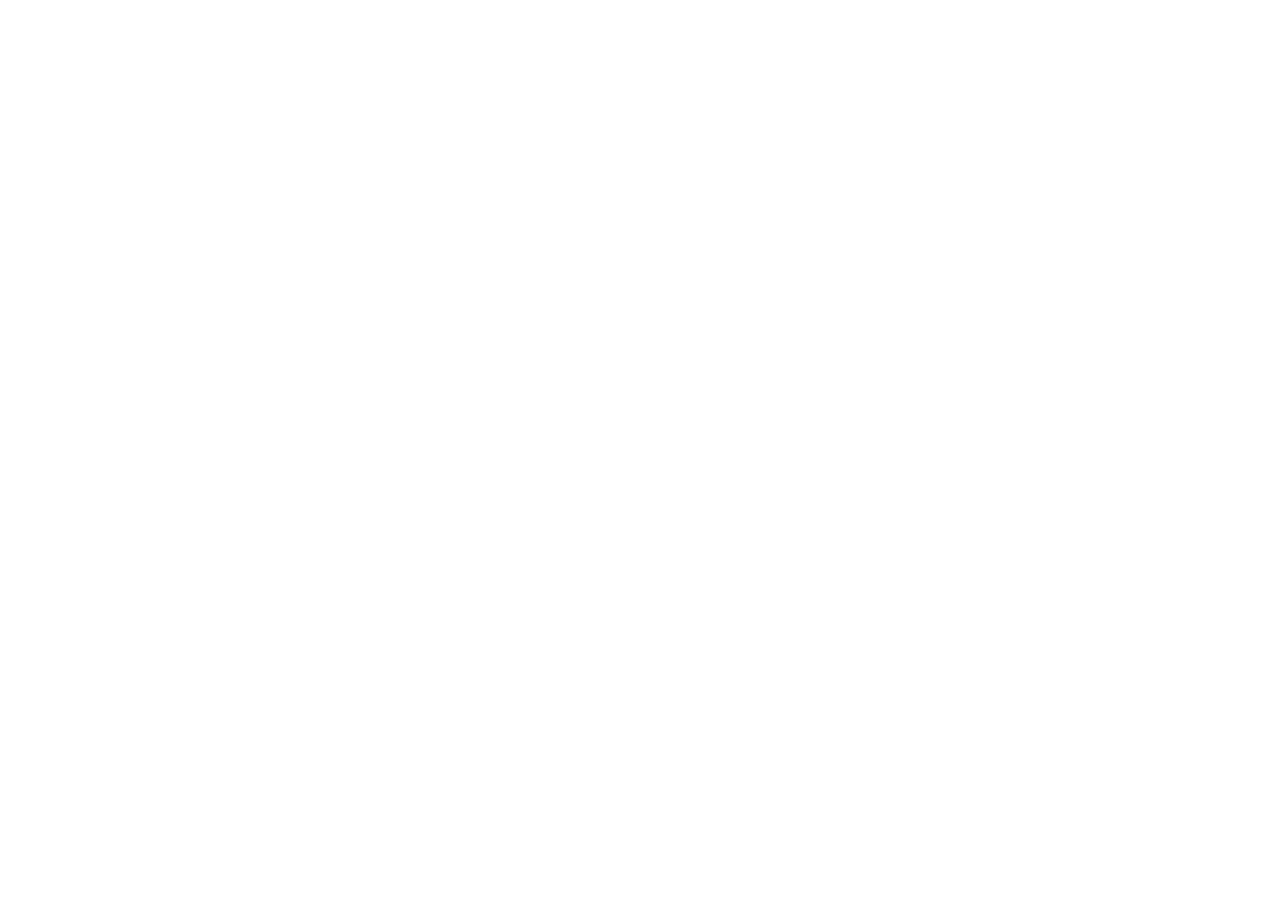
==== commit 8b40d76e: "Add files via upload Added: - Readme - Sign-up Page  Changes: - Separated the CSS and JS codes " ====
--- a/index.html
+++ b/index.html
@@ -1,241 +1,20 @@
 <!DOCTYPE html>
 <html lang="en">
 <head>
-    <meta charset="utf-8">
-    <meta name="viewport" content="width=device-width, initial-scale=1, viewport-fit=cover">
-    <title>₱resyo Check</title>
-    <link rel="stylesheet" href="https://fonts.googleapis.com/css2?family=Bricolage+Grotesque:wght@400;600;800&display=swap">
-    <link rel="stylesheet" href="app.css">
+  <meta charset="utf-8">
+  <meta name="viewport" content="width=device-width, initial-scale=1, viewport-fit=cover">
+  <title>₱resyo Check</title>
+  <link rel="stylesheet" href="https://fonts.googleapis.com/css2?family=Bricolage+Grotesque:wght@400;600;800&display=swap">
+  <link rel="stylesheet" href="css/app.css">
 </head>
 <body>
-    <div class="wrap" id="app"></div>
-    <script src="shared.js"></script>
-    <script>
-        var app = document.getElementById("app"), view = getUser() ? "home" : "login", msg = "", stream = null, timer = null;
-        if (location.hash === "#signin") view = "signin";
-        if (location.hash === "#signup") view = "signup";
-        var promoFilter = getPromoFilter();
-        function stopScan() { if (timer) { clearInterval(timer); timer = null } if (stream) { stream.getTracks().forEach(function (t) { t.stop() }); stream = null } }
-        function go(v) { stopScan(); view = v; render(); window.scrollTo(0, 0) }
-        function find(code) { code = code.trim(); var p = findP(code); if (p) { location.href = urlCompare(p[0]) } else { msg = "No product with barcode " + esc(code) + " yet. Check the digits or try a name search."; go("home") } }
-        function render() {
-            var h = "";
-            if (view === "login") {
-                h = '<h1><span class="pg">₱</span>resyo Check</h1><p class="mute">Scan a product to see its price at every store near you.</p>' +
-                    '<button class="btn main" data-a="guest">Continue as guest<small>Browse prices without an account</small></button>' +
-                    '<button class="btn" data-a="login">Log in<small>Existing user account</small></button>' +
-                    '<button class="btn" data-a="go-signup">Sign up<small>Create a new account</small></button>';
-            }
-            if (view === "home") {
-                h = '<div class="cols"><div class="side"><section class="panel">' +
-                    '<h2>Find a product</h2><p class="mute">Point your camera or upload a barcode image.</p>' +
-                    '<div id="scanbox"></div><button class="btn main" data-a="scan">Scan barcode</button>' +
-                    '<input type="file" id="barcodeUpload" accept="image/*" style="display:none"><button class="btn" data-a="upload-trigger">Upload barcode image</button>' +
-                    (msg ? '<p class="msg" role="status">' + msg + '</p>' : '') +
-                    '<form class="pair" data-a="code"><input class="in" id="code" inputmode="numeric" placeholder="Or type the barcode number" aria-label="Barcode number"><button class="btn" type="submit">Find</button></form>' +
-                    '<button class="btn' + (promoFilter ? ' main' : '') + '" data-a="toggle-promo">🔥 On Promo' + (promoFilter ? ' (Active)' : '') + '</button>' +
-                    '<button class="btn" ' + (user.guest ? 'disabled' : 'data-a="add"') + '>Add a product' + (user.guest ? '<small>Log in to add products</small>' : '') + '</button></section><section class="panel bp"><h3>Browse products</h3><input class="in" id="name" type="search" placeholder="Search by product name" aria-label="Search by name" value="' + esc(Q) + '">' + filters() + '</section></div><div class="main"><div id="hits">' + hits() + '</div></div></div>';
-            }
-            if (view === "signin") h = '<button class="link" data-a="back">‹ Back</button><h2>Log in</h2><p class="mute">Log in to your account.</p><form data-a="signin"><input class="in" id="uname" maxlength="24" placeholder="Your username" aria-label="Your username" required><button class="btn main" type="submit">Log in</button></form>';
-            if (view === "signup") h = '<button class="link" data-a="back">‹ Back</button><h2>Create an Account</h2><p class="mute">Sign up to add products, tag promos, and write reviews.</p><form class="frm" data-a="do-signup"><label>First name<input class="in" id="reg-fname" required></label><label>Middle name (optional)<input class="in" id="reg-mname"></label><label>Last name<input class="in" id="reg-lname" required></label><label>Email address<input class="in" id="reg-email" type="email" required></label><label>Username<input class="in" id="reg-uname" maxlength="24" required></label><label>Password<input class="in" id="reg-pword" type="password" required></label><p class="msg" id="suerr" role="alert"></p><button class="btn main" type="submit">Sign up & Log in</button></form>';
-            if (view === "add") h = '<button class="link" data-a="home">‹ Back</button><h2>Add a product</h2><p class="mute">Fill in what is on the shelf tag and the package.</p><form class="frm" data-a="add">' + bcbox() + fld("pn", "Product name (include the variant)") + fld("pb", "Brand name", "", "dl-b") + fld("pm", "Parent company / manufacturer", "", "dl-m") + fld("pc", "Product category (separate with commas)", "", "dl-c") + fld("po", "Country of origin", "", "dl-o", "Philippines") + fld("ps", "Size / weight (for example 155 g)") + fld("st", "Store name", "", "dl-s") + fld("sl", "City / area (for example, Makati)") + fld("sb", "Branch, landmark or street (for example, Inside Ayala Malls Circuit, or Pablo Ocampo St.)") + fld("pp", "Current price (₱)", "number") +
-                '<label style="display:flex;align-items:center;gap:8px;margin:12px 0;cursor:pointer"><input type="checkbox" id="hasPromo" style="width:20px;height:20px"><b>Is this item on promo?</b></label>' +
-                '<div id="promoFields" style="display:none;border:1px solid var(--line);padding:12px;border-radius:8px;margin-bottom:12px">' +
-                promoFields() +
-                '</div>' +
-                '<label>Your rating<select class="in" id="rt"><option value="">No review yet</option><option value="5">5 stars</option><option value="4">4 stars</option><option value="3">3 stars</option><option value="2">2 stars</option><option value="1">1 star</option></select></label><label>Your review (optional)<textarea class="in" id="rv" rows="3"></textarea></label><p class="msg" id="aerr" role="alert"></p><button class="btn main" type="submit">Check and add product</button></form>' + dls();
-            app.className = "wrap v-" + view; app.innerHTML = ((view === "home" || view === "add") ? navbar("home") : "") + h;
-        }
-        var F = { b: "", m: "", c: "", o: "" }, Q = "";
-        function bcbox() { return '<div id="scanbox"></div><label>Barcode (optional)<input class="in" id="bc" inputmode="numeric" placeholder="Scan, upload, or type the barcode"></label><div class="btns2"><button class="btn" type="button" data-a="fscan">Scan barcode</button><button class="btn" type="button" data-a="fupl">Upload image</button><button class="btn" type="button" data-a="ffill">Fill in details</button></div><input type="file" id="barcodeUploadModal" accept="image/*" style="display:none"><p class="msg" id="bcmsg" role="status"></p>' }
-        function fill(c) {
-            c = c.trim(); var j = P.map(function (p) { return p[0] }).indexOf(c), n = document.getElementById("bcmsg");
-            if (j < 0) { n.textContent = c ? "No details found for this barcode yet. Fill in the form by hand and the barcode will be saved with the product." : "Type or scan a barcode first."; return }
-            var m = M[j], v = { pn: m.n, pb: m.b, pm: m.m, pc: m.c, po: m.o, ps: P[j][2] }; for (var k in v) document.getElementById(k).value = v[k];
-            n.textContent = "Details filled in for “" + m.n + "”. Add the store, location and price you saw."
-        }
-        function onCode(c) { if (view === "add") { stopScan(); document.getElementById("scanbox").innerHTML = ""; document.getElementById("bc").value = c; fill(c) } else find(c) }
-        function fail(t) { if (view === "add") { document.getElementById("scanbox").innerHTML = '<p class="msg">' + t + '</p>' } else { msg = t; render() } }
-        var FN = { b: ["All brands", "Brand name"], m: ["All manufacturers", "Parent company / manufacturer"], c: ["All categories", "Product category"], o: ["All countries", "Country of origin"] };
-        function vals(k) { var s = []; M.forEach(function (m) { if (!ok(m, k)) return; (k === "c" ? m.c.split(", ") : [m[k]]).forEach(function (v) { if (s.indexOf(v) < 0) s.push(v) }) }); return s.sort() }
-        function fopen(k) {
-            var h = '<div class="modal sheet" role="dialog" aria-modal="true" aria-label="' + FN[k][1] + '"><div class="dlg"><h2>' + FN[k][1] + '</h2><input class="in" id="fs" type="search" autocomplete="off" placeholder="Search ' + FN[k][1].toLowerCase() + '" aria-label="Search ' + FN[k][1] + '"><div class="list"><p class="mute" id="fnone" hidden>No match. Try a shorter word.</p><button class="item' + (F[k] ? '' : ' sel') + '" data-a="fpick" data-k="' + k + '" data-v="">' + FN[k][0] + (F[k] ? '' : ' ✓') + '</button>';
-            vals(k).forEach(function (v) { h += '<button class="item' + (F[k] === v ? ' sel' : '') + '" data-a="fpick" data-k="' + k + '" data-v="' + esc(v) + '">' + esc(v) + (F[k] === v ? ' ✓' : '') + '</button>' });
-            app.insertAdjacentHTML("beforeend", h + '</div><button class="btn" data-a="dclose">Close</button></div></div>'); var f1 = app.querySelector(".modal .item"); if (f1) f1.focus()
-        }
-        document.addEventListener("keydown", function (e) { if (e.key === "Escape") { var m = app.querySelector(".modal"); if (m) m.remove() } });
-        var COLS = ["#2f6fb0", "#c0392b", "#2a8f5b", "#7a4b2a", "#8e44ad", "#d35400"], pend = null;
-        function V(id) { var el = document.getElementById(id); return el ? el.value.trim().replace(/[<>"]/g, "") : "" }
-        function fld(id, l, t, dl, v) { return '<label>' + l + '<input class="in" id="' + id + '" type="' + (t || "text") + '"' + (t === "number" ? ' step="0.01" min="0.01"' : '') + (dl ? ' list="' + dl + '"' : '') + ' value="' + (v || '') + '"></label>' }
-        function dls() {
-            function u(f) { var s = []; M.forEach(function (m) { f(m).forEach(function (v) { if (s.indexOf(v) < 0) s.push(v) }) }); return s }
-            function dl(id, a) { return '<datalist id="' + id + '">' + a.sort().map(function (v) { return '<option value="' + v + '">' }).join('') + '</datalist>' }
-            return dl("dl-b", u(function (m) { return [m.b] })) + dl("dl-m", u(function (m) { return [m.m] })) + dl("dl-c", u(function (m) { return m.c.split(", ") })) + dl("dl-o", u(function (m) { return [m.o] })) + dl("dl-s", STORES.map(function (s) { return s.n }).filter(function (v, i, a) { return a.indexOf(v) === i }))
-        }
-        function norm(s) { return s.toLowerCase().replace(/[^a-z0-9 ]/g, " ").split(/\s+/).filter(function (w, i, a) { return w && a.indexOf(w) === i }) }
-        function sim(a, b) { var x = norm(a), y = norm(b), n = x.filter(function (w) { return y.indexOf(w) >= 0 }).length, u = x.length + y.length - n; return u ? n / u : 0 }
-        function sidx(n, l, b) { b = (b || "").toLowerCase(); for (var i = 0; i < STORES.length; i++)if (STORES[i].n.toLowerCase() === n.toLowerCase() && STORES[i].l.toLowerCase() === l.toLowerCase() && (STORES[i].b || "").toLowerCase() === b) return i; return -1 }
-        function where(i) { return STORES.map(function (s, k) { return P[i][3][k] != null ? s.n + " (" + locName(k) + ")" : null }).filter(Boolean).join("; ") }
-        function tryAdd() {
-            var d = { code: V("bc"), n: V("pn"), b: V("pb"), m: V("pm"), c: V("pc").split(",").map(function (s) { return s.trim() }).filter(Boolean).join(", "), o: V("po"), z: V("ps"), s: V("st"), l: V("sl"), br: V("sb"), p: parseFloat(V("pp")), r: +V("rt"), t: V("rv") };
-            d.promo = null;
-            if (document.getElementById("hasPromo").checked) {
-                var rp = readPromo(d.p, user.name), er = document.getElementById("perr");
-                if (rp.e) { er.textContent = rp.e; return }
-                er.textContent = ""; d.promo = rp.p
-            }
+  <!-- Every page draws itself into this one container. -->
+  <div class="wrap" id="app"></div>
 
-
-            var miss = []; if (!d.n) miss.push("product name"); if (!d.b) miss.push("brand"); if (!d.c) miss.push("category"); if (!d.s) miss.push("store name"); if (!d.l) miss.push("city / area"); if (!d.br) miss.push("branch or street"); if (!(d.p > 0)) miss.push("price");
-            var ae = document.getElementById("aerr"); if (miss.length) { ae.textContent = "Please fill in: " + miss.join(", ") + "."; return } ae.textContent = ""; pend = d;
-            d.j = d.code ? P.map(function (p) { return p[0] }).indexOf(d.code) : -1; if (d.j >= 0) return doAdd();
-            var si = sidx(d.s, d.l, d.br), out = [];
-            P.forEach(function (p, i) { var sc = sim(d.b + " " + d.n, M[i].b + " " + M[i].n); if (sc >= 0.45) { var at = si >= 0 && p[3][si] != null; out.push({ i: i, at: at, sc: sc + (at ? 1 : 0) }) } });
-            out.sort(function (a, b) { return b.sc - a.sc });
-            if (!out.length) return doAdd();
-            var h = '<div class="modal" role="dialog" aria-modal="true" aria-label="Possible duplicate"><div class="dlg"><h2>This may already exist</h2><p class="mute">Scroll through these similar products before adding “' + d.n + '” at ' + d.s + ' (' + d.br + ', ' + d.l + '). Tap one to view it.</p><div class="list">';
-            out.forEach(function (o) { var m = M[o.i]; h += '<button class="item" data-c="' + P[o.i][0] + '"><b>' + m.n + '</b><small>' + P[o.i][2] + ' · ' + m.b + '</small><br>' + (o.at ? '<span class="badge">Already listed at this store</span>' : '<small>Sold at: ' + where(o.i) + '</small>') + '</button>' });
-            app.insertAdjacentHTML("beforeend", h + '</div><div class="btns"><button class="btn" data-a="dclose">Go back</button><button class="btn main" data-a="dadd">It’s different, add it</button></div></div></div>')
-        }
-        function doAdd() {
-            var d = pend; if (!d) return;
-            var si = sidx(d.s, d.l, d.br); if (si < 0) { STORES.push({ n: d.s, l: d.l, b: d.br }); si = STORES.length - 1; P.forEach(function (p) { p[3].push(null); p[4].push(0); p[5].push(null) }) }
-            if (d.j >= 0) { var q = P[d.j], mm = M[d.j]; q[3][si] = d.p; if (d.promo) q[5][si] = d.promo; if (d.r) { q[4][si] = d.r; mm.rv = (mm.rv || RV).slice(); mm.rv.unshift([user.name, d.r, d.t || "(no comment)"]) } pend = null; saveDB(); location.href = urlCompare(q[0]); return }
-            var pr = STORES.map(function () { return null }), rt = STORES.map(function () { return 0 }), proms = STORES.map(function () { return null }); pr[si] = d.p; rt[si] = d.r; proms[si] = d.promo;
-            P.push([d.code || "user-" + (P.length + 1), d.n, d.z, pr, rt, proms]);
-            M.push({ n: d.n, b: d.b, m: d.m, c: d.c, o: d.o, t: [d.b, d.m].concat(d.c.split(", "), [d.o]), col: COLS[P.length % COLS.length], rv: d.r ? [[user.name, d.r, d.t || "(no comment)"]] : [] });
-            pend = null; saveDB(); location.href = urlCompare(P[P.length - 1][0])
-        }
-        function hits() {
-            var t = Q.toLowerCase(), o = "";
-            P.forEach(function (p, i) {
-                var m = M[i];
-                if (!ok(m, "")) return;
-                if (t && (m.n + ' ' + m.t.join(' ')).toLowerCase().indexOf(t) < 0) return;
-
-                var hasActivePromo = false;
-                p[5].forEach(function (pr) { if (isPromoActive(pr)) hasActivePromo = true; });
-                if (promoFilter && !hasActivePromo) return;
-
-
-                o += '<button class="item" data-c="' + p[0] + '"><b>' + m.n + ' ' + (hasActivePromo ? '<span class="badge" style="background:#EF4444;color:#fff">PROMO</span>' : '') + '</b><small>Tags: ' + m.t.join(', ') + '</small></button>';
-            });
-            return o || '<p class="mute">No product matches. Try fewer filters or a shorter word.</p>';
-        }
-        function ok(m, x) { return (x === "b" || !F.b || m.b === F.b) && (x === "m" || !F.m || m.m === F.m) && (x === "o" || !F.o || m.o === F.o) && (x === "c" || !F.c || m.c.split(", ").indexOf(F.c) >= 0) }
-        function opts(k) { var s = []; M.forEach(function (m) { if (!ok(m, k)) return; (k === "c" ? m.c.split(", ") : [m[k]]).forEach(function (v) { if (s.indexOf(v) < 0) s.push(v) }) }); s.sort(); return s.map(function (v) { return '<option' + (F[k] === v ? ' selected' : '') + '>' + esc(v) + '</option>' }).join('') }
-        function filters() { return '<div id="fl">' + fl() + '</div>' }
-        function fl() { return '<div class="flt">' + [["b", "All brands", "Brand name"], ["m", "All manufacturers", "Parent company / manufacturer"], ["c", "All categories", "Product category"], ["o", "All countries", "Country of origin"]].map(function (f) { return '<div class="fw"><span class="fl-l">' + f[2] + '</span><button type="button" class="in fbtn" data-a="fopen" data-k="' + f[0] + '"><span class="ft">' + esc(F[f[0]] || f[1]) + '</span><span aria-hidden="true">▾</span></button></div>' }).join('') + '</div><button class="link" data-a="clear">Clear filters</button>' }
-        async function scan() {
-            var box = document.getElementById("scanbox");
-            if (!("BarcodeDetector" in window) || !navigator.mediaDevices) { fail("Camera scanning isn’t available in this browser. Type the barcode instead."); return }
-            try {
-                var det = new BarcodeDetector({ formats: ["ean_13", "ean_8", "upc_a", "upc_e"] });
-                stream = await navigator.mediaDevices.getUserMedia({ video: { facingMode: "environment" } });
-                box.innerHTML = '<div class="scan"><video id="vid" playsinline muted></video></div><p class="msg">Hold the barcode inside the frame.</p>';
-                var v = document.getElementById("vid"); v.srcObject = stream; await v.play();
-                timer = setInterval(async function () { try { var r = await det.detect(v); if (r.length) onCode(r[0].rawValue) } catch (e) { } }, 400);
-            } catch (e) { stopScan(); fail("Couldn’t open the camera. Allow camera access, or type the barcode instead.") }
-        }
-        async function handleBarcodeImage(file) {
-            if (!("BarcodeDetector" in window)) {
-                if (view === "add") document.getElementById("bcmsg").textContent = "BarcodeDetector API is not supported in this browser.";
-                else { msg = "BarcodeDetector API is not supported in this browser."; render(); }
-                return;
-            }
-            try {
-                var det = new BarcodeDetector({ formats: ["ean_13", "ean_8", "upc_a", "upc_e"] });
-                var imgEl = document.createElement("img");
-                var url = URL.createObjectURL(file);
-                imgEl.src = url;
-                await new Promise((resolve, reject) => { imgEl.onload = resolve; imgEl.onerror = reject; });
-                var codes = await det.detect(imgEl);
-                URL.revokeObjectURL(url);
-                if (codes.length > 0) {
-                    onCode(codes[0].rawValue);
-                } else {
-                    if (view === "add") document.getElementById("bcmsg").textContent = "No barcode detected in the uploaded image.";
-                    else { msg = "No barcode detected in the uploaded image. Try another photo."; render(); }
-                }
-            } catch (err) {
-                if (view === "add") document.getElementById("bcmsg").textContent = "Failed to process the uploaded image.";
-                else { msg = "Failed to process the uploaded image."; render(); }
-            }
-        }
-        app.addEventListener("click", function (e) {
-            var b = e.target.closest("button"); if (e.target.classList.contains("modal")) { e.target.remove(); return } if (!b || b.disabled) return;
-            var a = b.dataset.a;
-            if (a === "guest") { user = { guest: true }; setUser(user); go("home") }
-            if (a === "logout") { user = { guest: true }; setUser(null); msg = ""; go("login") }
-            if (a === "home") { msg = ""; go("home") }
-            if (a === "clear") { F = { b: "", m: "", c: "", o: "" }; render() }
-            if (a === "login") go("signin");
-            if (a === "go-signup") go("signup");
-            if (a === "back") go("login");
-            if (a === "add") go("add");
-            if (a === "dadd") doAdd();
-            if (a === "fopen") fopen(b.dataset.k);
-            if (a === "fpick") { var k = b.dataset.k; F[k] = b.dataset.v; var md2 = app.querySelector(".modal"); if (md2) md2.remove(); document.getElementById("fl").innerHTML = fl(); document.getElementById("hits").innerHTML = hits(); var fb = document.querySelector('.fbtn[data-k="' + k + '"]'); if (fb) fb.focus() }
-            if (a === "fscan") scan();
-            if (a === "upload-trigger") document.getElementById("barcodeUpload").click();
-            if (a === "fupl") document.getElementById("barcodeUploadModal").click();
-            if (a === "ffill") fill(V("bc"));
-            if (a === "dclose") { var md = app.querySelector(".modal"); if (md) md.remove() }
-            if (a === "scan") scan();
-            if (a === "toggle-promo") { promoFilter = !promoFilter; setPromoFilter(promoFilter); render() }
-            if (b.dataset.c) find(b.dataset.c);
-        });
-        document.addEventListener("change", function (e) {
-            if (e.target.id === "barcodeUpload" && e.target.files.length) {
-                handleBarcodeImage(e.target.files[0]);
-                e.target.value = "";
-            }
-            if (e.target.id === "barcodeUploadModal" && e.target.files.length) {
-                handleBarcodeImage(e.target.files[0]);
-                e.target.value = "";
-            }
-            if (e.target.id === "hasPromo") {
-                var pf = document.getElementById("promoFields");
-                if (pf) pf.style.display = e.target.checked ? "block" : "none";
-            }
-        });
-        app.addEventListener("submit", function (e) {
-            e.preventDefault(); var a = e.target.dataset.a;
-            if (a === "code") { var c = document.getElementById("code").value; if (c.trim()) find(c) }
-            if (a === "signin") { var n = V("uname"); if (n) { user = { guest: false, name: n }; setUser(user); go("home") } }
-            if (a === "do-signup") {
-                var fname = V("reg-fname"), mname = V("reg-mname"), lname = V("reg-lname");
-                var email = V("reg-email"), uname = V("reg-uname"), pword = V("reg-pword");
-                if (!fname || !lname || !email || !uname || !pword) {
-                    document.getElementById("suerr").textContent = "Please fill in all required fields.";
-                    return;
-                }
-                user = {
-                    guest: false,
-                    firstName: fname,
-                    middleName: mname,
-                    lastName: lname,
-                    name: fname + (mname ? " " + mname : "") + " " + lname,
-                    username: uname,
-                    email: email
-                };
-                setUser(user);
-                go("home");
-            }
-            if (a === "add") tryAdd()
-        });
-        app.addEventListener("input", function (e) {
-            if (e.target.id === "name") { Q = e.target.value; document.getElementById("hits").innerHTML = hits() }
-            if (e.target.id === "fs") { var t = e.target.value.trim().toLowerCase(), n = 0; app.querySelectorAll(".modal .list .item").forEach(function (b, i) { var show = t ? (i > 0 && b.textContent.toLowerCase().indexOf(t) >= 0) : true; b.hidden = !show; if (show && i > 0) n++ }); document.getElementById("fnone").hidden = !t || n > 0 }
-        });
-        app.addEventListener("change", function (e) { var k = e.target.dataset.f; if (k) { F[k] = e.target.value; document.getElementById("fl").innerHTML = fl(); var s = document.querySelector('[data-f="' + k + '"]'); if (s) s.focus(); document.getElementById("hits").innerHTML = hits() } });
-
-
-        window.addEventListener("hashchange", function () { 
-            if (location.hash === "#signin") go("signin");
-            if (location.hash === "#signup") go("signup");
-        });
-        render();</script>
-    <script src="theme.js"></script>
+  <!-- Order matters: data -> shared helpers -> this page -> theme buttons. -->
+  <script src="js/data.js"></script>
+  <script src="js/shared.js"></script>
+  <script src="js/home.js"></script>
+  <script src="js/theme.js"></script>
 </body>
 </html>
